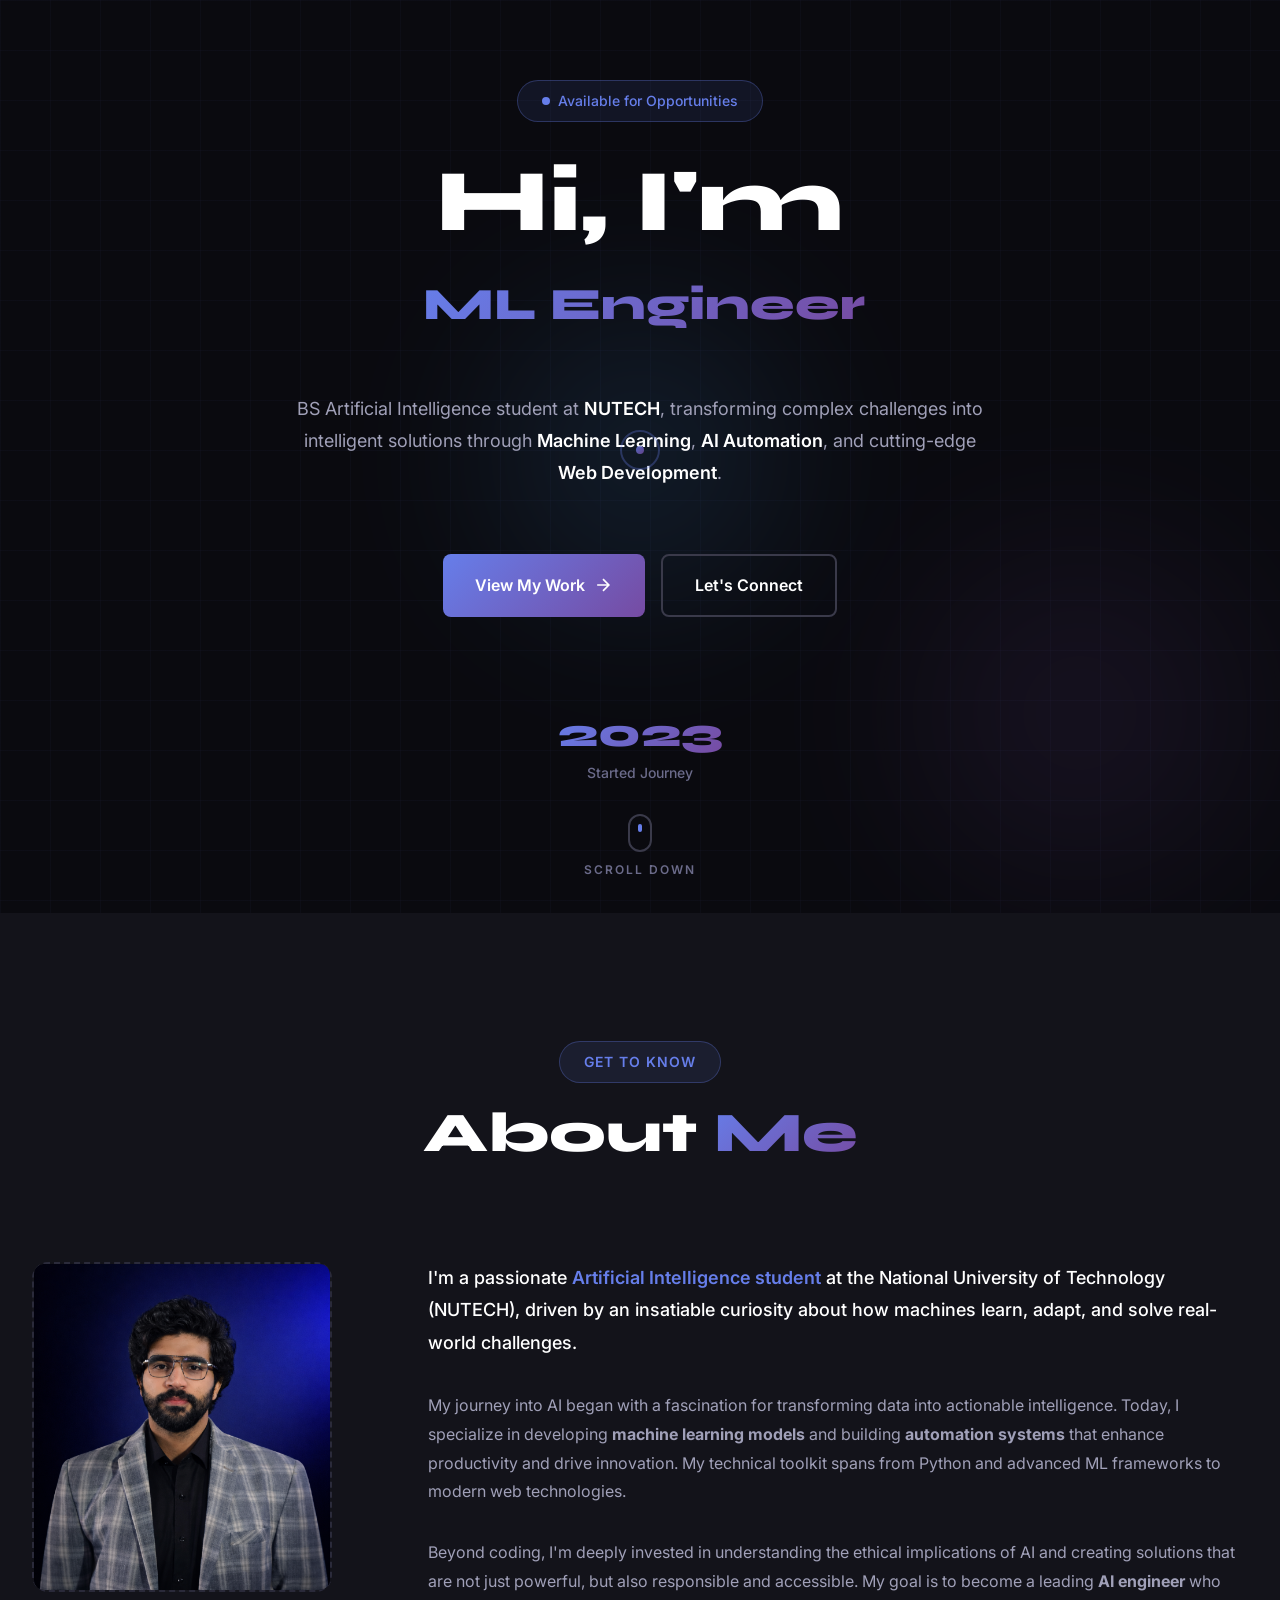
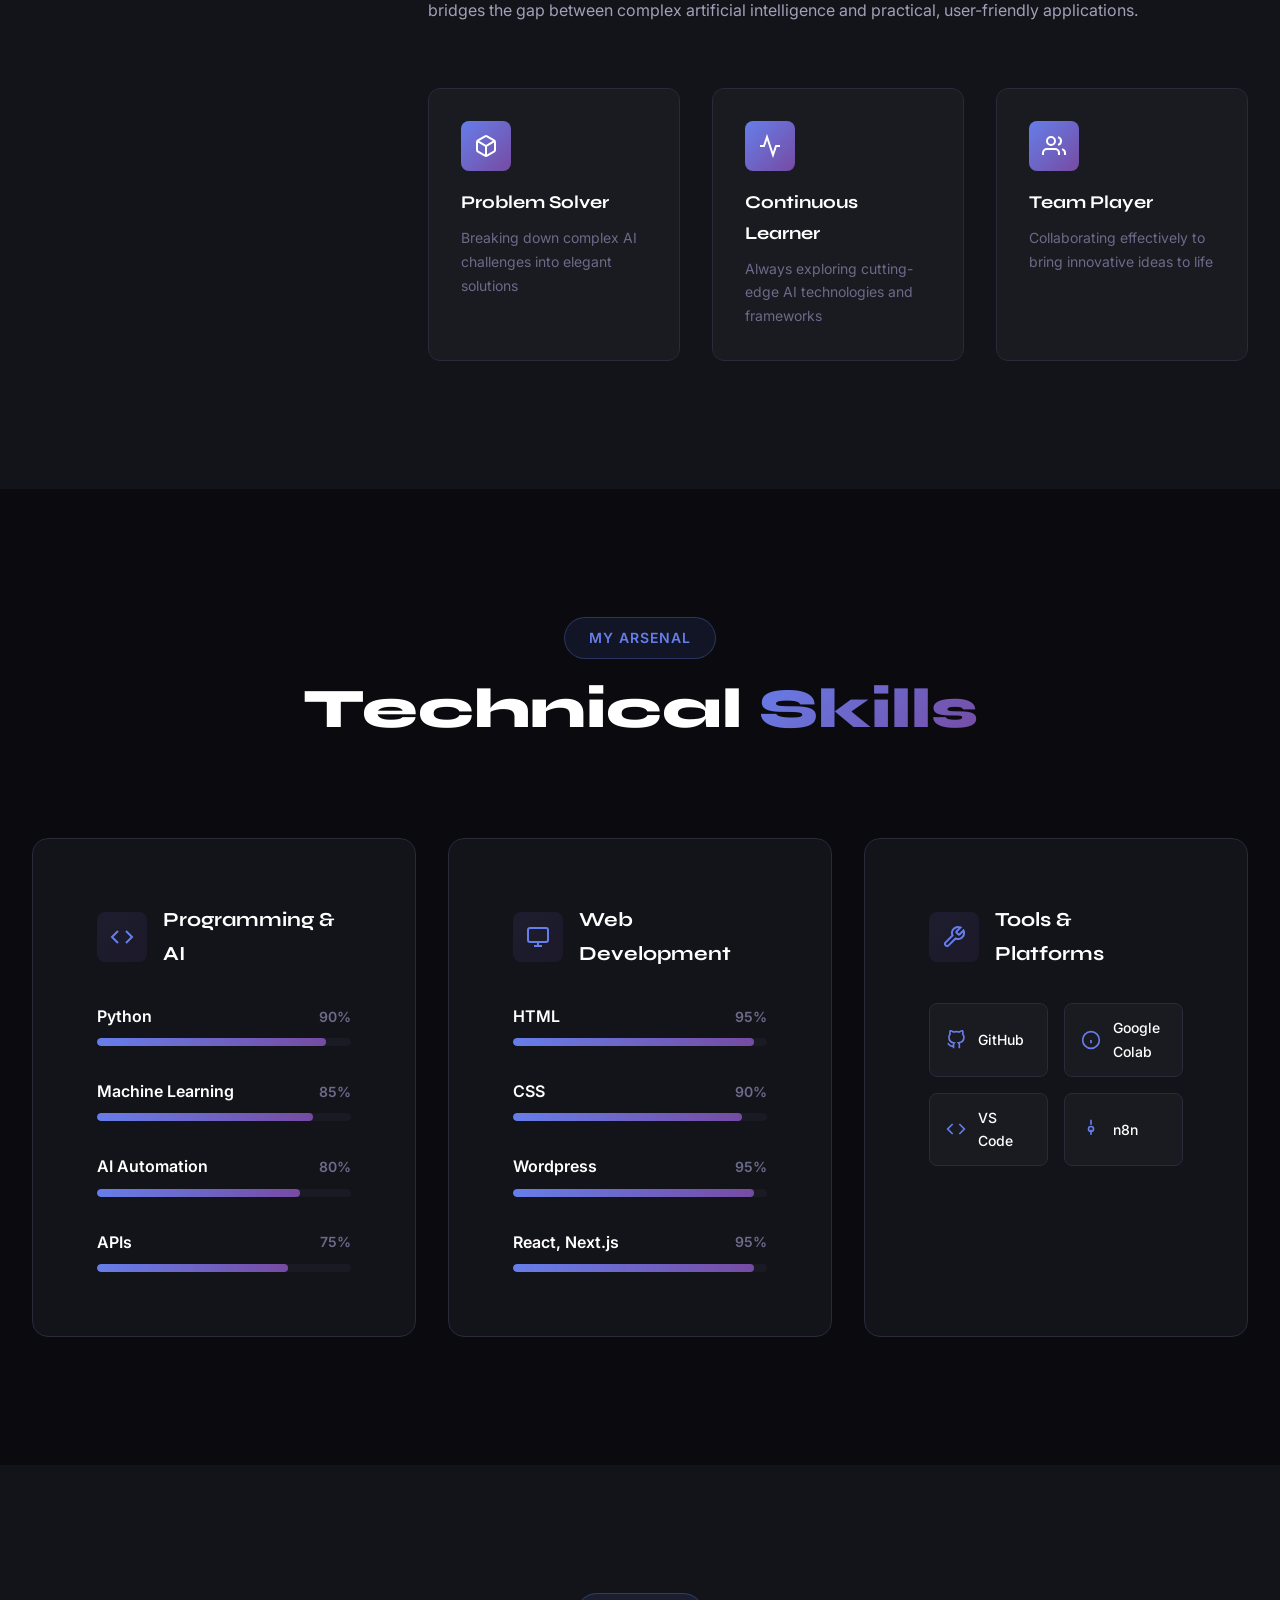
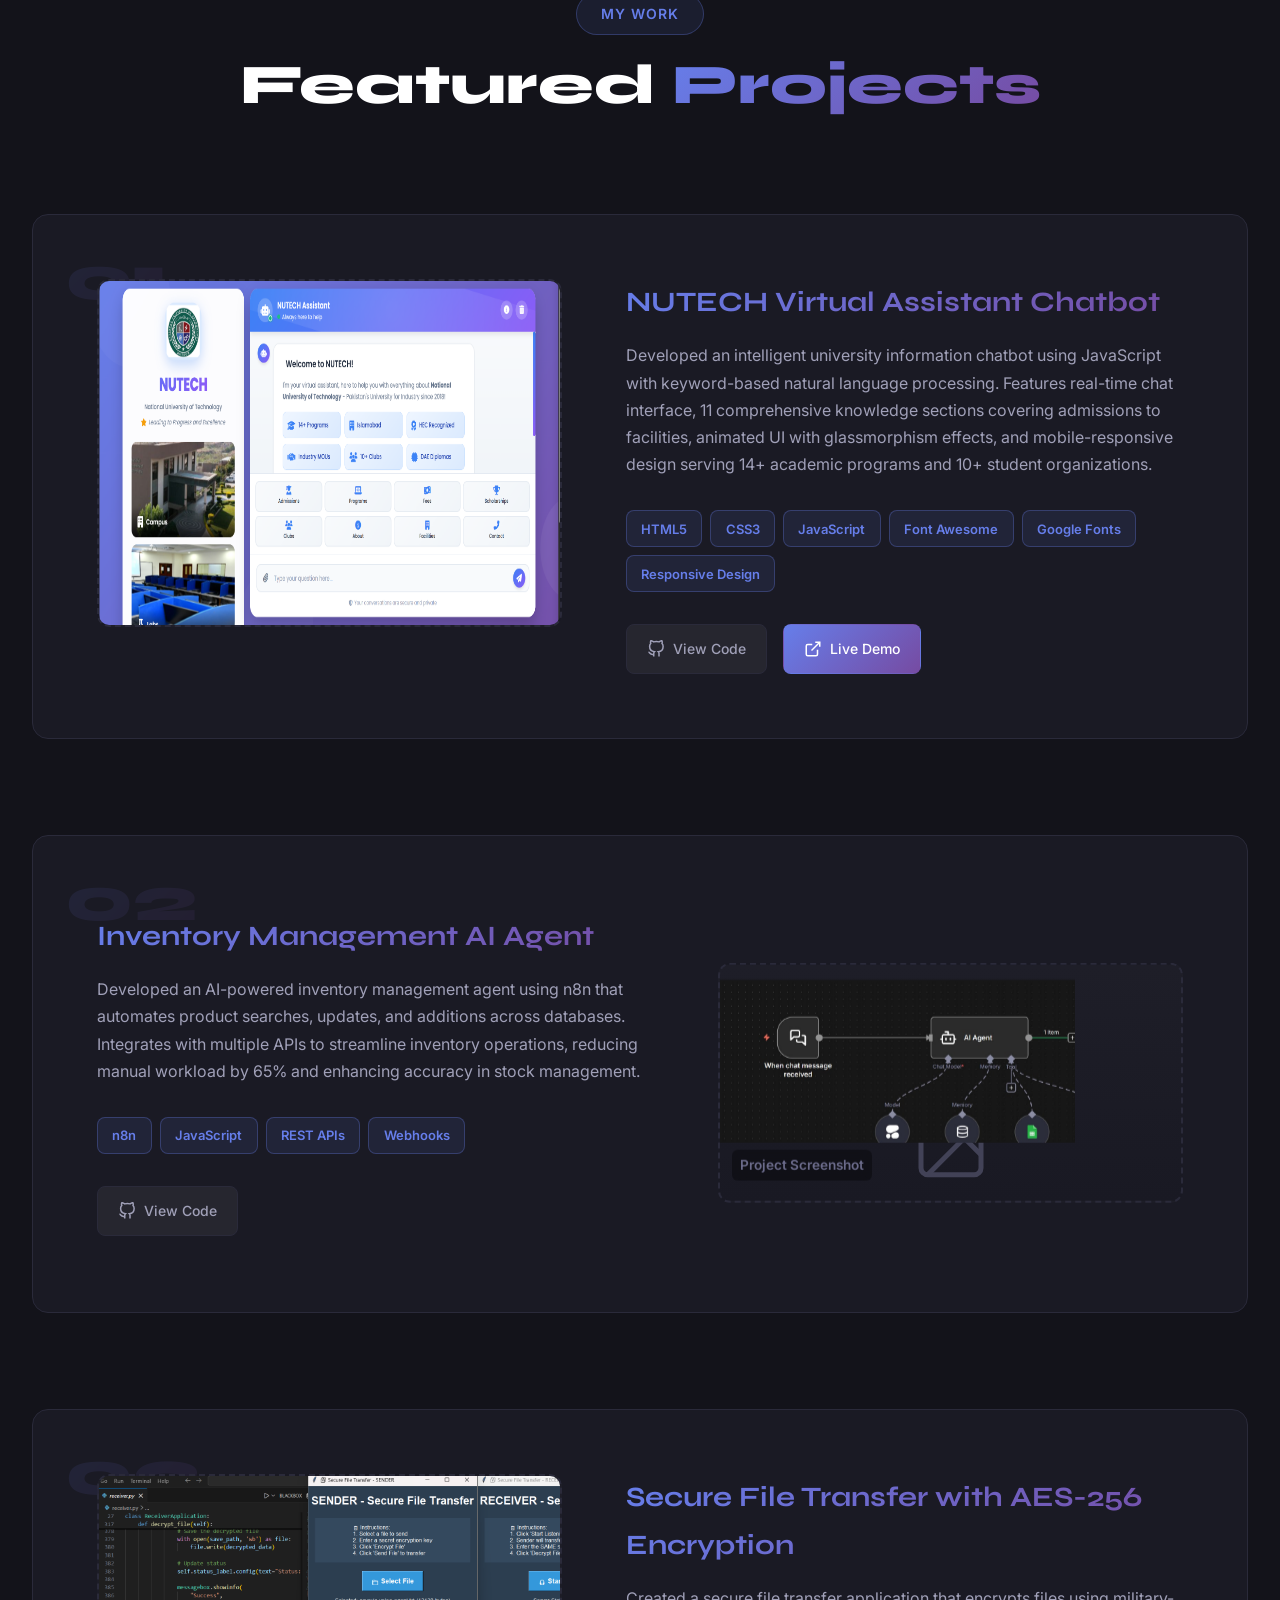
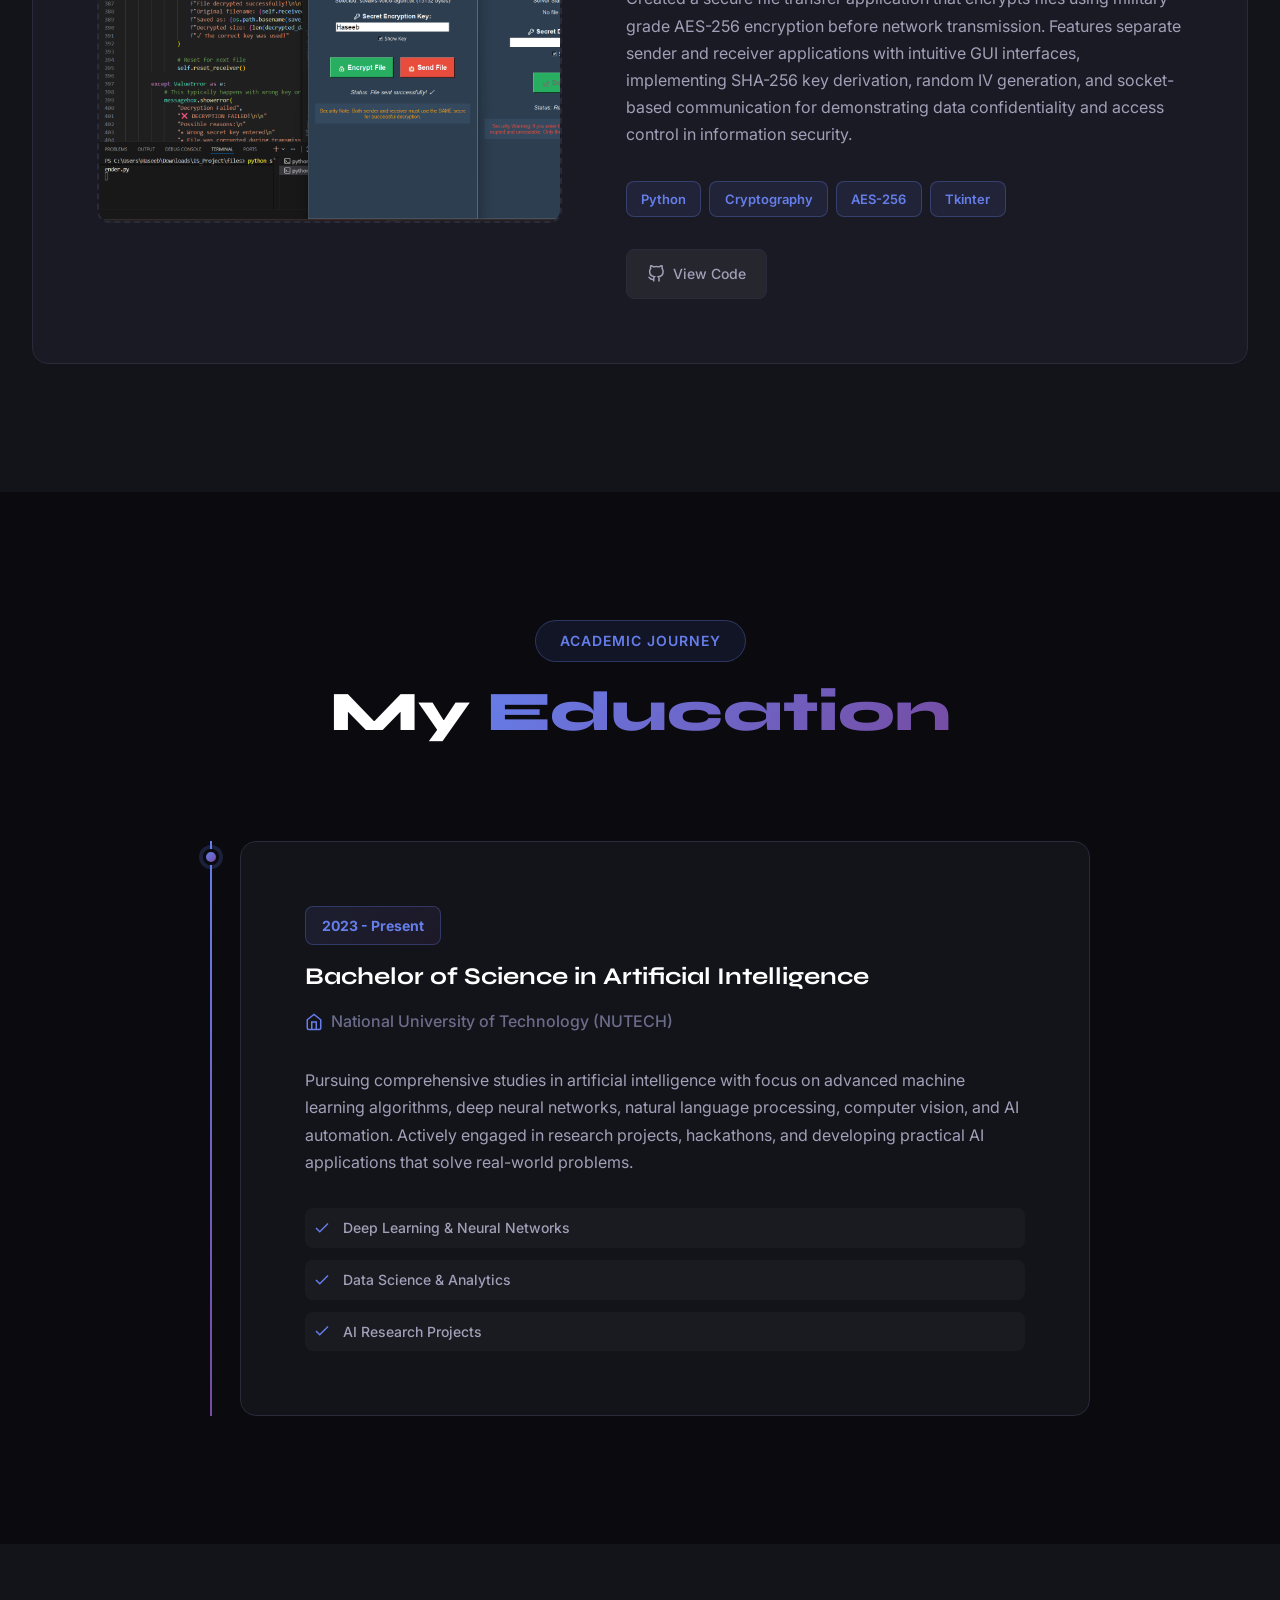
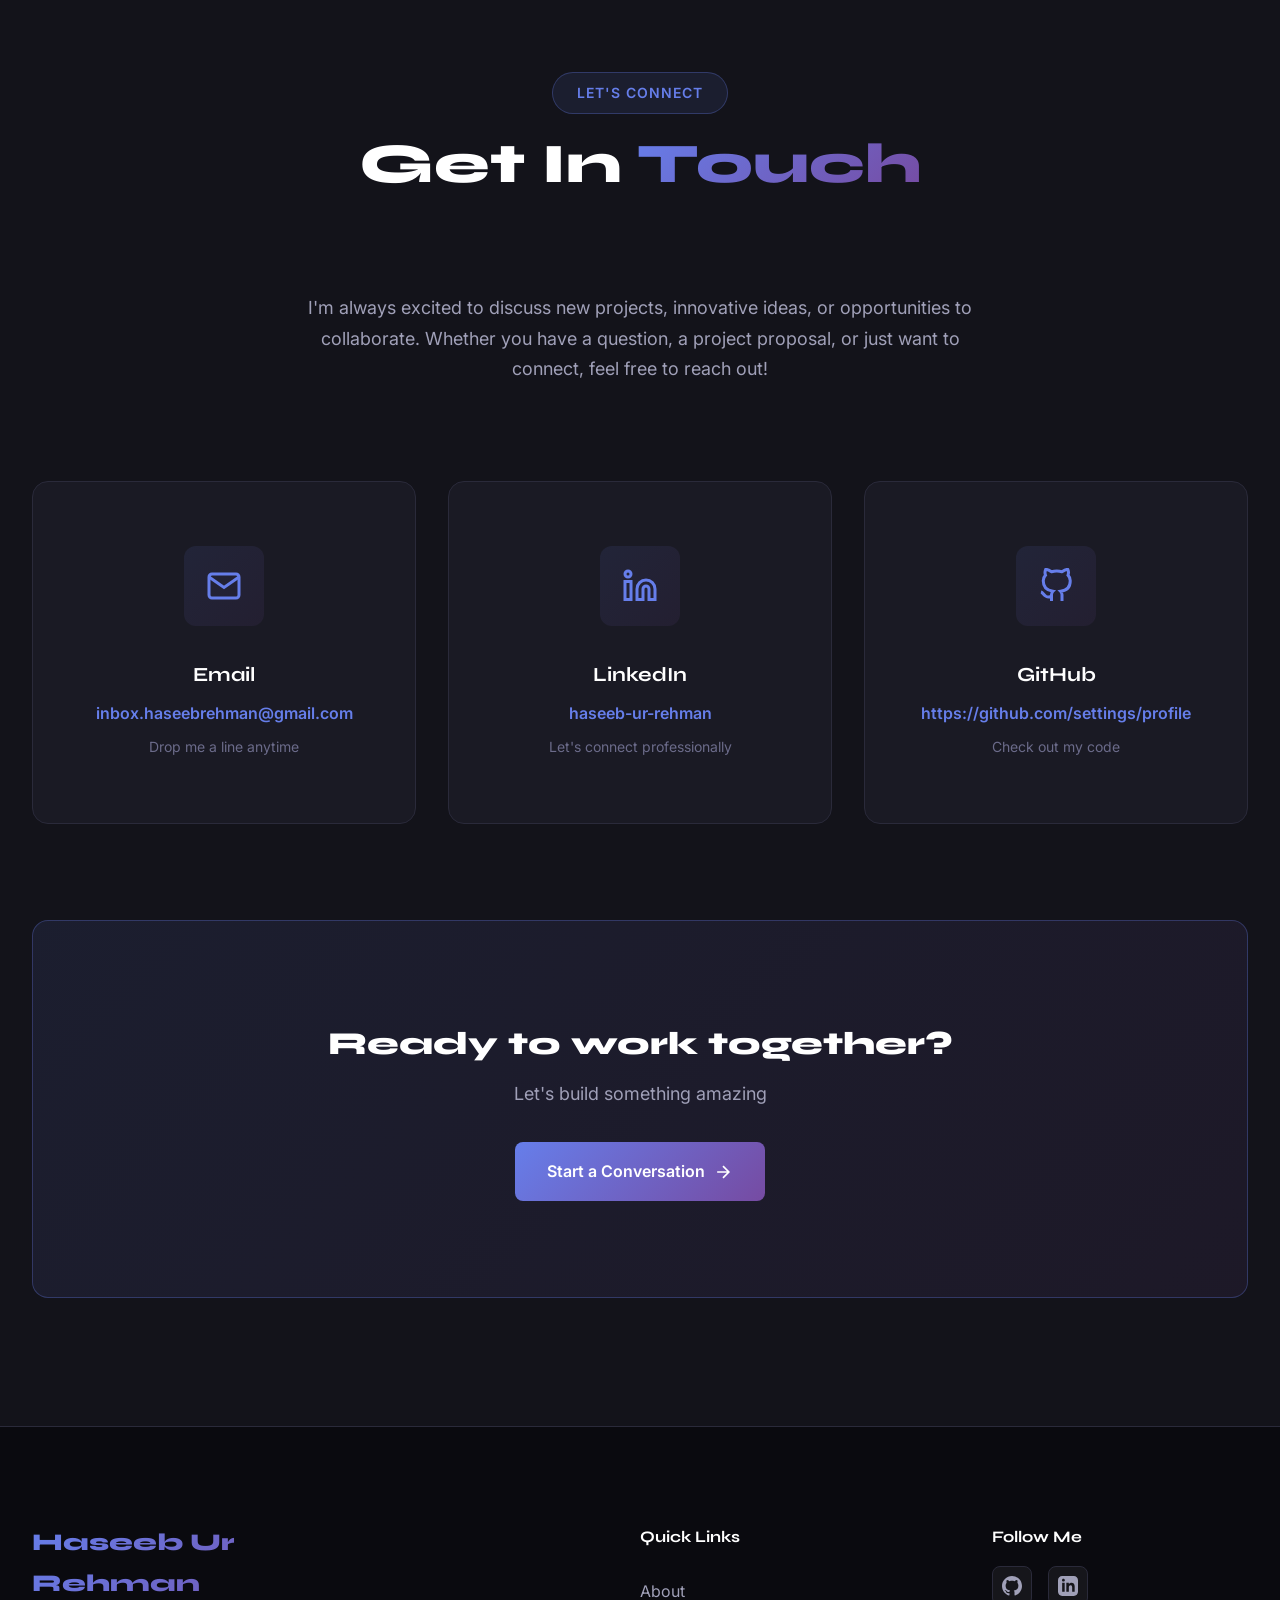
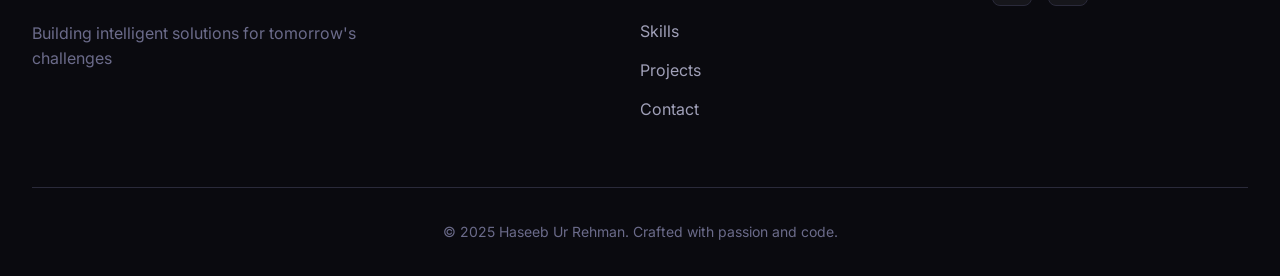
==== index.html @ 59361354 "Initial commit" ====
<!DOCTYPE html>
<html lang="en">
<head>
    <meta charset="UTF-8">
    <meta name="viewport" content="width=device-width, initial-scale=1.0">
    <meta name="description" content="Haseeb Ur Rehman - AI Engineer & Developer specializing in Machine Learning and Automation">
    <title>Haseeb Ur Rehman | AI Developer</title>
    <link rel="stylesheet" href="style.css">
    <link rel="preconnect" href="https://fonts.googleapis.com">
    <link rel="preconnect" href="https://fonts.gstatic.com" crossorigin>
    <link href="https://fonts.googleapis.com/css2?family=Syne:wght@400;600;700;800&family=Inter:wght@300;400;500;600;700&family=Dancing+Script:wght@400;700&display=swap" rel="stylesheet">
</head>
<body>
    <!-- Cursor Follower -->
    <div class="cursor-dot" data-cursor-dot></div>
    <div class="cursor-outline" data-cursor-outline></div>

    <!-- Navigation -->
    <nav class="navbar" id="navbar">
        <div class="nav-container">
            <a href="#home" class="nav-logo">
                <span class="logo-name">HASEEB UR REHMAN</span>
            </a>
            <button class="nav-toggle" id="navToggle" aria-label="Toggle navigation">
                <span></span>
                <span></span>
                <span></span>
            </button>
            <ul class="nav-menu" id="navMenu">
                <li><a href="#home" class="nav-link" data-text="Home">Home</a></li>
                <li><a href="#about" class="nav-link" data-text="About">About</a></li>
                <li><a href="#skills" class="nav-link" data-text="Skills">Skills</a></li>
                <li><a href="#projects" class="nav-link" data-text="Projects">Projects</a></li>
                <li><a href="#education" class="nav-link" data-text="Education">Education</a></li>
                <li><a href="#contact" class="nav-link nav-link-cta" data-text="Contact">Contact</a></li>
            </ul>
        </div>
    </nav>

    <!-- Hero Section -->
    <section id="home" class="hero">
        <div class="hero-bg">
            <div class="grid-overlay"></div>
            <div class="gradient-orb orb-1"></div>
            <div class="gradient-orb orb-2"></div>
            <div class="gradient-orb orb-3"></div>
        </div>
        
        <div class="container hero-content">
            <div class="hero-badge">
                <span class="badge-dot"></span>
                Available for Opportunities
            </div>
            
            <h1 class="hero-title">
                <span class="title-line">
                    <span class="word">Hi,</span>
                    <span class="word">I'm</span>
                </span>
                <div class="title-line title-line-name">
                            <span class="rotating-wrap" aria-hidden="false">
                                <span id="rotating-subtitle" class="word gradient-text rotating-subtitle">ML Engineer</span>
                            </span>
                </div>
            </h1>
            

            
            <p class="hero-description">
                BS Artificial Intelligence student at <strong>NUTECH</strong>, transforming complex 
                challenges into intelligent solutions through <strong>Machine Learning</strong>, 
                <strong>AI Automation</strong>, and cutting-edge <strong>Web Development</strong>.
            </p>
            
            <div class="hero-cta">
                <a href="#projects" class="btn btn-primary">
                    <span>View My Work</span>
                    <svg class="btn-arrow" viewBox="0 0 24 24" fill="none" stroke="currentColor" stroke-width="2">
                        <path d="M5 12h14M12 5l7 7-7 7"/>
                    </svg>
                </a>
                <a href="#contact" class="btn btn-secondary">
                    <span>Let's Connect</span>
                </a>
            </div>
            
            <div class="hero-stats">
                <div class="stat-item">
                    <div class="stat-number" data-target="2023">2023</div>
                    <div class="stat-label">Started Journey</div>
                </div>
            </div>
        </div>
        
        <div class="scroll-indicator">
            <div class="mouse">
                <div class="wheel"></div>
            </div>
            <span>Scroll Down</span>
        </div>
    </section>

    <!-- About Section -->
    <section id="about" class="about">
        <div class="container">
            <div class="section-header">
                <span class="section-tag">Get To Know</span>
                <h2 class="section-title">
                    About <span class="gradient-text">Me</span>
                </h2>
            </div>
            
            <div class="about-grid">
                <div class="about-image-container">
                    <div class="about-image">
                        <div class="image-placeholder">
                            <svg viewBox="0 0 24 24" fill="none" stroke="currentColor" stroke-width="1.5">
                                <path d="M20 21v-2a4 4 0 0 0-4-4H8a4 4 0 0 0-4 4v2"/>
                                <circle cx="12" cy="7" r="4"/>
                            </svg>
                            <p>Your Photo Here</p>
                            <img src="assets/images/profile.png" alt="Profile photo" class="profile-photo" loading="lazy">
                        </div>
                    </div>
                    
                </div>
                
                <div class="about-content">
                    <div class="about-text">
                        <p class="about-lead">
                            I'm a passionate <span class="highlight">Artificial Intelligence student</span> at the 
                            National University of Technology (NUTECH), driven by an insatiable curiosity about 
                            how machines learn, adapt, and solve real-world challenges.
                        </p>
                        <p>
                            My journey into AI began with a fascination for transforming data into actionable intelligence. 
                            Today, I specialize in developing <strong>machine learning models</strong> and building 
                            <strong>automation systems</strong> that enhance productivity and drive innovation. 
                            My technical toolkit spans from Python and advanced ML frameworks to modern web technologies.
                        </p>
                        <p>
                            Beyond coding, I'm deeply invested in understanding the ethical implications of AI 
                            and creating solutions that are not just powerful, but also responsible and accessible. 
                            My goal is to become a leading <strong>AI engineer</strong> who bridges the gap between 
                            complex artificial intelligence and practical, user-friendly applications.
                        </p>
                    </div>
                    
                    <div class="about-highlights">
                        <div class="highlight-box">
                            <div class="highlight-icon">
                                <svg viewBox="0 0 24 24" fill="none" stroke="currentColor" stroke-width="2">
                                    <path d="M21 16V8a2 2 0 0 0-1-1.73l-7-4a2 2 0 0 0-2 0l-7 4A2 2 0 0 0 3 8v8a2 2 0 0 0 1 1.73l7 4a2 2 0 0 0 2 0l7-4A2 2 0 0 0 21 16z"/>
                                    <polyline points="3.27 6.96 12 12.01 20.73 6.96"/>
                                    <line x1="12" y1="22.08" x2="12" y2="12"/>
                                </svg>
                            </div>
                            <h3>Problem Solver</h3>
                            <p>Breaking down complex AI challenges into elegant solutions</p>
                        </div>
                        
                        <div class="highlight-box">
                            <div class="highlight-icon">
                                <svg viewBox="0 0 24 24" fill="none" stroke="currentColor" stroke-width="2">
                                    <polyline points="22 12 18 12 15 21 9 3 6 12 2 12"/>
                                </svg>
                            </div>
                            <h3>Continuous Learner</h3>
                            <p>Always exploring cutting-edge AI technologies and frameworks</p>
                        </div>
                        
                        <div class="highlight-box">
                            <div class="highlight-icon">
                                <svg viewBox="0 0 24 24" fill="none" stroke="currentColor" stroke-width="2">
                                    <path d="M17 21v-2a4 4 0 0 0-4-4H5a4 4 0 0 0-4 4v2"/>
                                    <circle cx="9" cy="7" r="4"/>
                                    <path d="M23 21v-2a4 4 0 0 0-3-3.87"/>
                                    <path d="M16 3.13a4 4 0 0 1 0 7.75"/>
                                </svg>
                            </div>
                            <h3>Team Player</h3>
                            <p>Collaborating effectively to bring innovative ideas to life</p>
                        </div>
                    </div>
                </div>
            </div>
        </div>
    </section>

    <!-- Skills Section -->
    <section id="skills" class="skills">
        <div class="container">
            <div class="section-header">
                <span class="section-tag">My Arsenal</span>
                <h2 class="section-title">
                    Technical <span class="gradient-text">Skills</span>
                </h2>
            </div>
            
            <div class="skills-container">
                <!-- Programming & AI -->
                <div class="skill-card">
                    <div class="skill-card-header">
                        <div class="skill-icon">
                            <svg viewBox="0 0 24 24" fill="none" stroke="currentColor" stroke-width="2">
                                <polyline points="16 18 22 12 16 6"></polyline>
                                <polyline points="8 6 2 12 8 18"></polyline>
                            </svg>
                        </div>
                        <h3>Programming & AI</h3>
                    </div>
                    <div class="skill-items">
                        <div class="skill-item">
                            <div class="skill-info">
                                <span class="skill-name">Python</span>
                                <span class="skill-percent">90%</span>
                            </div>
                            <div class="skill-bar">
                                <div class="skill-progress" data-progress="90"></div>
                            </div>
                        </div>
                        <div class="skill-item">
                            <div class="skill-info">
                                <span class="skill-name">Machine Learning</span>
                                <span class="skill-percent">85%</span>
                            </div>
                            <div class="skill-bar">
                                <div class="skill-progress" data-progress="85"></div>
                            </div>
                        </div>
                        <div class="skill-item">
                            <div class="skill-info">
                                <span class="skill-name">AI Automation</span>
                                <span class="skill-percent">80%</span>
                            </div>
                            <div class="skill-bar">
                                <div class="skill-progress" data-progress="80"></div>
                            </div>
                        </div>
                        <div class="skill-item">
                            <div class="skill-info">
                                <span class="skill-name">APIs</span>
                                <span class="skill-percent">75%</span>
                            </div>
                            <div class="skill-bar">
                                <div class="skill-progress" data-progress="75"></div>
                            </div>
                        </div>
                    </div>
                </div>

                <!-- Web Development -->
                <div class="skill-card">
                    <div class="skill-card-header">
                        <div class="skill-icon">
                            <svg viewBox="0 0 24 24" fill="none" stroke="currentColor" stroke-width="2">
                                <rect x="2" y="3" width="20" height="14" rx="2" ry="2"/>
                                <line x1="8" y1="21" x2="16" y2="21"/>
                                <line x1="12" y1="17" x2="12" y2="21"/>
                            </svg>
                        </div>
                        <h3>Web Development</h3>
                    </div>
                    <div class="skill-items">
                        <div class="skill-item">
                            <div class="skill-info">
                                <span class="skill-name">HTML</span>
                                <span class="skill-percent">95%</span>
                            </div>
                            <div class="skill-bar">
                                <div class="skill-progress" data-progress="95"></div>
                            </div>
                        </div>

                        <div class="skill-item">
                            <div class="skill-info">
                                <span class="skill-name">CSS</span>
                                <span class="skill-percent">90%</span>
                            </div>
                            <div class="skill-bar">
                                <div class="skill-progress" data-progress="90"></div>
                            </div>
                        </div>

                        <div class="skill-item">
                            <div class="skill-info">
                                <span class="skill-name">Wordpress</span>
                                <span class="skill-percent">95%</span>
                            </div>
                            <div class="skill-bar">
                                <div class="skill-progress" data-progress="95"></div>
                            </div>
                        </div>

                        <div class="skill-item">
                            <div class="skill-info">
                                <span class="skill-name">React, Next.js</span>
                                <span class="skill-percent">95%</span>
                            </div>
                            <div class="skill-bar">
                                <div class="skill-progress" data-progress="95"></div>
                            </div>
                        </div>
                    </div>
                </div>

                <!-- Tools & Platforms -->
                <div class="skill-card">
                    <div class="skill-card-header">
                        <div class="skill-icon">
                            <svg viewBox="0 0 24 24" fill="none" stroke="currentColor" stroke-width="2">
                                <path d="M14.7 6.3a1 1 0 0 0 0 1.4l1.6 1.6a1 1 0 0 0 1.4 0l3.77-3.77a6 6 0 0 1-7.94 7.94l-6.91 6.91a2.12 2.12 0 0 1-3-3l6.91-6.91a6 6 0 0 1 7.94-7.94l-3.76 3.76z"/>
                            </svg>
                        </div>
                        <h3>Tools & Platforms</h3>
                    </div>
                    <div class="tools-grid">
                        <div class="tool-item">
                            <svg viewBox="0 0 24 24" fill="none" stroke="currentColor" stroke-width="2">
                                <path d="M9 19c-5 1.5-5-2.5-7-3m14 6v-3.87a3.37 3.37 0 0 0-.94-2.61c3.14-.35 6.44-1.54 6.44-7A5.44 5.44 0 0 0 20 4.77 5.07 5.07 0 0 0 19.91 1S18.73.65 16 2.48a13.38 13.38 0 0 0-7 0C6.27.65 5.09 1 5.09 1A5.07 5.07 0 0 0 5 4.77a5.44 5.44 0 0 0-1.5 3.78c0 5.42 3.3 6.61 6.44 7A3.37 3.37 0 0 0 9 18.13V22"/>
                            </svg>
                            <span>GitHub</span>
                        </div>
                        <div class="tool-item">
                            <svg viewBox="0 0 24 24" fill="none" stroke="currentColor" stroke-width="2">
                                <circle cx="12" cy="12" r="10"/>
                                <path d="M12 16v-4M12 8h.01"/>
                            </svg>
                            <span>Google Colab</span>
                        </div>
                        <div class="tool-item">
                            <svg viewBox="0 0 24 24" fill="none" stroke="currentColor" stroke-width="2">
                                <polyline points="16 18 22 12 16 6"/>
                                <polyline points="8 6 2 12 8 18"/>
                            </svg>
                            <span>VS Code</span>
                        </div>
                        <div class="tool-item">
                            <svg viewBox="0 0 24 24" fill="none" stroke="currentColor" stroke-width="2">
                                <circle cx="12" cy="12" r="3"/>
                                <path d="M12 1v6m0 6v6"/>
                            </svg>
                            <span>n8n</span>
                        </div>
                    </div>
                </div>
            </div>
        </div>
    </section>

    <!-- Projects Section -->
    <section id="projects" class="projects">
        <div class="container">
            <div class="section-header">
                <span class="section-tag">My Work</span>
                <h2 class="section-title">
                    Featured <span class="gradient-text">Projects</span>
                </h2>
            </div>
            
            <div class="projects-grid">
                <!-- Project 1 -->
                <div class="project-card">
                    <div class="project-number">01</div>
                        <div class="project-image">
                            <div class="image-placeholder">
                                <img src="frontened.png" alt="AI-Powered Chatbot screenshot" class="project-screenshot" loading="lazy" style="object-fit: fill;">
                            </div>
                        </div>
                    <div class="project-content">
                        <h3 class="project-title">NUTECH Virtual Assistant Chatbot</h3>
                        <p class="project-description">
                            Developed an intelligent university information chatbot using JavaScript with keyword-based natural language processing. Features real-time chat interface, 11 comprehensive knowledge sections covering admissions to facilities, animated UI with glassmorphism effects, and mobile-responsive design serving 14+ academic programs and 10+ student organizations.
                        </p>
                        <div class="project-tech-stack">
                            <span class="tech-badge">HTML5</span>
                            <span class="tech-badge">CSS3 </span>
                            <span class="tech-badge">JavaScript</span>
                            <span class="tech-badge">Font Awesome</span>
                            <span class="tech-badge">Google Fonts</span>
                            <span class="tech-badge">Responsive Design</span>
                        </div>
                        <div class="project-links">
                            <a href="https://github.com/haseebR77/Nutech-Chatbot/tree/main/university-chatbot" target="_blank" class="project-link">
                                <svg viewBox="0 0 24 24" fill="none" stroke="currentColor" stroke-width="2">
                                    <path d="M9 19c-5 1.5-5-2.5-7-3m14 6v-3.87a3.37 3.37 0 0 0-.94-2.61c3.14-.35 6.44-1.54 6.44-7A5.44 5.44 0 0 0 20 4.77 5.07 5.07 0 0 0 19.91 1S18.73.65 16 2.48a13.38 13.38 0 0 0-7 0C6.27.65 5.09 1 5.09 1A5.07 5.07 0 0 0 5 4.77a5.44 5.44 0 0 0-1.5 3.78c0 5.42 3.3 6.61 6.44 7A3.37 3.37 0 0 0 9 18.13V22"/>
                                </svg>
                                View Code
                            </a>
                            <a href="https://nutech-chatbot-rpxa-git-main-haseebs-projects-7f93105f.vercel.app/" target="_blank" class="project-link project-link-primary">
                                <svg viewBox="0 0 24 24" fill="none" stroke="currentColor" stroke-width="2">
                                    <path d="M18 13v6a2 2 0 0 1-2 2H5a2 2 0 0 1-2-2V8a2 2 0 0 1 2-2h6"/>
                                    <polyline points="15 3 21 3 21 9"/>
                                    <line x1="10" y1="14" x2="21" y2="3"/>
                                </svg>
                                Live Demo
                            </a>
                        </div>
                    </div>
                </div>

                <!-- Project 2 -->
                <div class="project-card">
                    <div class="project-number">02</div>
                    <div class="project-image">
                        <div class="image-placeholder">
                            <svg viewBox="0 0 24 24" fill="none" stroke="currentColor" stroke-width="1.5">
                                <rect x="3" y="3" width="18" height="18" rx="2" ry="2"/>
                                <circle cx="8.5" cy="8.5" r="1.5"/>
                                <polyline points="21 15 16 10 5 21"/>
                            </svg>
                            <p>Project Screenshot</p>
                            <img src="assets/images/workflow.jpg" alt="Inventory Management AI Agent" class="project-screenshot" loading="lazy">
                        </div>
                    </div>
                    <div class="project-content">
                        <h3 class="project-title">Inventory Management AI Agent</h3>
                        <p class="project-description">
                            Developed an AI-powered inventory management agent using n8n that automates product searches, updates, and additions across databases. Integrates with multiple APIs to streamline inventory operations, reducing manual workload by 65% and enhancing accuracy in stock management.
                        </p>
                        <div class="project-tech-stack">
                            <span class="tech-badge">n8n</span>
                            <span class="tech-badge">JavaScript</span>
                            <span class="tech-badge">REST APIs</span>
                            <span class="tech-badge">Webhooks</span>
                        </div>
                        <div class="project-links">
                            <a href="https://github.com/haseebR77/Automation-project" target="_blank" class="project-link">
                                <svg viewBox="0 0 24 24" fill="none" stroke="currentColor" stroke-width="2">
                                    <path d="M9 19c-5 1.5-5-2.5-7-3m14 6v-3.87a3.37 3.37 0 0 0-.94-2.61c3.14-.35 6.44-1.54 6.44-7A5.44 5.44 0 0 0 20 4.77 5.07 5.07 0 0 0 19.91 1S18.73.65 16 2.48a13.38 13.38 0 0 0-7 0C6.27.65 5.09 1 5.09 1A5.07 5.07 0 0 0 5 4.77a5.44 5.44 0 0 0-1.5 3.78c0 5.42 3.3 6.61 6.44 7A3.37 3.37 0 0 0 9 18.13V22"/>
                                </svg>
                                View Code
                            </a>
                            
                                
                            </a>
                        </div>
                    </div>
                </div>

                <!-- Project 3 -->
                <div class="project-card">
                    <div class="project-number">03</div>
                    <div class="project-image">
                        <div class="image-placeholder">
                            <img src="SS.png" alt="Secure File Transfer with AES-256 Encryption screenshot" class="project-screenshot" loading="lazy">
                        </div>
                    </div>
                    <div class="project-content">
                        <h3 class="project-title">Secure File Transfer with AES-256 Encryption</h3>
                        <p class="project-description">
                           Created a secure file transfer application that encrypts files using military-grade AES-256 encryption before network transmission. Features separate sender and receiver applications with intuitive GUI interfaces, implementing SHA-256 key derivation, random IV generation, and socket-based communication for demonstrating data confidentiality and access control in information security.
                        </p>
                        <div class="project-tech-stack">
                            <span class="tech-badge">Python</span>
                            <span class="tech-badge">Cryptography</span>
                            <span class="tech-badge">AES-256</span>
                            <span class="tech-badge">Tkinter</span>
                        </div>
                        <div class="project-links">
                            <a href="https://github.com/haseebR77/Secure-File-Transfer-Application-Using-Encryption" target="_blank" class="project-link">
                                <svg viewBox="0 0 24 24" fill="none" stroke="currentColor" stroke-width="2">
                                    <path d="M9 19c-5 1.5-5-2.5-7-3m14 6v-3.87a3.37 3.37 0 0 0-.94-2.61c3.14-.35 6.44-1.54 6.44-7A5.44 5.44 0 0 0 20 4.77 5.07 5.07 0 0 0 19.91 1S18.73.65 16 2.48a13.38 13.38 0 0 0-7 0C6.27.65 5.09 1 5.09 1A5.07 5.07 0 0 0 5 4.77a5.44 5.44 0 0 0-1.5 3.78c0 5.42 3.3 6.61 6.44 7A3.37 3.37 0 0 0 9 18.13V22"/>
                                </svg>
                                View Code
                            </a>
                        </div>
                    </div>
                </div>
            </div>
        </div>
    </section>

    <!-- Education Section -->
    <section id="education" class="education">
        <div class="container">
            <div class="section-header">
                <span class="section-tag">Academic Journey</span>
                <h2 class="section-title">
                    My <span class="gradient-text">Education</span>
                </h2>
            </div>
            
            <div class="education-timeline">
                <div class="timeline-line"></div>
                
                <div class="education-item">
                    <div class="education-dot"></div>
                    <div class="education-card">
                        <div class="education-year">2023 - Present</div>
                        <h3 class="education-degree">Bachelor of Science in Artificial Intelligence</h3>
                        <div class="education-institution">
                            <svg viewBox="0 0 24 24" fill="none" stroke="currentColor" stroke-width="2">
                                <path d="M3 9l9-7 9 7v11a2 2 0 0 1-2 2H5a2 2 0 0 1-2-2z"/>
                                <polyline points="9 22 9 12 15 12 15 22"/>
                            </svg>
                            <span>National University of Technology (NUTECH)</span>
                        </div>
                        <p class="education-description">
                            Pursuing comprehensive studies in artificial intelligence with focus on advanced machine 
                            learning algorithms, deep neural networks, natural language processing, computer vision, 
                            and AI automation. Actively engaged in research projects, hackathons, and developing 
                            practical AI applications that solve real-world problems.
                        </p>
                        <div class="education-highlights">
                            <div class="highlight-item">
                                <svg viewBox="0 0 24 24" fill="none" stroke="currentColor" stroke-width="2">
                                    <polyline points="20 6 9 17 4 12"/>
                                </svg>
                                <span>Deep Learning & Neural Networks</span>
                            </div>
                            <div class="highlight-item">
                                <svg viewBox="0 0 24 24" fill="none" stroke="currentColor" stroke-width="2">
                                    <polyline points="20 6 9 17 4 12"/>
                                </svg>
                                <span>Data Science & Analytics</span>
                            </div>
                            <div class="highlight-item">
                                <svg viewBox="0 0 24 24" fill="none" stroke="currentColor" stroke-width="2">
                                    <polyline points="20 6 9 17 4 12"/>
                                </svg>
                                <span>AI Research Projects</span>
                            </div>
                        </div>
                    </div>
                </div>

                
                            </div>
                        </div>
                    </div>
                </div>
            </div>
        </div>
    </section>

    <!-- Contact Section -->
    <section id="contact" class="contact">
        <div class="container">
            <div class="section-header">
                <span class="section-tag">Let's Connect</span>
                <h2 class="section-title">
                    Get In <span class="gradient-text">Touch</span>
                </h2>
            </div>
            
            <p class="contact-intro">
                I'm always excited to discuss new projects, innovative ideas, or opportunities to collaborate. 
                Whether you have a question, a project proposal, or just want to connect, feel free to reach out!
            </p>
            
            <div class="contact-grid">
                <div class="contact-card">
                    <div class="contact-icon">
                        <svg viewBox="0 0 24 24" fill="none" stroke="currentColor" stroke-width="2">
                            <path d="M4 4h16c1.1 0 2 .9 2 2v12c0 1.1-.9 2-2 2H4c-1.1 0-2-.9-2-2V6c0-1.1.9-2 2-2z"/>
                            <polyline points="22,6 12,13 2,6"/>
                        </svg>
                    </div>
                    <div class="contact-info">
                        <h3>Email</h3>
                            <a href="https://mail.google.com/mail/?view=cm&fs=1&to=inbox.haseebrehman@gmail.com" target="_blank">
                            inbox.haseebrehman@gmail.com
                            </a>                
                        <p>Drop me a line anytime</p>
                    </div>
                </div>

                <div class="contact-card">
                    <div class="contact-icon">
                        <svg viewBox="0 0 24 24" fill="none" stroke="currentColor" stroke-width="2">
                            <path d="M16 8a6 6 0 0 1 6 6v7h-4v-7a2 2 0 0 0-2-2 2 2 0 0 0-2 2v7h-4v-7a6 6 0 0 1 6-6z"/>
                            <rect x="2" y="9" width="4" height="12"/>
                            <circle cx="4" cy="4" r="2"/>
                        </svg>
                    </div>
                    <div class="contact-info">
                        <h3>LinkedIn</h3>
                        <a href="https://www.linkedin.com/in/haseeb-ur-rehman-b36898311" target="_blank">haseeb-ur-rehman</a>
                        <p>Let's connect professionally</p>
                    </div>
                </div>

                <div class="contact-card">
                    <div class="contact-icon">
                        <svg viewBox="0 0 24 24" fill="none" stroke="currentColor" stroke-width="2">
                            <path d="M9 19c-5 1.5-5-2.5-7-3m14 6v-3.87a3.37 3.37 0 0 0-.94-2.61c3.14-.35 6.44-1.54 6.44-7A5.44 5.44 0 0 0 20 4.77 5.07 5.07 0 0 0 19.91 1S18.73.65 16 2.48a13.38 13.38 0 0 0-7 0C6.27.65 5.09 1 5.09 1A5.07 5.07 0 0 0 5 4.77a5.44 5.44 0 0 0-1.5 3.78c0 5.42 3.3 6.61 6.44 7A3.37 3.37 0 0 0 9 18.13V22"/>
                        </svg>
                    </div>
                    <div class="contact-info">
                        <h3>GitHub</h3>
                        <a href="https://github.com/settings/profile" target="_blank">https://github.com/settings/profile</a>
                        <p>Check out my code</p>
                    </div>
                </div>
            </div>

            <div class="cta-banner">
                <h3>Ready to work together?</h3>
                <p>Let's build something amazing</p>
                <a href="mailto:your.email@example.com" class="btn btn-primary">
                    <span>Start a Conversation</span>
                    <svg class="btn-arrow" viewBox="0 0 24 24" fill="none" stroke="currentColor" stroke-width="2">
                        <path d="M5 12h14M12 5l7 7-7 7"/>
                    </svg>
                </a>
            </div>
        </div>
    </section>

    <!-- Footer -->
    <footer class="footer">
        <div class="container">
            <div class="footer-content">
                <div class="footer-brand">
                    <div class="footer-logo">
                        
                        <span class="logo-name">Haseeb Ur Rehman</span>
                        
                    </div>
                    <p>Building intelligent solutions for tomorrow's challenges</p>
                </div>
                <div class="footer-links">
                    <h4>Quick Links</h4>
                    <a href="#about">About</a>
                    <a href="#skills">Skills</a>
                    <a href="#projects">Projects</a>
                    <a href="#contact">Contact</a>
                </div>
                <div class="footer-social">
                    <h4>Follow Me</h4>
                    <div class="social-icons">
                        <a href="https://github.com/yourusername" target="_blank" aria-label="GitHub">
                            <svg viewBox="0 0 24 24" fill="currentColor">
                                <path d="M12 0c-6.626 0-12 5.373-12 12 0 5.302 3.438 9.8 8.207 11.387.599.111.793-.261.793-.577v-2.234c-3.338.726-4.033-1.416-4.033-1.416-.546-1.387-1.333-1.756-1.333-1.756-1.089-.745.083-.729.083-.729 1.205.084 1.839 1.237 1.839 1.237 1.07 1.834 2.807 1.304 3.492.997.107-.775.418-1.305.762-1.604-2.665-.305-5.467-1.334-5.467-5.931 0-1.311.469-2.381 1.236-3.221-.124-.303-.535-1.524.117-3.176 0 0 1.008-.322 3.301 1.23.957-.266 1.983-.399 3.003-.404 1.02.005 2.047.138 3.006.404 2.291-1.552 3.297-1.23 3.297-1.23.653 1.653.242 2.874.118 3.176.77.84 1.235 1.911 1.235 3.221 0 4.609-2.807 5.624-5.479 5.921.43.372.823 1.102.823 2.222v3.293c0 .319.192.694.801.576 4.765-1.589 8.199-6.086 8.199-11.386 0-6.627-5.373-12-12-12z"/>
                            </svg>
                        </a>
                        <a href="https://linkedin.com/in/yourprofile" target="_blank" aria-label="LinkedIn">
                            <svg viewBox="0 0 24 24" fill="currentColor">
                                <path d="M19 0h-14c-2.761 0-5 2.239-5 5v14c0 2.761 2.239 5 5 5h14c2.762 0 5-2.239 5-5v-14c0-2.761-2.238-5-5-5zm-11 19h-3v-11h3v11zm-1.5-12.268c-.966 0-1.75-.79-1.75-1.764s.784-1.764 1.75-1.764 1.75.79 1.75 1.764-.783 1.764-1.75 1.764zm13.5 12.268h-3v-5.604c0-3.368-4-3.113-4 0v5.604h-3v-11h3v1.765c1.396-2.586 7-2.777 7 2.476v6.759z"/>
                            </svg>
                        </a>
                    </div>
                </div>
            </div>
            <div class="footer-bottom">
                <p>&copy; 2025 Haseeb Ur Rehman. Crafted with passion and code.</p>
            </div>
        </div>
    </footer>

    <script src="script.js"></script>
</body>
</html>
---- style.css ----
/* ==========================================
   PREMIUM PORTFOLIO - ENHANCED STYLING
   ========================================== */

/* CSS Variables */
:root {
    /* Colors - Modern Gradient Theme */
    --color-bg-primary: #0a0a0f;
    --color-bg-secondary: #13131a;
    --color-bg-tertiary: #1a1a24;
    
    /* Gradient Colors */
    --gradient-primary-start: #667eea;
    --gradient-primary-end: #764ba2;
    --gradient-secondary-start: #f093fb;
    --gradient-secondary-end: #f5576c;
    --gradient-accent-start: #4facfe;
    --gradient-accent-end: #00f2fe;
    
    /* Text Colors */
    --color-text-primary: #ffffff;
    --color-text-secondary: #a0a0b8;
    --color-text-tertiary: #6b6b8a;
    
    /* UI Colors */
    --color-border: #2a2a3a;
    --color-border-light: #3a3a4a;
    
    /* Typography */
    --font-display: 'Syne', sans-serif;
    --font-body: 'Inter', sans-serif;
    --font-cursive: 'Dancing Script', cursive;
    
    /* Spacing */
    --spacing-xs: 0.5rem;
    --spacing-sm: 1rem;
    --spacing-md: 2rem;
    --spacing-lg: 4rem;
    --spacing-xl: 6rem;
    --spacing-xxl: 8rem;
    
    /* Layout */
    --max-width: 1400px;
    --nav-height: 80px;
    --border-radius-sm: 8px;
    --border-radius-md: 12px;
    --border-radius-lg: 16px;
    
    /* Transitions */
    --transition-fast: 0.2s cubic-bezier(0.4, 0, 0.2, 1);
    --transition-base: 0.3s cubic-bezier(0.4, 0, 0.2, 1);
    --transition-slow: 0.5s cubic-bezier(0.4, 0, 0.2, 1);
    --transition-bounce: 0.6s cubic-bezier(0.68, -0.55, 0.265, 1.55);
    
    /* Shadows */
    --shadow-sm: 0 2px 8px rgba(0, 0, 0, 0.4);
    --shadow-md: 0 4px 16px rgba(0, 0, 0, 0.5);
    --shadow-lg: 0 8px 32px rgba(0, 0, 0, 0.6);
    --shadow-glow: 0 0 30px rgba(102, 126, 234, 0.4);
}

/* Reset & Base Styles */
*,
*::before,
*::after {
    margin: 0;
    padding: 0;
    box-sizing: border-box;
}

html {
    scroll-behavior: smooth;
    font-size: 16px;
}

body {
    font-family: var(--font-body);
    background: var(--color-bg-primary);
    color: var(--color-text-primary);
    line-height: 1.7;
    overflow-x: hidden;
    -webkit-font-smoothing: antialiased;
    -moz-osx-font-smoothing: grayscale;
}

.container {
    max-width: var(--max-width);
    margin: 0 auto;
    padding: 0 var(--spacing-md);
}

section {
    padding: var(--spacing-xxl) 0;
    position: relative;
}

/* Gradient Text Utility */
.gradient-text {
    background: linear-gradient(135deg, var(--gradient-primary-start), var(--gradient-primary-end));
    -webkit-background-clip: text;
    -webkit-text-fill-color: transparent;
    background-clip: text;
}

/* Custom Cursor */
.cursor-dot,
.cursor-outline {
    pointer-events: none;
    position: fixed;
    top: 50%;
    left: 50%;
    transform: translate(-50%, -50%);
    border-radius: 50%;
    z-index: 10000;
    transition: transform 0.15s ease-out, opacity 0.15s ease-out;
}

.cursor-dot {
    width: 8px;
    height: 8px;
    background: linear-gradient(135deg, var(--gradient-primary-start), var(--gradient-primary-end));
    opacity: 0.8;
}

.cursor-outline {
    width: 40px;
    height: 40px;
    border: 2px solid var(--gradient-primary-start);
    opacity: 0.3;
}

@media (max-width: 768px) {
    .cursor-dot,
    .cursor-outline {
        display: none;
    }
}

/* ==========================================
   NAVIGATION
   ========================================== */
.navbar {
    position: fixed;
    top: 0;
    left: 0;
    right: 0;
    height: var(--nav-height);
    background: rgba(10, 10, 15, 0.8);
    backdrop-filter: blur(20px);
    -webkit-backdrop-filter: blur(20px);
    z-index: 1000;
    border-bottom: 1px solid var(--color-border);
    transition: transform var(--transition-base), background var(--transition-base);
}

.navbar.scrolled {
    background: rgba(10, 10, 15, 0.95);
    box-shadow: var(--shadow-md);
}

.nav-container {
    max-width: var(--max-width);
    margin: 0 auto;
    padding: 0 var(--spacing-md);
    height: 100%;
    display: flex;
    justify-content: space-between;
    align-items: center;
}

.nav-logo {
    font-family: var(--font-display);
    font-size: 1.5rem;
    font-weight: 800;
    text-decoration: none;
    display: flex;
    align-items: center;
    gap: 0.25rem;
    transition: transform var(--transition-base);
}

.nav-logo:hover {
    transform: scale(1.05);
}

.logo-bracket {
    color: var(--gradient-primary-start);
}

.logo-name {
    background: linear-gradient(135deg, var(--gradient-primary-start), var(--gradient-primary-end));
    -webkit-background-clip: text;
    -webkit-text-fill-color: transparent;
    background-clip: text;
}

.nav-menu {
    display: flex;
    list-style: none;
    gap: var(--spacing-md);
    align-items: center;
}

.nav-link {
    color: var(--color-text-secondary);
    text-decoration: none;
    font-weight: 500;
    font-size: 0.95rem;
    padding: 0.5rem 1rem;
    position: relative;
    overflow: hidden;
    transition: color var(--transition-fast);
}

.nav-link::before {
    content: attr(data-text);
    position: absolute;
    top: 50%;
    left: 50%;
    transform: translate(-50%, -50%);
    background: linear-gradient(135deg, var(--gradient-primary-start), var(--gradient-primary-end));
    -webkit-background-clip: text;
    -webkit-text-fill-color: transparent;
    background-clip: text;
    opacity: 0;
    transition: opacity var(--transition-fast);
}

.nav-link:hover,
.nav-link.active {
    color: transparent;
}

.nav-link:hover::before,
.nav-link.active::before {
    opacity: 1;
}

.nav-link-cta {
    background: linear-gradient(135deg, var(--gradient-primary-start), var(--gradient-primary-end));
    color: white !important;
    border-radius: var(--border-radius-sm);
    padding: 0.6rem 1.5rem;
}

.nav-link-cta::before {
    display: none;
}

.nav-link-cta:hover {
    transform: translateY(-2px);
    box-shadow: var(--shadow-glow);
}

.nav-toggle {
    display: none;
    flex-direction: column;
    gap: 6px;
    background: none;
    border: none;
    cursor: pointer;
    padding: 0.5rem;
    z-index: 1001;
}

.nav-toggle span {
    width: 28px;
    height: 3px;
    background: var(--color-text-primary);
    border-radius: 2px;
    transition: all var(--transition-base);
}

.nav-toggle.active span:nth-child(1) {
    transform: rotate(45deg) translate(9px, 9px);
}

.nav-toggle.active span:nth-child(2) {
    opacity: 0;
}

.nav-toggle.active span:nth-child(3) {
    transform: rotate(-45deg) translate(8px, -8px);
}

/* ==========================================
   HERO SECTION
   ========================================== */
.hero {
    min-height: 100vh;
    display: flex;
    align-items: center;
    justify-content: center;
    position: relative;
    padding-top: var(--nav-height);
    overflow: hidden;
}

.hero-bg {
    position: absolute;
    top: 0;
    left: 0;
    right: 0;
    bottom: 0;
    z-index: 0;
}

.grid-overlay {
    position: absolute;
    top: 0;
    left: 0;
    right: 0;
    bottom: 0;
    background-image: 
        linear-gradient(rgba(102, 126, 234, 0.03) 1px, transparent 1px),
        linear-gradient(90deg, rgba(102, 126, 234, 0.03) 1px, transparent 1px);
    background-size: 50px 50px;
    animation: gridMove 20s linear infinite;
}

@keyframes gridMove {
    0% {
        transform: translate(0, 0);
    }
    100% {
        transform: translate(50px, 50px);
    }
}

.gradient-orb {
    position: absolute;
    border-radius: 50%;
    filter: blur(80px);
    opacity: 0.15;
    animation: float 20s ease-in-out infinite;
}

.orb-1 {
    width: 500px;
    height: 500px;
    background: radial-gradient(circle, var(--gradient-primary-start), transparent);
    top: -250px;
    left: -250px;
    animation-delay: 0s;
}

.orb-2 {
    width: 400px;
    height: 400px;
    background: radial-gradient(circle, var(--gradient-primary-end), transparent);
    bottom: -200px;
    right: -200px;
    animation-delay: 7s;
}

.orb-3 {
    width: 350px;
    height: 350px;
    background: radial-gradient(circle, var(--gradient-accent-start), transparent);
    top: 50%;
    left: 50%;
    transform: translate(-50%, -50%);
    animation-delay: 14s;
}

@keyframes float {
    0%, 100% {
        transform: translate(0, 0) scale(1);
    }
    33% {
        transform: translate(100px, -100px) scale(1.1);
    }
    66% {
        transform: translate(-100px, 100px) scale(0.9);
    }
}

.hero-content {
    position: relative;
    z-index: 1;
    text-align: center;
    max-width: 900px;
    animation: fadeInUp 1s ease-out;
}

@keyframes fadeInUp {
    from {
        opacity: 0;
        transform: translateY(30px);
    }
    to {
        opacity: 1;
        transform: translateY(0);
    }
}

.hero-badge {
    display: inline-flex;
    align-items: center;
    gap: 0.5rem;
    padding: 0.5rem 1.5rem;
    background: rgba(102, 126, 234, 0.1);
    border: 1px solid rgba(102, 126, 234, 0.3);
    border-radius: 50px;
    font-size: 0.875rem;
    font-weight: 500;
    color: var(--gradient-primary-start);
    margin-bottom: var(--spacing-md);
    animation: fadeIn 1s ease-out 0.2s both;
}

@keyframes fadeIn {
    from {
        opacity: 0;
    }
    to {
        opacity: 1;
    }
}

.badge-dot {
    width: 8px;
    height: 8px;
    background: var(--gradient-primary-start);
    border-radius: 50%;
    animation: pulse 2s ease-in-out infinite;
}

@keyframes pulse {
    0%, 100% {
        opacity: 1;
        transform: scale(1);
    }
    50% {
        opacity: 0.5;
        transform: scale(1.2);
    }
}

.hero-title {
    font-family: var(--font-display);
    font-size: clamp(2.5rem, 8vw, 5.5rem);
    font-weight: 800;
    line-height: 1.1;
    margin-bottom: var(--spacing-md);
}

.title-line {
    display: block;
    overflow: hidden;
}

.word {
    display: inline-block;
    animation: slideUp 0.8s cubic-bezier(0.16, 1, 0.3, 1) both;
}

.title-line:first-child .word:nth-child(1) {
    animation-delay: 0.3s;
}

.title-line:first-child .word:nth-child(2) {
    animation-delay: 0.4s;
}

.title-line-name .word:nth-child(1) {
    animation-delay: 0.5s;
}

.title-line-name .word:nth-child(2) {
    animation-delay: 0.6s;
}

.title-line-name .word:nth-child(3) {
    animation-delay: 0.7s;
}

@keyframes slideUp {
    from {
        opacity: 0;
        transform: translateY(100%);
    }
    to {
        opacity: 1;
        transform: translateY(0);
    }
}

.hero-tags {
    display: flex;
    justify-content: center;
    gap: var(--spacing-sm);
    flex-wrap: wrap;
    margin-bottom: var(--spacing-md);
    animation: fadeIn 1s ease-out 0.8s both;
}

.tag {
    padding: 0.5rem 1rem;
    background: rgba(255, 255, 255, 0.05);
    border: 1px solid var(--color-border);
    border-radius: var(--border-radius-sm);
    font-size: 0.875rem;
    font-weight: 500;
    color: var(--color-text-secondary);
    transition: all var(--transition-base);
}

.tag:hover {
    background: rgba(102, 126, 234, 0.1);
    border-color: var(--gradient-primary-start);
    color: var(--gradient-primary-start);
    transform: translateY(-2px);
}

.hero-description {
    font-size: 1.125rem;
    color: var(--color-text-secondary);
    line-height: 1.8;
    margin-bottom: var(--spacing-lg);
    max-width: 700px;
    margin-left: auto;
    margin-right: auto;
    animation: fadeIn 1s ease-out 1s both;
}

.hero-description strong {
    color: var(--color-text-primary);
    font-weight: 600;
}

.hero-cta {
    display: flex;
    justify-content: center;
    gap: var(--spacing-sm);
    margin-bottom: var(--spacing-xl);
    animation: fadeIn 1s ease-out 1.2s both;
}

/* Button Styles */
.btn {
    display: inline-flex;
    align-items: center;
    gap: 0.5rem;
    padding: 1rem 2rem;
    border-radius: var(--border-radius-sm);
    font-weight: 600;
    font-size: 1rem;
    text-decoration: none;
    transition: all var(--transition-base);
    cursor: pointer;
    border: none;
    position: relative;
    overflow: hidden;
}

.btn::before {
    content: '';
    position: absolute;
    top: 50%;
    left: 50%;
    width: 0;
    height: 0;
    border-radius: 50%;
    background: rgba(255, 255, 255, 0.1);
    transform: translate(-50%, -50%);
    transition: width 0.6s ease, height 0.6s ease;
}

.btn:hover::before {
    width: 300px;
    height: 300px;
}

.btn-primary {
    background: linear-gradient(135deg, var(--gradient-primary-start), var(--gradient-primary-end));
    color: white;
}

.btn-primary:hover {
    transform: translateY(-3px);
    box-shadow: var(--shadow-glow);
}

.btn-secondary {
    background: transparent;
    color: var(--color-text-primary);
    border: 2px solid var(--color-border-light);
}

.btn-secondary:hover {
    border-color: var(--gradient-primary-start);
    color: var(--gradient-primary-start);
    transform: translateY(-3px);
}

.btn-arrow {
    width: 20px;
    height: 20px;
    transition: transform var(--transition-base);
}

.btn:hover .btn-arrow {
    transform: translateX(5px);
}

.hero-stats {
    display: flex;
    justify-content: center;
    align-items: center;
    gap: var(--spacing-lg);
    animation: fadeIn 1s ease-out 1.4s both;
}

.stat-item {
    text-align: center;
}

.stat-number {
    font-family: var(--font-display);
    font-size: 2.5rem;
    font-weight: 800;
    background: linear-gradient(135deg, var(--gradient-primary-start), var(--gradient-primary-end));
    -webkit-background-clip: text;
    -webkit-text-fill-color: transparent;
    background-clip: text;
    line-height: 1;
    margin-bottom: 0.5rem;
}

.stat-label {
    font-size: 0.875rem;
    color: var(--color-text-tertiary);
    font-weight: 500;
}

.stat-divider {
    width: 1px;
    height: 60px;
    background: var(--color-border);
}

.scroll-indicator {
    position: absolute;
    bottom: var(--spacing-md);
    left: 50%;
    transform: translateX(-50%);
    display: flex;
    flex-direction: column;
    align-items: center;
    gap: 0.5rem;
    animation: fadeIn 1s ease-out 1.6s both;
}

.mouse {
    width: 24px;
    height: 38px;
    border: 2px solid var(--color-border-light);
    border-radius: 12px;
    position: relative;
}

.wheel {
    width: 4px;
    height: 8px;
    background: var(--gradient-primary-start);
    border-radius: 2px;
    position: absolute;
    top: 8px;
    left: 50%;
    transform: translateX(-50%);
    animation: scroll 1.5s ease-in-out infinite;
}

@keyframes scroll {
    0%, 100% {
        transform: translateX(-50%) translateY(0);
        opacity: 1;
    }
    50% {
        transform: translateX(-50%) translateY(10px);
        opacity: 0;
    }
}

.scroll-indicator span {
    font-size: 0.75rem;
    color: var(--color-text-tertiary);
    text-transform: uppercase;
    letter-spacing: 2px;
    font-weight: 600;
}

/* ==========================================
   SECTION HEADER
   ========================================== */
.section-header {
    text-align: center;
    margin-bottom: var(--spacing-xl);
}

.section-tag {
    display: inline-block;
    padding: 0.5rem 1.5rem;
    background: rgba(102, 126, 234, 0.1);
    border: 1px solid rgba(102, 126, 234, 0.3);
    border-radius: 50px;
    font-size: 0.875rem;
    font-weight: 600;
    color: var(--gradient-primary-start);
    text-transform: uppercase;
    letter-spacing: 1px;
    margin-bottom: var(--spacing-sm);
}

.section-title {
    font-family: var(--font-display);
    font-size: clamp(2rem, 5vw, 3.5rem);
    font-weight: 800;
    line-height: 1.2;
}

/* ==========================================
   ABOUT SECTION
   ========================================== */
.about {
    background: var(--color-bg-secondary);
}

.about-grid {
    display: grid;
    grid-template-columns: 300px 1fr;
    gap: var(--spacing-xl);
    align-items: start;
}

.about-image-container {
    position: relative;
}

.about-image {
    position: relative;
    border-radius: var(--border-radius-lg);
    overflow: hidden;
    aspect-ratio: 2 /2.2;
    
}

.image-placeholder {
    width: 100%;
    height: 100%;
    background: linear-gradient(135deg, var(--color-bg-tertiary), var(--color-bg-secondary));
    display: flex;
    flex-direction: column;
    align-items: center;
    justify-content: center;
    color: var(--color-text-tertiary);
    border: 2px dashed var(--color-border);
    border-radius: var(--border-radius-lg);
}

.image-placeholder svg {
    width: 80px;
    height: 80px;
    margin-bottom: 1rem;
    opacity: 0.5;
}

.image-placeholder p {
    font-weight: 600;
    margin-bottom: 0.5rem;
}

.image-placeholder span {
    font-size: 0.875rem;
    opacity: 0.7;
}

.decorative-element {
    position: absolute;
    top: -20px;

/* About/profile picture: make it a circular crop that fills the box */
.about-image .image-placeholder {
    /* make profile placeholder square */
    padding-top: 100%;
    position: relative;
    overflow: hidden;
    border-radius: 50%;
}

.about-image .image-placeholder .profile-photo {
    position: absolute;
    top: 0;
    left: 0;
    width: 100%;
    height: 100%;
    object-fit: cover;
    object-position: center center;
    display: block;
    border-radius: 50%;
}

/* Strong override for project cards specifically to avoid conflicts
   with generic .image-placeholder rules further down the file. This
   keeps screenshots strictly inside their project boxes. */
.projects .project-card .project-image .image-placeholder {
    position: absolute !important;
    inset: 0 !important;
    padding: 0 !important;
    margin: 0 !important;
    width: 100% !important;
    height: 100% !important;
    overflow: hidden !important;
    border-radius: var(--border-radius-md) !important;
    background: none !important;
}

.projects .project-card .project-image .image-placeholder img,
.projects .project-card .project-image .image-placeholder .project-screenshot {
    position: absolute !important;
    top: 0 !important;
    left: 0 !important;
    width: 100% !important;
    height: 100% !important;
    object-fit: cover !important;
    object-position: center center !important;
    display: block !important;
}
    right: -20px;
    width: 150px;
    height: 150px;
    background: linear-gradient(135deg, var(--gradient-primary-start), var(--gradient-primary-end));
    border-radius: var(--border-radius-lg);
    opacity: 0.1;
    z-index: -1;
}

.about-text p {
    margin-bottom: var(--spacing-md);
    color: var(--color-text-secondary);
    line-height: 1.8;
}

.about-lead {
    font-size: 1.125rem;
    color: var(--color-text-primary) !important;
    font-weight: 500;
}

.highlight {
    color: var(--gradient-primary-start);
    font-weight: 600;
}

.about-highlights {
    display: grid;
    grid-template-columns: repeat(auto-fit, minmax(200px, 1fr));
    gap: var(--spacing-md);
    margin-top: var(--spacing-lg);
}

.highlight-box {
    padding: var(--spacing-md);
    background: rgba(255, 255, 255, 0.03);
    border: 1px solid var(--color-border);
    border-radius: var(--border-radius-md);
    transition: all var(--transition-base);
}

.highlight-box:hover {
    background: rgba(102, 126, 234, 0.05);
    border-color: rgba(102, 126, 234, 0.3);
    transform: translateY(-5px);
}

.highlight-icon {
    width: 50px;
    height: 50px;
    background: linear-gradient(135deg, var(--gradient-primary-start), var(--gradient-primary-end));
    border-radius: var(--border-radius-sm);
    display: flex;
    align-items: center;
    justify-content: center;
    margin-bottom: var(--spacing-sm);
}

.highlight-icon svg {
    width: 24px;
    height: 24px;
    color: white;
}

.highlight-box h3 {
    font-family: var(--font-display);
    font-size: 1.125rem;
    font-weight: 700;
    margin-bottom: 0.5rem;
}

.highlight-box p {
    font-size: 0.875rem;
    color: var(--color-text-tertiary);
    margin: 0;
}

/* ==========================================
   SKILLS SECTION
   ========================================== */
.skills-container {
    display: grid;
    grid-template-columns: repeat(auto-fit, minmax(350px, 1fr));
    gap: var(--spacing-md);
}

.skill-card {
    padding: var(--spacing-lg);
    background: var(--color-bg-secondary);
    border: 1px solid var(--color-border);
    border-radius: var(--border-radius-lg);
    transition: all var(--transition-base);
}

.skill-card:hover {
    border-color: rgba(102, 126, 234, 0.5);
    transform: translateY(-5px);
    box-shadow: var(--shadow-lg);
}

.skill-card-header {
    display: flex;
    align-items: center;
    gap: var(--spacing-sm);
    margin-bottom: var(--spacing-md);
}

.skill-icon {
    width: 50px;
    height: 50px;
    background: linear-gradient(135deg, rgba(102, 126, 234, 0.1), rgba(118, 75, 162, 0.1));
    border-radius: var(--border-radius-sm);
    display: flex;
    align-items: center;
    justify-content: center;
    flex-shrink: 0;
}

.skill-icon svg {
    width: 24px;
    height: 24px;
    color: var(--gradient-primary-start);
}

.skill-card h3 {
    font-family: var(--font-display);
    font-size: 1.25rem;
    font-weight: 700;
}

.skill-items {
    display: flex;
    flex-direction: column;
    gap: var(--spacing-md);
}

.skill-item {
    display: flex;
    flex-direction: column;
    gap: 0.5rem;
}

.skill-info {
    display: flex;
    justify-content: space-between;
    align-items: center;
}

.skill-name {
    font-weight: 600;
    color: var(--color-text-primary);
}

.skill-percent {
    font-size: 0.875rem;
    color: var(--color-text-tertiary);
    font-weight: 600;
}

.skill-bar {
    height: 8px;
    background: var(--color-bg-tertiary);
    border-radius: 4px;
    overflow: hidden;
    position: relative;
}

.skill-progress {
    height: 100%;
    background: linear-gradient(90deg, var(--gradient-primary-start), var(--gradient-primary-end));
    border-radius: 4px;
    width: 0%;
    transition: width 1.5s cubic-bezier(0.25, 0.46, 0.45, 0.94);
    position: relative;
    overflow: hidden;
}

.skill-progress::after {
    content: '';
    position: absolute;
    top: 0;
    left: 0;
    bottom: 0;
    right: 0;
    background: linear-gradient(90deg, transparent, rgba(255, 255, 255, 0.3), transparent);
    transform: translateX(-100%);
    animation: shimmer 2s infinite;
}

@keyframes shimmer {
    100% {
        transform: translateX(100%);
    }
}

.tools-grid {
    display: grid;
    grid-template-columns: repeat(2, 1fr);
    gap: var(--spacing-sm);
    margin-top: var(--spacing-sm);
}

.tool-item {
    display: flex;
    align-items: center;
    gap: 0.75rem;
    padding: 0.75rem 1rem;
    background: rgba(255, 255, 255, 0.03);
    border: 1px solid var(--color-border);
    border-radius: var(--border-radius-sm);
    transition: all var(--transition-base);
}

.tool-item:hover {
    background: rgba(102, 126, 234, 0.1);
    border-color: rgba(102, 126, 234, 0.3);
    transform: translateX(5px);
}

.tool-item svg {
    width: 20px;
    height: 20px;
    color: var(--gradient-primary-start);
    flex-shrink: 0;
}

.tool-item span {
    font-weight: 500;
    font-size: 0.875rem;
}

/* ==========================================
   PROJECTS SECTION
   ========================================== */
.projects {
    background: var(--color-bg-secondary);
}

.projects-grid {
    display: flex;
    flex-direction: column;
    gap: var(--spacing-xl);
}

.project-card {
    display: grid;
    grid-template-columns: 1fr 1.2fr;
    gap: var(--spacing-lg);
    padding: var(--spacing-lg);
    background: var(--color-bg-tertiary);
    border: 1px solid var(--color-border);
    border-radius: var(--border-radius-lg);
    position: relative;
    transition: all var(--transition-base);
}

.project-card:hover {
    border-color: rgba(102, 126, 234, 0.5);
    transform: translateY(-5px);
    box-shadow: var(--shadow-lg);
}

.project-card:nth-child(even) {
    grid-template-columns: 1.2fr 1fr;
}

.project-card:nth-child(even) .project-image {
    order: 2;
}

.project-number {
    position: absolute;
    top: var(--spacing-md);
    left: var(--spacing-md);
    font-family: var(--font-display);
    font-size: 4rem;
    font-weight: 800;
    background: linear-gradient(135deg, var(--gradient-primary-start), var(--gradient-primary-end));
    -webkit-background-clip: text;
    -webkit-text-fill-color: transparent;
    background-clip: text;
    opacity: 0.1;
    line-height: 1;
}

.project-image {
    position: relative;
    border-radius: var(--border-radius-md);
    overflow: hidden;
    aspect-ratio: 4/3;
}

/* Ensure project screenshots fully fill the project image box */
.projects .project-card .project-image {
    position: relative;
    overflow: hidden;
}

.projects .project-card .project-image .image-placeholder {
    position: absolute;
    inset: 0;
    padding: 0;
    margin: 0;
    width: 100%;
    height: 100%;
}

.projects .project-card .project-image .image-placeholder img {
    width: 100%;
    height: 100%;
    object-fit: cover;
    object-position: center center;
    display: block;
}

.project-image .image-placeholder { border-radius: var(--border-radius-md); }

.project-content {
    display: flex;
    flex-direction: column;
    justify-content: center;
}

.project-title {
    font-family: var(--font-display);
    font-size: 1.75rem;
    font-weight: 700;
    margin-bottom: var(--spacing-sm);
    background: linear-gradient(135deg, var(--gradient-primary-start), var(--gradient-primary-end));
    -webkit-background-clip: text;
    -webkit-text-fill-color: transparent;
    background-clip: text;
}

.project-description {
    color: var(--color-text-secondary);
    line-height: 1.7;
    margin-bottom: var(--spacing-md);
}

.project-tech-stack {
    display: flex;
    flex-wrap: wrap;
    gap: 0.5rem;
    margin-bottom: var(--spacing-md);
}

.tech-badge {
    padding: 0.4rem 0.9rem;
    background: rgba(102, 126, 234, 0.1);
    border: 1px solid rgba(102, 126, 234, 0.3);
    border-radius: var(--border-radius-sm);
    font-size: 0.8125rem;
    font-weight: 600;
    color: var(--gradient-primary-start);
    transition: all var(--transition-fast);
}

.tech-badge:hover {
    background: rgba(102, 126, 234, 0.2);
    transform: translateY(-2px);
}

.project-links {
    display: flex;
    gap: var(--spacing-sm);
}

.project-link {
    display: inline-flex;
    align-items: center;
    gap: 0.5rem;
    padding: 0.75rem 1.25rem;
    background: rgba(255, 255, 255, 0.05);
    border: 1px solid var(--color-border);
    border-radius: var(--border-radius-sm);
    color: var(--color-text-secondary);
    text-decoration: none;
    font-weight: 500;
    font-size: 0.875rem;
    transition: all var(--transition-base);
}

.project-link:hover {
    border-color: var(--gradient-primary-start);
    color: var(--gradient-primary-start);
    transform: translateY(-2px);
}

.project-link svg {
    width: 18px;
    height: 18px;
}

.project-link-primary {
    background: linear-gradient(135deg, var(--gradient-primary-start), var(--gradient-primary-end));
    border-color: transparent;
    color: white !important;
}

.project-link-primary:hover {
    box-shadow: var(--shadow-glow);
}

/* ==========================================
   EDUCATION SECTION
   ========================================== */
.education-timeline {
    max-width: 900px;
    margin: 0 auto;
    position: relative;
    padding-left: 50px;
}

.timeline-line {
    position: absolute;
    left: 20px;
    top: 0;
    bottom: 0;
    width: 2px;
    background: linear-gradient(180deg, var(--gradient-primary-start), var(--gradient-primary-end));
}

.education-item {
    position: relative;
    margin-bottom: var(--spacing-xl);
}

.education-item:last-child {
    margin-bottom: 0;
}

.education-dot {
    position: absolute;
    left: -37px;
    top: 8px;
    width: 16px;
    height: 16px;
    background: linear-gradient(135deg, var(--gradient-primary-start), var(--gradient-primary-end));
    border-radius: 50%;
    border: 3px solid var(--color-bg-primary);
    box-shadow: 0 0 0 4px rgba(102, 126, 234, 0.2);
}

.education-card {
    padding: var(--spacing-lg);
    background: var(--color-bg-secondary);
    border: 1px solid var(--color-border);
    border-radius: var(--border-radius-lg);
    transition: all var(--transition-base);
}

.education-card:hover {
    border-color: rgba(102, 126, 234, 0.5);
    transform: translateX(10px);
    box-shadow: var(--shadow-lg);
}

.education-year {
    display: inline-block;
    padding: 0.4rem 1rem;
    background: linear-gradient(135deg, rgba(102, 126, 234, 0.1), rgba(118, 75, 162, 0.1));
    border: 1px solid rgba(102, 126, 234, 0.3);
    border-radius: var(--border-radius-sm);
    font-weight: 700;
    font-size: 0.875rem;
    color: var(--gradient-primary-start);
    margin-bottom: var(--spacing-sm);
}

.education-degree {
    font-family: var(--font-display);
    font-size: 1.5rem;
    font-weight: 700;
    margin-bottom: var(--spacing-sm);
    line-height: 1.3;
}

.education-institution {
    display: flex;
    align-items: center;
    gap: 0.5rem;
    color: var(--color-text-tertiary);
    font-weight: 500;
    margin-bottom: var(--spacing-md);
}

.education-institution svg {
    width: 18px;
    height: 18px;
    color: var(--gradient-primary-start);
}

.education-description {
    color: var(--color-text-secondary);
    line-height: 1.7;
    margin-bottom: var(--spacing-md);
}

.education-highlights {
    display: flex;
    flex-direction: column;
    gap: 0.75rem;
}

.highlight-item {
    display: flex;
    align-items: center;
    gap: 0.75rem;
    padding: 0.5rem;
    background: rgba(255, 255, 255, 0.03);
    border-radius: var(--border-radius-sm);
    font-size: 0.875rem;
    font-weight: 500;
    color: var(--color-text-secondary);
}

.highlight-item svg {
    width: 18px;
    height: 18px;
    color: var(--gradient-primary-start);
    flex-shrink: 0;
}

/* ==========================================
   CONTACT SECTION
   ========================================== */
.contact {
    background: var(--color-bg-secondary);
}

.contact-intro {
    text-align: center;
    max-width: 700px;
    margin: 0 auto var(--spacing-xl);
    font-size: 1.125rem;
    color: var(--color-text-secondary);
    line-height: 1.7;
}

.contact-grid {
    display: grid;
    grid-template-columns: repeat(auto-fit, minmax(300px, 1fr));
    gap: var(--spacing-md);
    margin-bottom: var(--spacing-xl);
}

.contact-card {
    display: flex;
    flex-direction: column;
    align-items: center;
    text-align: center;
    padding: var(--spacing-lg);
    background: var(--color-bg-tertiary);
    border: 1px solid var(--color-border);
    border-radius: var(--border-radius-lg);
    transition: all var(--transition-base);
}

.contact-card:hover {
    border-color: rgba(102, 126, 234, 0.5);
    transform: translateY(-10px);
    box-shadow: var(--shadow-lg);
}

.contact-icon {
    width: 80px;
    height: 80px;
    background: linear-gradient(135deg, rgba(102, 126, 234, 0.1), rgba(118, 75, 162, 0.1));
    border-radius: var(--border-radius-md);
    display: flex;
    align-items: center;
    justify-content: center;
    margin-bottom: var(--spacing-md);
}

.contact-icon svg {
    width: 36px;
    height: 36px;
    color: var(--gradient-primary-start);
}

.contact-info h3 {
    font-family: var(--font-display);
    font-size: 1.25rem;
    font-weight: 700;
    margin-bottom: 0.5rem;
}

.contact-info a {
    color: var(--gradient-primary-start);
    text-decoration: none;
    font-weight: 600;
    transition: color var(--transition-fast);
}

.contact-info a:hover {
    color: var(--gradient-primary-end);
}

.contact-info p {
    margin-top: 0.5rem;
    font-size: 0.875rem;
    color: var(--color-text-tertiary);
}

.cta-banner {
    text-align: center;
    padding: var(--spacing-xl);
    background: linear-gradient(135deg, rgba(102, 126, 234, 0.1), rgba(118, 75, 162, 0.1));
    border: 1px solid rgba(102, 126, 234, 0.3);
    border-radius: var(--border-radius-lg);
}

.cta-banner h3 {
    font-family: var(--font-display);
    font-size: 2rem;
    font-weight: 800;
    margin-bottom: 0.5rem;
}

.cta-banner p {
    color: var(--color-text-secondary);
    font-size: 1.125rem;
    margin-bottom: var(--spacing-md);
}

/* ==========================================
   FOOTER
   ========================================== */
.footer {
    background: var(--color-bg-primary);
    padding: var(--spacing-xl) 0 var(--spacing-md);
    border-top: 1px solid var(--color-border);
}

.footer-content {
    display: grid;
    grid-template-columns: 2fr 1fr 1fr;
    gap: var(--spacing-xl);
    margin-bottom: var(--spacing-lg);
}

.footer-brand {
    max-width: 350px;
}

.footer-logo {
    display: inline-flex;
    align-items: center;
    gap: 0.25rem;
    font-family: var(--font-display);
    font-size: 1.5rem;
    font-weight: 800;
    margin-bottom: var(--spacing-sm);
}

.footer-brand p {
    color: var(--color-text-tertiary);
    line-height: 1.6;
}

.footer-links h4,
.footer-social h4 {
    font-family: var(--font-display);
    font-weight: 700;
    margin-bottom: var(--spacing-sm);
}

.footer-links {
    display: flex;
    flex-direction: column;
    gap: 0.75rem;
}

.footer-links a {
    color: var(--color-text-secondary);
    text-decoration: none;
    transition: color var(--transition-fast);
}

.footer-links a:hover {
    color: var(--gradient-primary-start);
}

.social-icons {
    display: flex;
    gap: var(--spacing-sm);
}

.social-icons a {
    width: 40px;
    height: 40px;
    display: flex;
    align-items: center;
    justify-content: center;
    background: rgba(255, 255, 255, 0.05);
    border: 1px solid var(--color-border);
    border-radius: var(--border-radius-sm);
    color: var(--color-text-secondary);
    transition: all var(--transition-base);
}

.social-icons a:hover {
    background: linear-gradient(135deg, var(--gradient-primary-start), var(--gradient-primary-end));
    border-color: transparent;
    color: white;
    transform: translateY(-3px);
}

.social-icons svg {
    width: 20px;
    height: 20px;
}

.footer-bottom {
    text-align: center;
    padding-top: var(--spacing-md);
    border-top: 1px solid var(--color-border);
}

.footer-bottom p {
    color: var(--color-text-tertiary);
    font-size: 0.875rem;
}

/* ==========================================
   RESPONSIVE DESIGN
   ========================================== */
@media (max-width: 1024px) {
    :root {
        --spacing-xl: 4rem;
        --spacing-xxl: 6rem;
    }

    .about-grid,
    .project-card {
        grid-template-columns: 1fr;
    }

    .project-card:nth-child(even) {
        grid-template-columns: 1fr;
    }

    .project-card:nth-child(even) .project-image {
        order: 0;
    }

    .footer-content {
        grid-template-columns: 1fr 1fr;
    }

    .footer-brand {
        grid-column: 1 / -1;
    }
}

@media (max-width: 768px) {
    :root {
        --spacing-lg: 3rem;
        --spacing-xl: 3rem;
        --spacing-xxl: 4rem;
    }

    .nav-menu {
        position: fixed;
        top: var(--nav-height);
        left: -100%;
        width: 100%;
        height: calc(100vh - var(--nav-height));
        background: var(--color-bg-primary);
        flex-direction: column;
        justify-content: flex-start;
        align-items: flex-start;
        padding: var(--spacing-md);
        gap: 0;
        transition: left var(--transition-base);
        border-top: 1px solid var(--color-border);
    }

    .nav-menu.active {
        left: 0;
    }

    .nav-link {
        width: 100%;
        padding: var(--spacing-sm) 0;
        font-size: 1.125rem;
        border-bottom: 1px solid var(--color-border);
    }

    .nav-toggle {
        display: flex;
    }

    .hero-cta {
        flex-direction: column;
        width: 100%;
    }

    .btn {
        width: 100%;
        justify-content: center;
    }

    .hero-stats {
        flex-direction: column;
        gap: var(--spacing-md);
    }

    .stat-divider {
        width: 60px;
        height: 1px;
    }

    .skills-container {
        grid-template-columns: 1fr;
    }

    .contact-grid {
        grid-template-columns: 1fr;
    }

    .footer-content {
        grid-template-columns: 1fr;
    }

    .education-timeline {
        padding-left: 40px;
    }

    .education-dot {
        left: -32px;
    }
}

@media (max-width: 480px) {
    .hero-stats {
        gap: var(--spacing-sm);
    }

    .stat-number {
        font-size: 2rem;
    }

    .tools-grid {
        grid-template-columns: 1fr;
    }

    .about-highlights {
        grid-template-columns: 1fr;
    }

    .project-number {
        font-size: 3rem;
    }

    .project-links {
        flex-direction: column;
    }
}

/* ==========================================
   UTILITY ANIMATIONS
   ========================================== */
@keyframes rotate {
    from {
        transform: rotate(0deg);
    }
    to {
        transform: rotate(360deg);
    }
}

.animate-in {
    animation: fadeInUp 0.8s ease-out both;
}

.animate-in-delay-1 {
    animation: fadeInUp 0.8s ease-out 0.2s both;
}

.animate-in-delay-2 {
    animation: fadeInUp 0.8s ease-out 0.4s both;
}

/* ==========================================
   PRINT STYLES
   ========================================== */
@media print {
    .navbar,
    .scroll-indicator,
    .footer {
        display: none;
    }

    body {
        background: white;
        color: black;
    }
}

/* ==========================================
   Project Image Helpers
   Ensures any screenshot fills and crops to the
   placeholder box while keeping its aspect ratio.
   ========================================== */
.image-placeholder {
    position: relative;
    width: 100%;
    /* maintain an area for images (adjust ratio if needed) */
    padding-top: 62.5%; /* ~16:10 ratio */
    overflow: hidden;
    border-radius: var(--border-radius-md);
    background: linear-gradient(180deg, rgba(255,255,255,0.02), rgba(0,0,0,0.02));
}

.image-placeholder img,
.image-placeholder .project-screenshot {
    position: absolute;
    top: 0;
    left: 0;
    width: 100%;
    height: 100%;
    object-fit: cover;
    object-position: center;
    display: block;
}

/* Specific: show full workflow image (1320x588) in Project 2 without cropping */
.projects .project-card:nth-child(2) .project-image .image-placeholder {
    /* reduced height for Project 2 placeholder */
    /* original aspect ratio 44.545% but constrained to a smaller frame */
    padding-top: 30% !important;
    position: relative !important;
    overflow: hidden !important;
    max-height: 240px !important;
}

.projects .project-card:nth-child(2) .project-image .image-placeholder img {
    position: absolute !important;
    top: 0 !important;
    left: 0 !important;
    width: 100% !important;
    height: 100% !important;
    object-fit: contain !important; /* ensure whole image is visible */
    object-position: center center !important;
}

/* Center Project 2 image vertically within its card */
.projects .project-card:nth-child(2) {
    align-items: center; /* centers grid children vertically */
}
.projects .project-card:nth-child(2) .project-image {
    align-self: center; /* ensure the image column centers itself */
    transform: translateY(18%); /* nudge slightly downward */
}

.image-placeholder span,
.image-placeholder p {
    position: absolute;
    left: 12px;
    bottom: 12px;
    color: var(--color-text-tertiary);
    font-size: 0.85rem;
    background: rgba(0,0,0,0.35);
    padding: 4px 8px;
    border-radius: 6px;
    backdrop-filter: blur(6px);
}

/* Rotating subtitle styles */
.rotating-subtitle {
    display: inline-block;
    transition: opacity 300ms ease, transform 300ms ease;
    opacity: 1;
    /* slightly smaller so two-word phrases fit */
    font-size: clamp(2.8rem, 1.5vw, 0.8125rem);
    line-height: 1;
    white-space: nowrap;
    /* cancel global .word entrance animation which can conflict */
    animation: none !important;
}
.rotating-subtitle.animate-out {
    animation: slideOut 360ms ease forwards;
}
.rotating-subtitle.animate-in {
    animation: slideIn 360ms ease forwards;
}

/* container that clips the sliding text to avoid layout jumps */
.rotating-wrap {
    display: inline-flex;
    align-items: center;
    vertical-align: middle;
    overflow: hidden;
    height: 1.25em;
    line-height: 1.25em;
    margin-left: 0.5rem;
    white-space: nowrap;
}

@keyframes slideOut {
    0% { transform: translateY(0); opacity: 1; }
    100% { transform: translateY(-100%); opacity: 0; }
}

@keyframes slideIn {
    0% { transform: translateY(100%); opacity: 0; }
    100% { transform: translateY(0); opacity: 1; }
}

/* About/profile adjustments (ensure avatar stays circular on small screens) */
.about-image .image-placeholder {
    max-width: 400px;
    margin: 0 auto;
}
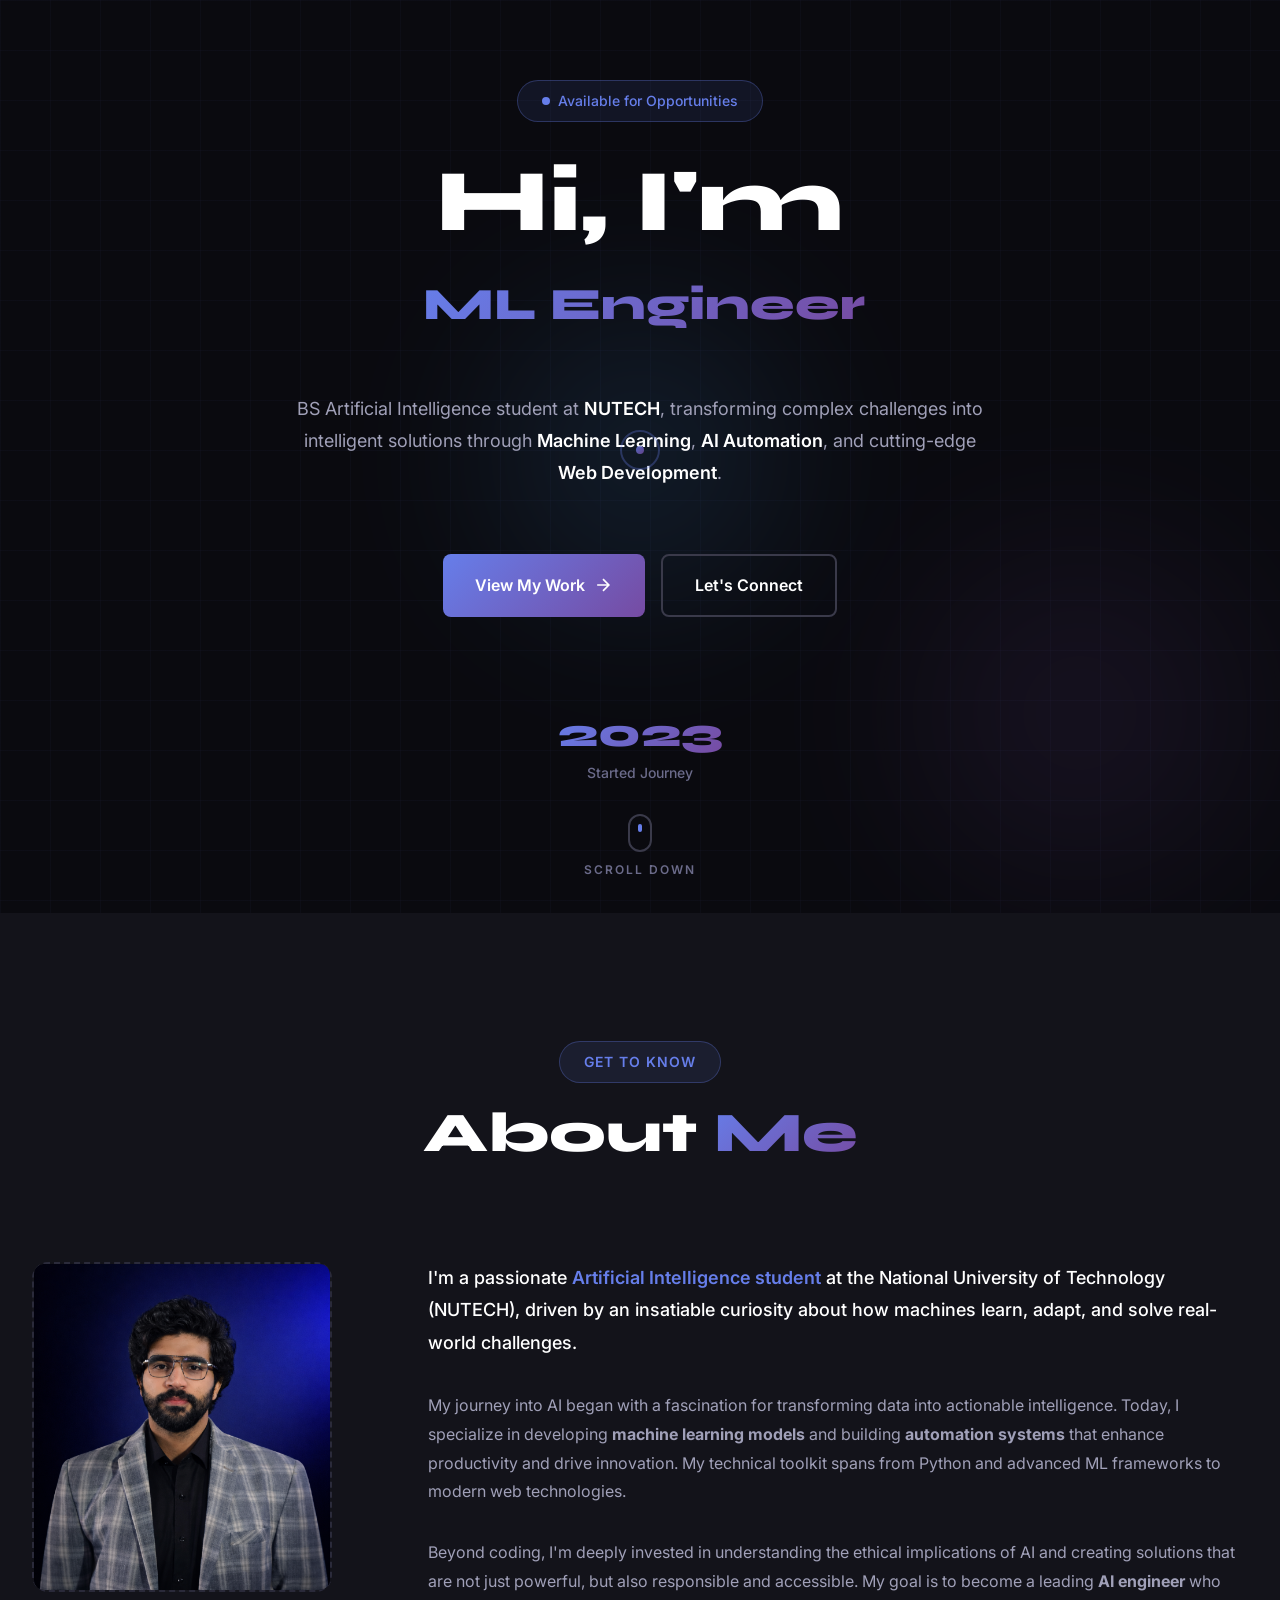
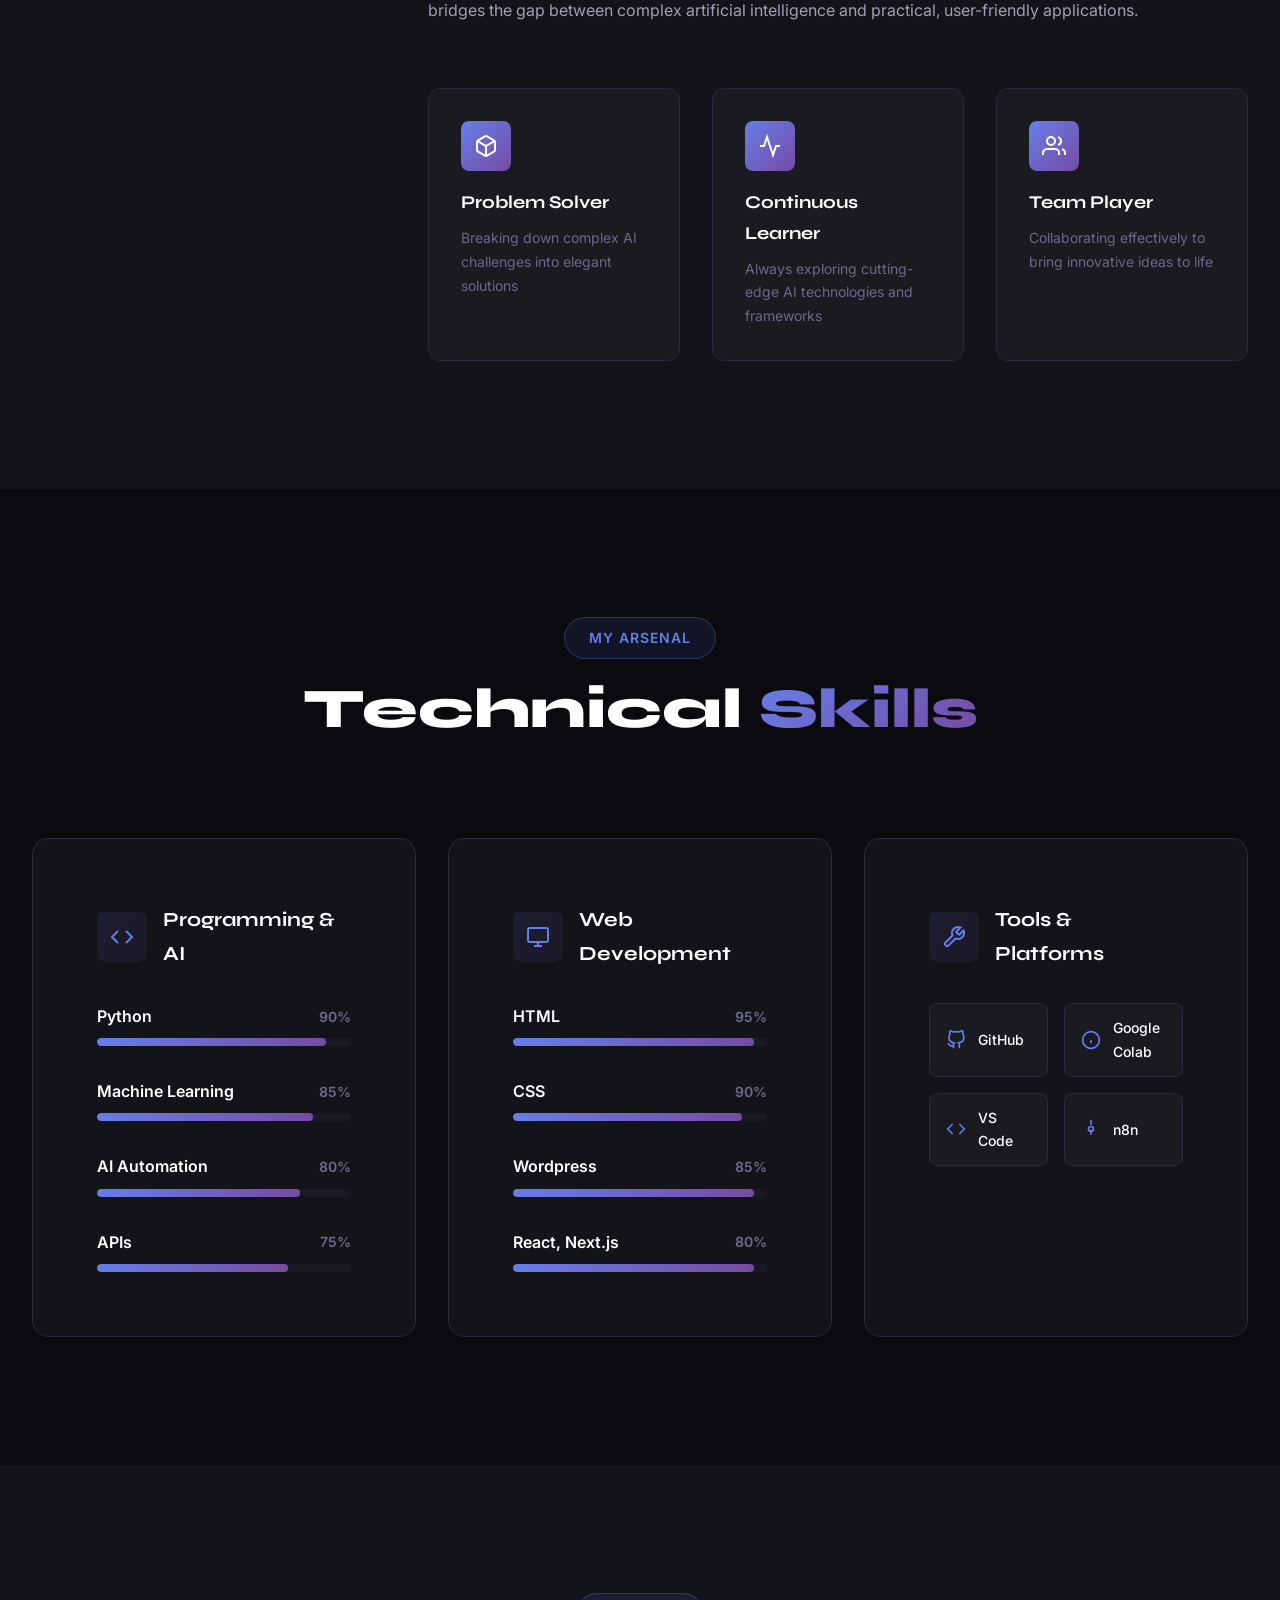
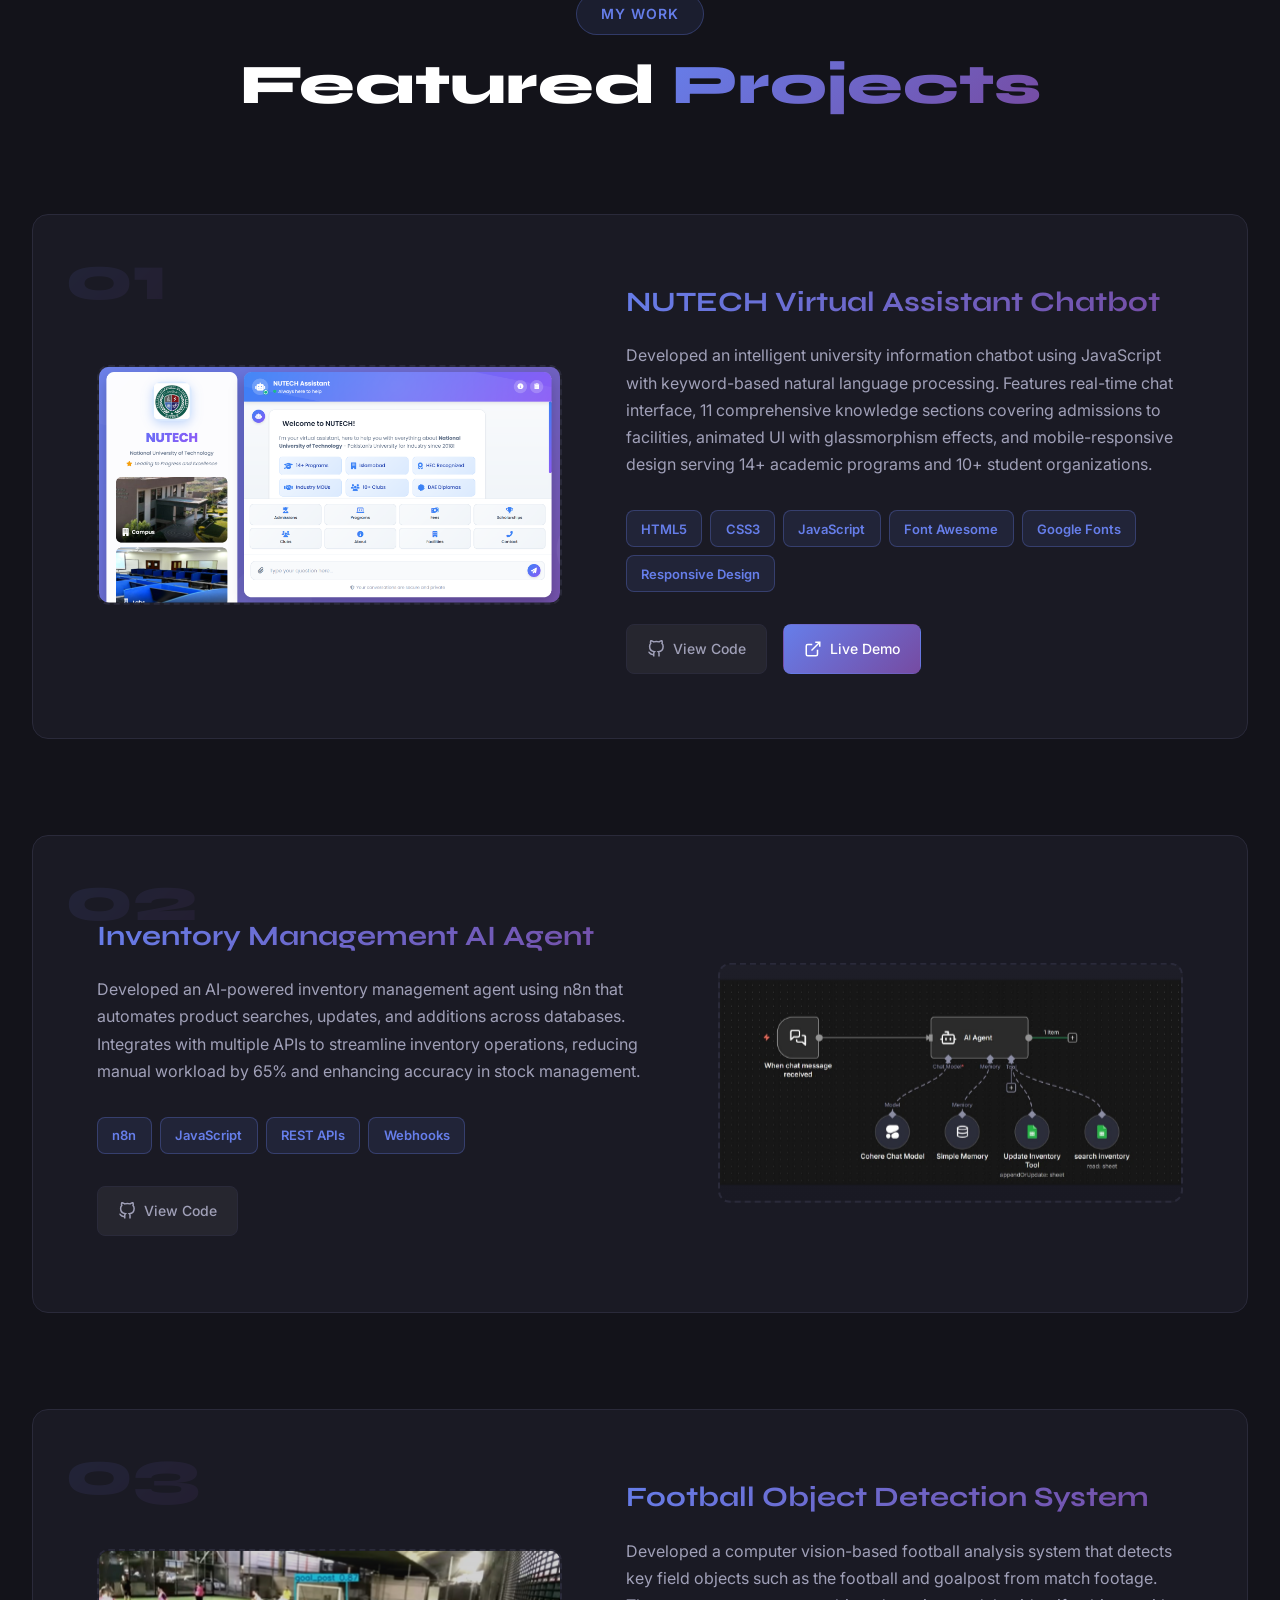
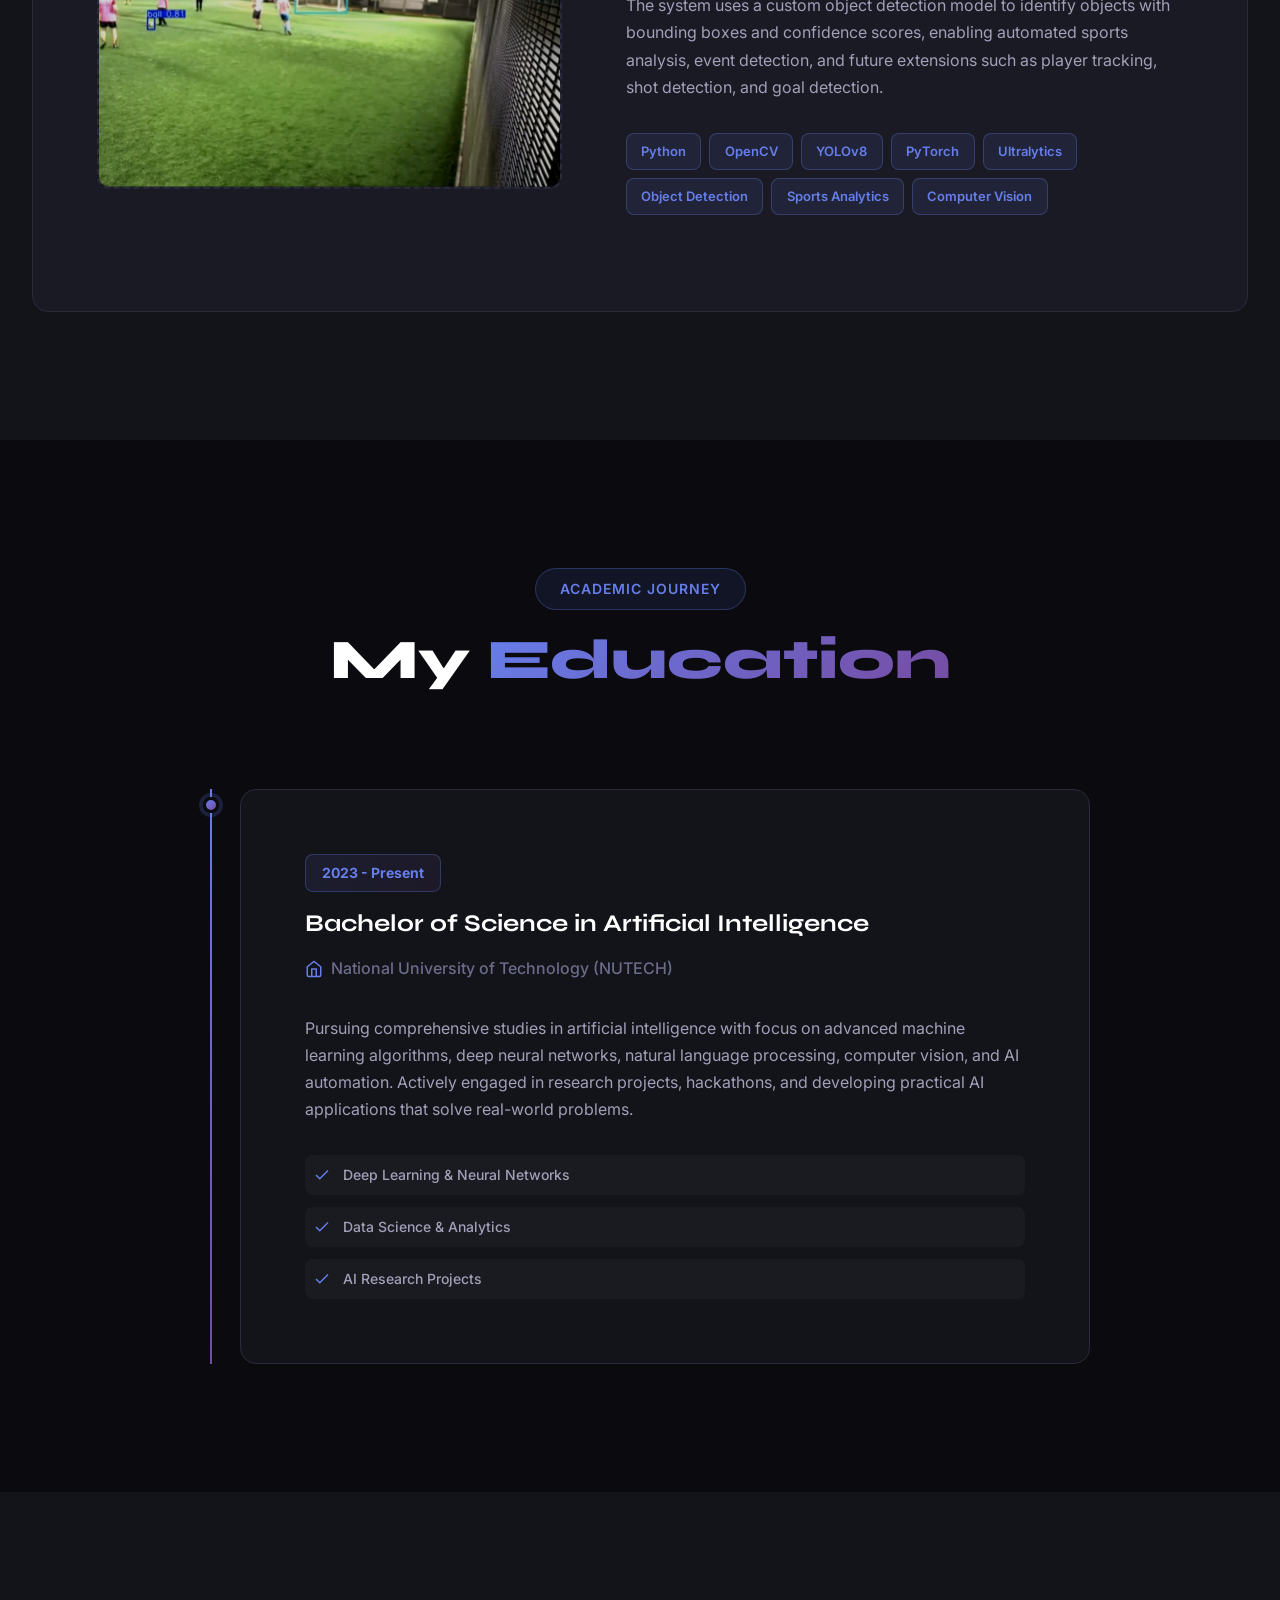
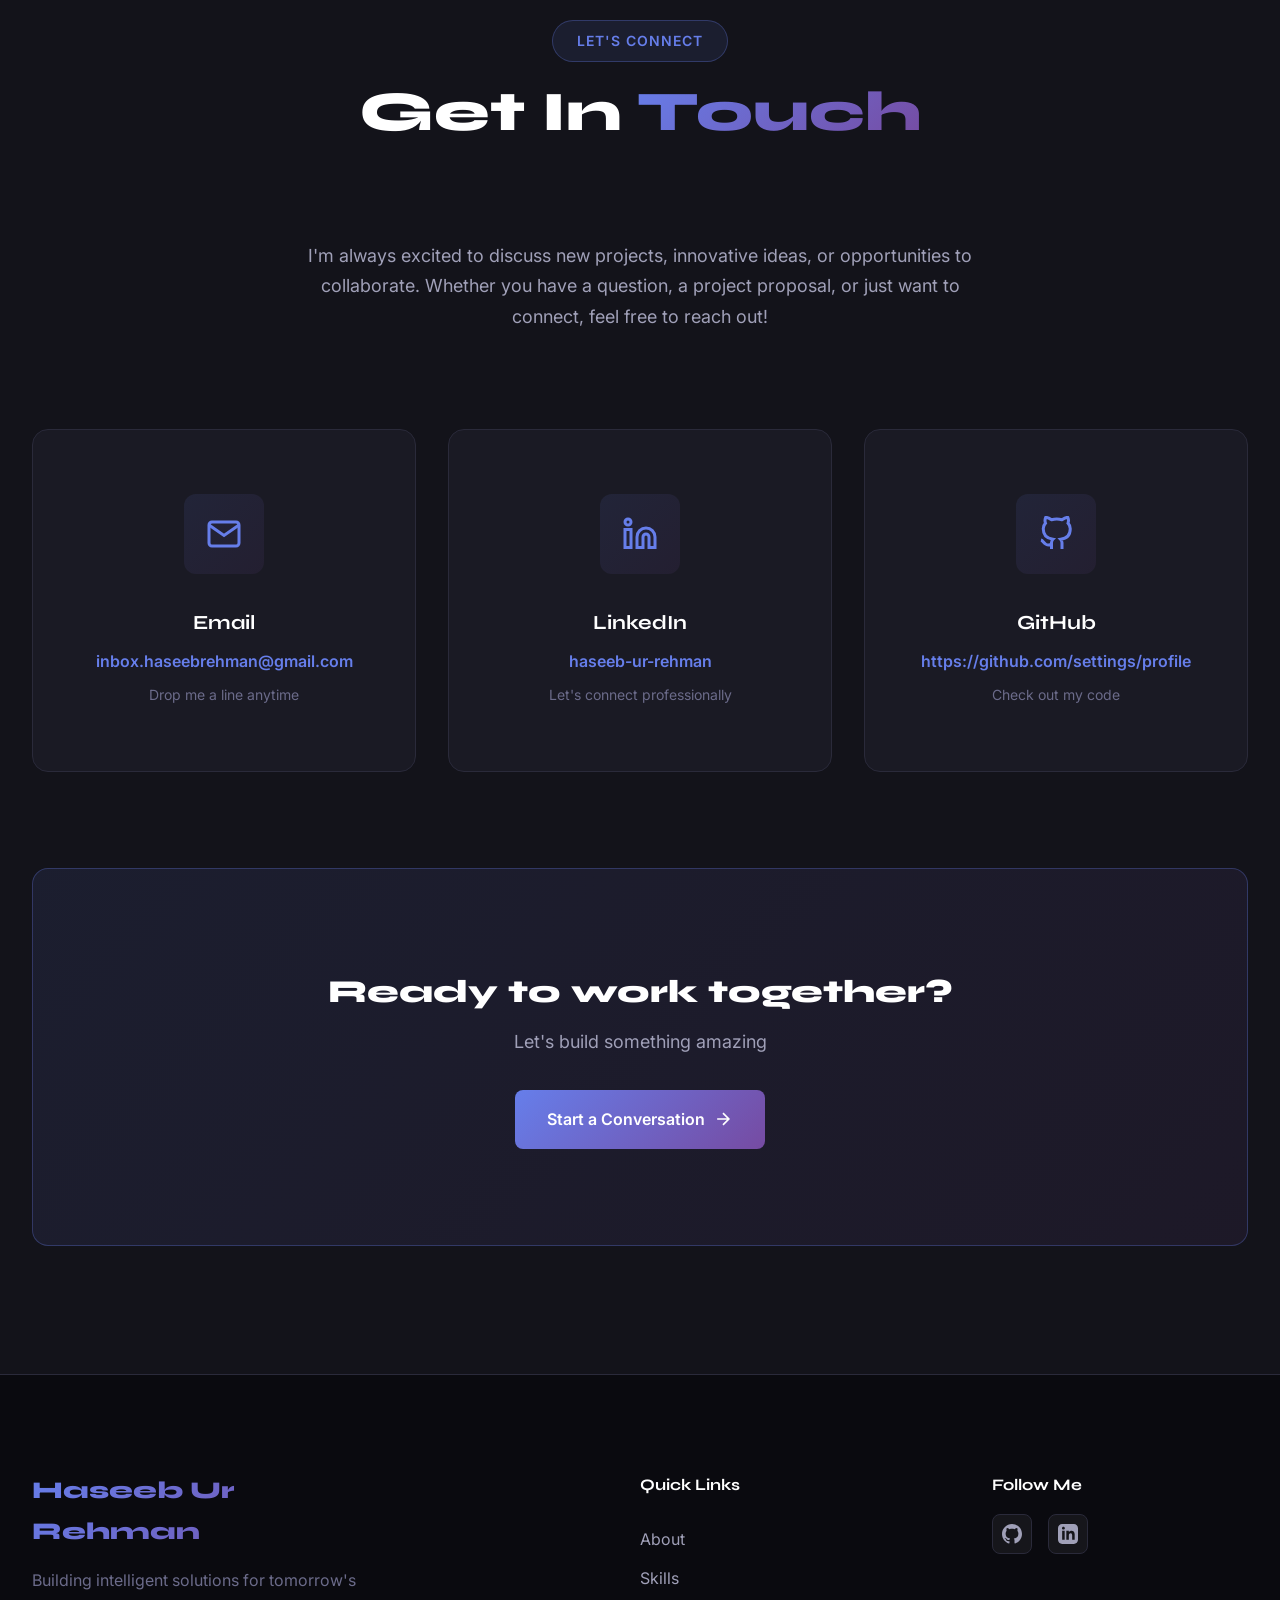
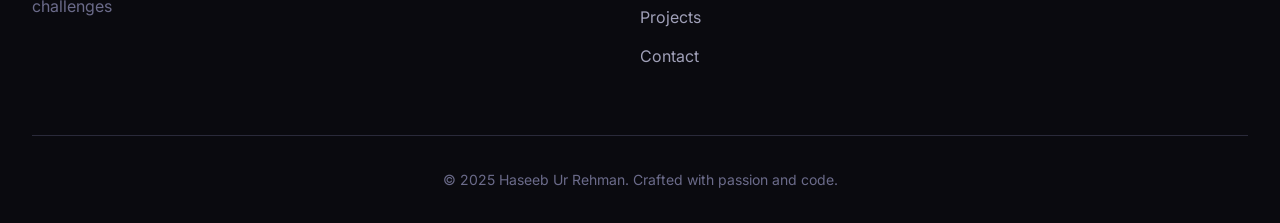
==== commit 9f9a064f: "updated commit" ====
--- a/index.html
+++ b/index.html
@@ -285,7 +285,7 @@
                         <div class="skill-item">
                             <div class="skill-info">
                                 <span class="skill-name">Wordpress</span>
-                                <span class="skill-percent">95%</span>
+                                <span class="skill-percent">85%</span>
                             </div>
                             <div class="skill-bar">
                                 <div class="skill-progress" data-progress="95"></div>
@@ -295,7 +295,7 @@
                         <div class="skill-item">
                             <div class="skill-info">
                                 <span class="skill-name">React, Next.js</span>
-                                <span class="skill-percent">95%</span>
+                                <span class="skill-percent">80%</span>
                             </div>
                             <div class="skill-bar">
                                 <div class="skill-progress" data-progress="95"></div>
@@ -447,23 +447,20 @@
                         </div>
                     </div>
                     <div class="project-content">
-                        <h3 class="project-title">Secure File Transfer with AES-256 Encryption</h3>
+                        <h3 class="project-title">Football Object Detection System</h3>
                         <p class="project-description">
-                           Created a secure file transfer application that encrypts files using military-grade AES-256 encryption before network transmission. Features separate sender and receiver applications with intuitive GUI interfaces, implementing SHA-256 key derivation, random IV generation, and socket-based communication for demonstrating data confidentiality and access control in information security.
+                            Developed a computer vision-based football analysis system that detects key field objects such as the football and goalpost from match footage. The system uses a custom object detection model to identify objects with bounding boxes and confidence scores, enabling automated sports analysis, event detection, and future extensions such as player tracking, shot detection, and goal detection.
                         </p>
                         <div class="project-tech-stack">
                             <span class="tech-badge">Python</span>
-                            <span class="tech-badge">Cryptography</span>
-                            <span class="tech-badge">AES-256</span>
-                            <span class="tech-badge">Tkinter</span>
-                        </div>
-                        <div class="project-links">
-                            <a href="https://github.com/haseebR77/Secure-File-Transfer-Application-Using-Encryption" target="_blank" class="project-link">
-                                <svg viewBox="0 0 24 24" fill="none" stroke="currentColor" stroke-width="2">
-                                    <path d="M9 19c-5 1.5-5-2.5-7-3m14 6v-3.87a3.37 3.37 0 0 0-.94-2.61c3.14-.35 6.44-1.54 6.44-7A5.44 5.44 0 0 0 20 4.77 5.07 5.07 0 0 0 19.91 1S18.73.65 16 2.48a13.38 13.38 0 0 0-7 0C6.27.65 5.09 1 5.09 1A5.07 5.07 0 0 0 5 4.77a5.44 5.44 0 0 0-1.5 3.78c0 5.42 3.3 6.61 6.44 7A3.37 3.37 0 0 0 9 18.13V22"/>
-                                </svg>
-                                View Code
-                            </a>
+                            <span class="tech-badge">OpenCV</span>
+                            <span class="tech-badge">YOLOv8</span>
+                            <span class="tech-badge">PyTorch</span>
+                            <span class="tech-badge">Ultralytics</span>
+                            <span class="tech-badge">Object Detection</span>
+                            <span class="tech-badge">Sports Analytics</span>
+                            <span class="tech-badge">Computer Vision</span>
+                            
                         </div>
                     </div>
                 </div>
--- a/style.css
+++ b/style.css
@@ -1586,11 +1586,36 @@
 
 @media (max-width: 768px) {
     :root {
-        --spacing-lg: 3rem;
-        --spacing-xl: 3rem;
-        --spacing-xxl: 4rem;
-    }
-
+        --spacing-lg: 2rem;
+        --spacing-xl: 2.5rem;
+        --spacing-xxl: 3rem;
+        --spacing-md: 1.5rem;
+    }
+
+    * {
+        max-width: 100vw;
+        overflow-x: hidden;
+    }
+
+    html {
+        font-size: 14px;
+    }
+
+    body {
+        overflow-x: hidden;
+    }
+
+    .container {
+        padding: 0 1rem;
+        max-width: 100%;
+    }
+
+    section {
+        padding: var(--spacing-xxl) 0;
+        overflow-x: hidden;
+    }
+
+    /* Navigation fixes for mobile */
     .nav-menu {
         position: fixed;
         top: var(--nav-height);
@@ -1605,6 +1630,7 @@
         gap: 0;
         transition: left var(--transition-base);
         border-top: 1px solid var(--color-border);
+        overflow-y: auto;
     }
 
     .nav-menu.active {
@@ -1613,79 +1639,595 @@
 
     .nav-link {
         width: 100%;
-        padding: var(--spacing-sm) 0;
+        padding: 1rem 0;
         font-size: 1.125rem;
         border-bottom: 1px solid var(--color-border);
+        display: block;
+        min-height: 44px;
+    }
+
+    .nav-link-cta {
+        margin-top: 1rem;
+        width: calc(100% - 2rem);
+        text-align: center;
     }
 
     .nav-toggle {
         display: flex;
+    }
+
+    /* Hero section mobile fixes */
+    .hero {
+        padding-top: calc(var(--nav-height) + 1rem);
+        min-height: auto;
+        padding-bottom: 4rem;
+    }
+
+    .hero-content {
+        padding: 0 0.5rem;
+    }
+
+    .hero-badge {
+        font-size: 0.75rem;
+        padding: 0.4rem 1rem;
+    }
+
+    .hero-title {
+        font-size: clamp(1.8rem, 8vw, 3rem) !important;
+        line-height: 1.2;
+        margin-bottom: 1rem;
+    }
+
+    .title-line {
+        display: block;
+    }
+
+    .rotating-wrap {
+        margin-left: 0.25rem;
+    }
+
+    .rotating-subtitle {
+        font-size: clamp(1.5rem, 6vw, 2rem) !important;
+    }
+
+    .hero-description {
+        font-size: 0.95rem;
+        line-height: 1.6;
+        margin-bottom: 1.5rem;
+        padding: 0 0.5rem;
     }
 
     .hero-cta {
         flex-direction: column;
         width: 100%;
+        gap: 0.75rem;
+        padding: 0 0.5rem;
     }
 
     .btn {
         width: 100%;
         justify-content: center;
+        padding: 0.875rem 1.5rem;
+        min-height: 48px;
+        font-size: 0.95rem;
     }
 
     .hero-stats {
         flex-direction: column;
-        gap: var(--spacing-md);
-    }
-
-    .stat-divider {
-        width: 60px;
-        height: 1px;
-    }
-
+        gap: 1rem;
+    }
+
+    .stat-item {
+        padding: 0.5rem;
+    }
+
+    .stat-number {
+        font-size: 1.75rem;
+    }
+
+    .stat-label {
+        font-size: 0.8rem;
+    }
+
+    .scroll-indicator {
+        display: none;
+    }
+
+    /* Section headers mobile */
+    .section-header {
+        margin-bottom: 2rem;
+    }
+
+    .section-tag {
+        font-size: 0.7rem;
+        padding: 0.35rem 1rem;
+    }
+
+    .section-title {
+        font-size: clamp(1.5rem, 5vw, 2rem);
+    }
+
+    /* About section mobile */
+    .about-grid {
+        grid-template-columns: 1fr;
+        gap: 2rem;
+    }
+
+    .about-image-container {
+        max-width: 250px;
+        margin: 0 auto;
+    }
+
+    .about-image {
+        aspect-ratio: 1;
+    }
+
+    .about-text p {
+        font-size: 0.95rem;
+        line-height: 1.6;
+    }
+
+    .about-lead {
+        font-size: 1rem;
+    }
+
+    .about-highlights {
+        grid-template-columns: 1fr;
+        gap: 1rem;
+    }
+
+    .highlight-box {
+        padding: 1rem;
+    }
+
+    .highlight-icon {
+        width: 40px;
+        height: 40px;
+    }
+
+    .highlight-icon svg {
+        width: 20px;
+        height: 20px;
+    }
+
+    /* Skills section mobile */
     .skills-container {
         grid-template-columns: 1fr;
+        gap: 1.5rem;
+    }
+
+    .skill-card {
+        padding: 1.25rem;
+    }
+
+    .skill-card-header {
+        margin-bottom: 1rem;
+    }
+
+    .skill-icon {
+        width: 40px;
+        height: 40px;
+    }
+
+    .skill-icon svg {
+        width: 20px;
+        height: 20px;
+    }
+
+    .skill-card h3 {
+        font-size: 1.1rem;
+    }
+
+    .skill-item {
+        gap: 0.35rem;
+    }
+
+    .skill-info {
+        font-size: 0.9rem;
+    }
+
+    .tools-grid {
+        grid-template-columns: 1fr;
+        gap: 0.75rem;
+    }
+
+    .tool-item {
+        padding: 0.6rem 0.8rem;
+        min-height: 44px;
+    }
+
+    /* Projects section mobile */
+    .projects-grid {
+        gap: 2rem;
+    }
+
+    .project-card {
+        grid-template-columns: 1fr !important;
+        padding: 1.25rem;
+        gap: 1rem;
+    }
+
+    .project-card:nth-child(even) .project-image {
+        order: 0 !important;
+    }
+
+    .project-number {
+        font-size: 2.5rem;
+        top: 0.75rem;
+        left: 0.75rem;
+    }
+
+    .project-image {
+        aspect-ratio: 16/10;
+        min-height: 180px;
+    }
+
+    .project-content {
+        padding-top: 0.5rem;
+    }
+
+    .project-title {
+        font-size: 1.25rem;
+        margin-bottom: 0.75rem;
+    }
+
+    .project-description {
+        font-size: 0.9rem;
+        line-height: 1.5;
+        margin-bottom: 1rem;
+    }
+
+    .project-tech-stack {
+        gap: 0.4rem;
+        margin-bottom: 1rem;
+    }
+
+    .tech-badge {
+        padding: 0.3rem 0.6rem;
+        font-size: 0.7rem;
+    }
+
+    .project-links {
+        flex-direction: column;
+        gap: 0.5rem;
+    }
+
+    .project-link {
+        width: 100%;
+        justify-content: center;
+        padding: 0.75rem 1rem;
+        min-height: 44px;
+        font-size: 0.85rem;
+    }
+
+    /* Education section mobile */
+    .education-timeline {
+        padding-left: 30px;
+    }
+
+    .timeline-line {
+        left: 12px;
+    }
+
+    .education-dot {
+        left: -25px;
+        width: 12px;
+        height: 12px;
+    }
+
+    .education-card {
+        padding: 1.25rem;
+    }
+
+    .education-year {
+        font-size: 0.75rem;
+        padding: 0.3rem 0.75rem;
+    }
+
+    .education-degree {
+        font-size: 1.15rem;
+    }
+
+    .education-institution {
+        font-size: 0.85rem;
+        flex-wrap: wrap;
+    }
+
+    .education-description {
+        font-size: 0.9rem;
+    }
+
+    .education-highlights {
+        gap: 0.5rem;
+    }
+
+    .highlight-item {
+        font-size: 0.8rem;
+        padding: 0.4rem;
+    }
+
+    /* Contact section mobile */
+    .contact-intro {
+        font-size: 0.95rem;
+        margin-bottom: 2rem;
+        padding: 0 0.5rem;
     }
 
     .contact-grid {
         grid-template-columns: 1fr;
+        gap: 1rem;
+        margin-bottom: 2rem;
+    }
+
+    .contact-card {
+        padding: 1.25rem;
+    }
+
+    .contact-icon {
+        width: 60px;
+        height: 60px;
+        margin-bottom: 0.75rem;
+    }
+
+    .contact-icon svg {
+        width: 28px;
+        height: 28px;
+    }
+
+    .contact-info h3 {
+        font-size: 1.1rem;
+    }
+
+    .contact-info a {
+        font-size: 0.9rem;
+    }
+
+    .cta-banner {
+        padding: 1.5rem 1rem;
+    }
+
+    .cta-banner h3 {
+        font-size: 1.5rem;
+    }
+
+    .cta-banner p {
+        font-size: 1rem;
+    }
+
+    .cta-banner .btn {
+        margin-top: 0.5rem;
+    }
+
+    /* Footer mobile */
+    .footer {
+        padding: 2rem 0 1rem;
     }
 
     .footer-content {
         grid-template-columns: 1fr;
-    }
-
-    .education-timeline {
-        padding-left: 40px;
-    }
-
-    .education-dot {
-        left: -32px;
+        gap: 1.5rem;
+        text-align: center;
+    }
+
+    .footer-brand {
+        max-width: 100%;
+    }
+
+    .footer-logo {
+        justify-content: center;
+        font-size: 1.25rem;
+    }
+
+    .footer-links {
+        align-items: center;
+    }
+
+    .footer-links h4,
+    .footer-social h4 {
+        margin-bottom: 0.75rem;
+    }
+
+    .social-icons {
+        justify-content: center;
+    }
+
+    .footer-bottom p {
+        font-size: 0.8rem;
     }
 }
 
 @media (max-width: 480px) {
+    :root {
+        --spacing-lg: 1.5rem;
+        --spacing-xl: 2rem;
+        --spacing-xxl: 2.5rem;
+        --spacing-md: 1rem;
+    }
+
+    html {
+        font-size: 13px;
+    }
+
+    .container {
+        padding: 0 0.75rem;
+    }
+
+    /* Navigation */
+    .nav-container {
+        padding: 0 0.75rem;
+    }
+
+    .nav-logo {
+        font-size: 1.1rem;
+    }
+
+    .nav-toggle span {
+        width: 22px;
+        height: 2px;
+    }
+
+    /* Hero */
+    .hero-badge {
+        font-size: 0.65rem;
+        padding: 0.3rem 0.75rem;
+    }
+
+    .hero-title {
+        font-size: clamp(1.5rem, 7vw, 2.5rem) !important;
+    }
+
+    .rotating-subtitle {
+        font-size: clamp(1.25rem, 5vw, 1.75rem) !important;
+    }
+
+    .hero-description {
+        font-size: 0.875rem;
+    }
+
+    .btn {
+        padding: 0.75rem 1.25rem;
+        font-size: 0.9rem;
+    }
+
     .hero-stats {
-        gap: var(--spacing-sm);
+        gap: 0.75rem;
     }
 
     .stat-number {
+        font-size: 1.5rem;
+    }
+
+    .stat-label {
+        font-size: 0.75rem;
+    }
+
+    /* Sections */
+    .section-tag {
+        font-size: 0.65rem;
+    }
+
+    .section-title {
+        font-size: clamp(1.25rem, 4vw, 1.75rem);
+    }
+
+    /* About */
+    .about-image-container {
+        max-width: 200px;
+    }
+
+    .about-text p {
+        font-size: 0.875rem;
+    }
+
+    .highlight-box h3 {
+        font-size: 0.95rem;
+    }
+
+    .highlight-box p {
+        font-size: 0.8rem;
+    }
+
+    /* Skills */
+    .skill-card {
+        padding: 1rem;
+    }
+
+    .skill-card h3 {
+        font-size: 1rem;
+    }
+
+    .skill-name {
+        font-size: 0.8rem;
+    }
+
+    .skill-percent {
+        font-size: 0.75rem;
+    }
+
+    .tool-item span {
+        font-size: 0.8rem;
+    }
+
+    /* Projects */
+    .project-card {
+        padding: 1rem;
+    }
+
+    .project-number {
         font-size: 2rem;
     }
 
-    .tools-grid {
-        grid-template-columns: 1fr;
-    }
-
-    .about-highlights {
-        grid-template-columns: 1fr;
-    }
-
-    .project-number {
-        font-size: 3rem;
-    }
-
-    .project-links {
-        flex-direction: column;
+    .project-title {
+        font-size: 1.1rem;
+    }
+
+    .project-description {
+        font-size: 0.8rem;
+    }
+
+    .tech-badge {
+        font-size: 0.65rem;
+        padding: 0.25rem 0.5rem;
+    }
+
+    /* Education */
+    .education-card {
+        padding: 1rem;
+    }
+
+    .education-degree {
+        font-size: 1rem;
+    }
+
+    .education-description {
+        font-size: 0.8rem;
+    }
+
+    /* Contact */
+    .contact-intro {
+        font-size: 0.875rem;
+    }
+
+    .contact-icon {
+        width: 50px;
+        height: 50px;
+    }
+
+    .contact-icon svg {
+        width: 24px;
+        height: 24px;
+    }
+
+    .cta-banner h3 {
+        font-size: 1.25rem;
+    }
+
+    /* Footer */
+    .footer-logo {
+        font-size: 1.1rem;
+    }
+}
+
+/* Extra small phones */
+@media (max-width: 360px) {
+    html {
+        font-size: 12px;
+    }
+
+    .hero-title {
+        font-size: clamp(1.35rem, 6vw, 2rem) !important;
+    }
+
+    .rotating-subtitle {
+        font-size: clamp(1.1rem, 4.5vw, 1.5rem) !important;
+    }
+
+    .project-image {
+        min-height: 150px;
+    }
+
+    .contact-card {
+        padding: 1rem 0.75rem;
     }
 }
 
@@ -1785,6 +2327,60 @@
     transform: translateY(18%); /* nudge slightly downward */
 }
 
+/* Center Project 1 image vertically within its card */
+.projects .project-card:nth-child(1) {
+    align-items: center;
+}
+.projects .project-card:nth-child(1) .project-image {
+    align-self: center;
+    transform: translateY(18%);
+}
+
+/* Center Project 3 image vertically within its card */
+.projects .project-card:nth-child(3) {
+    align-items: center;
+}
+.projects .project-card:nth-child(3) .project-image {
+    align-self: center;
+    transform: translateY(18%);
+}
+
+/* Project 1 - Reduced image size */
+.projects .project-card:nth-child(1) .project-image .image-placeholder {
+    padding-top: 30% !important;
+    position: relative !important;
+    overflow: hidden !important;
+    max-height: 240px !important;
+}
+
+.projects .project-card:nth-child(1) .project-image .image-placeholder img {
+    position: absolute !important;
+    top: 0 !important;
+    left: 0 !important;
+    width: 100% !important;
+    height: 100% !important;
+    object-fit: cover !important;
+    object-position: center center !important;
+}
+
+/* Project 3 - Reduced image size */
+.projects .project-card:nth-child(3) .project-image .image-placeholder {
+    padding-top: 30% !important;
+    position: relative !important;
+    overflow: hidden !important;
+    max-height: 240px !important;
+}
+
+.projects .project-card:nth-child(3) .project-image .image-placeholder img {
+    position: absolute !important;
+    top: 0 !important;
+    left: 0 !important;
+    width: 100% !important;
+    height: 100% !important;
+    object-fit: cover !important;
+    object-position: center center !important;
+}
+
 .image-placeholder span,
 .image-placeholder p {
     position: absolute;
@@ -1844,4 +2440,3 @@
     max-width: 400px;
     margin: 0 auto;
 }
-
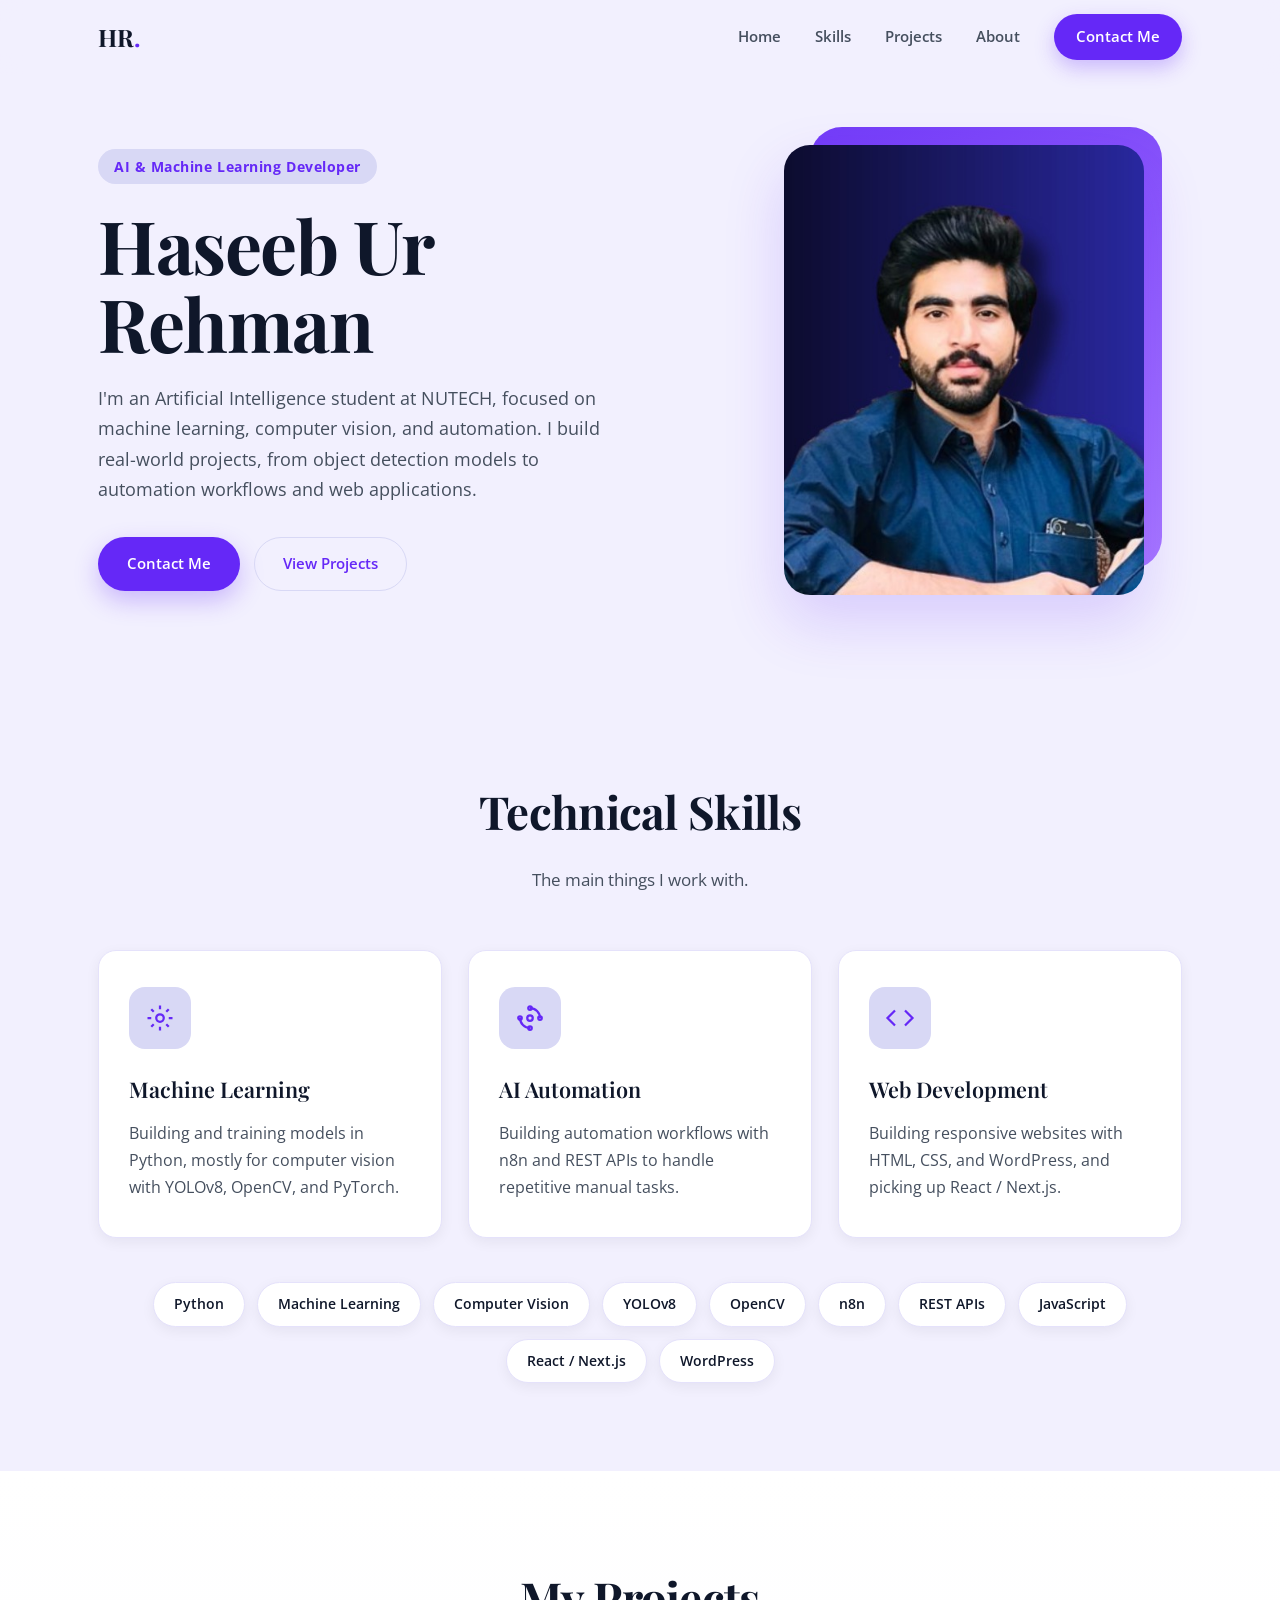
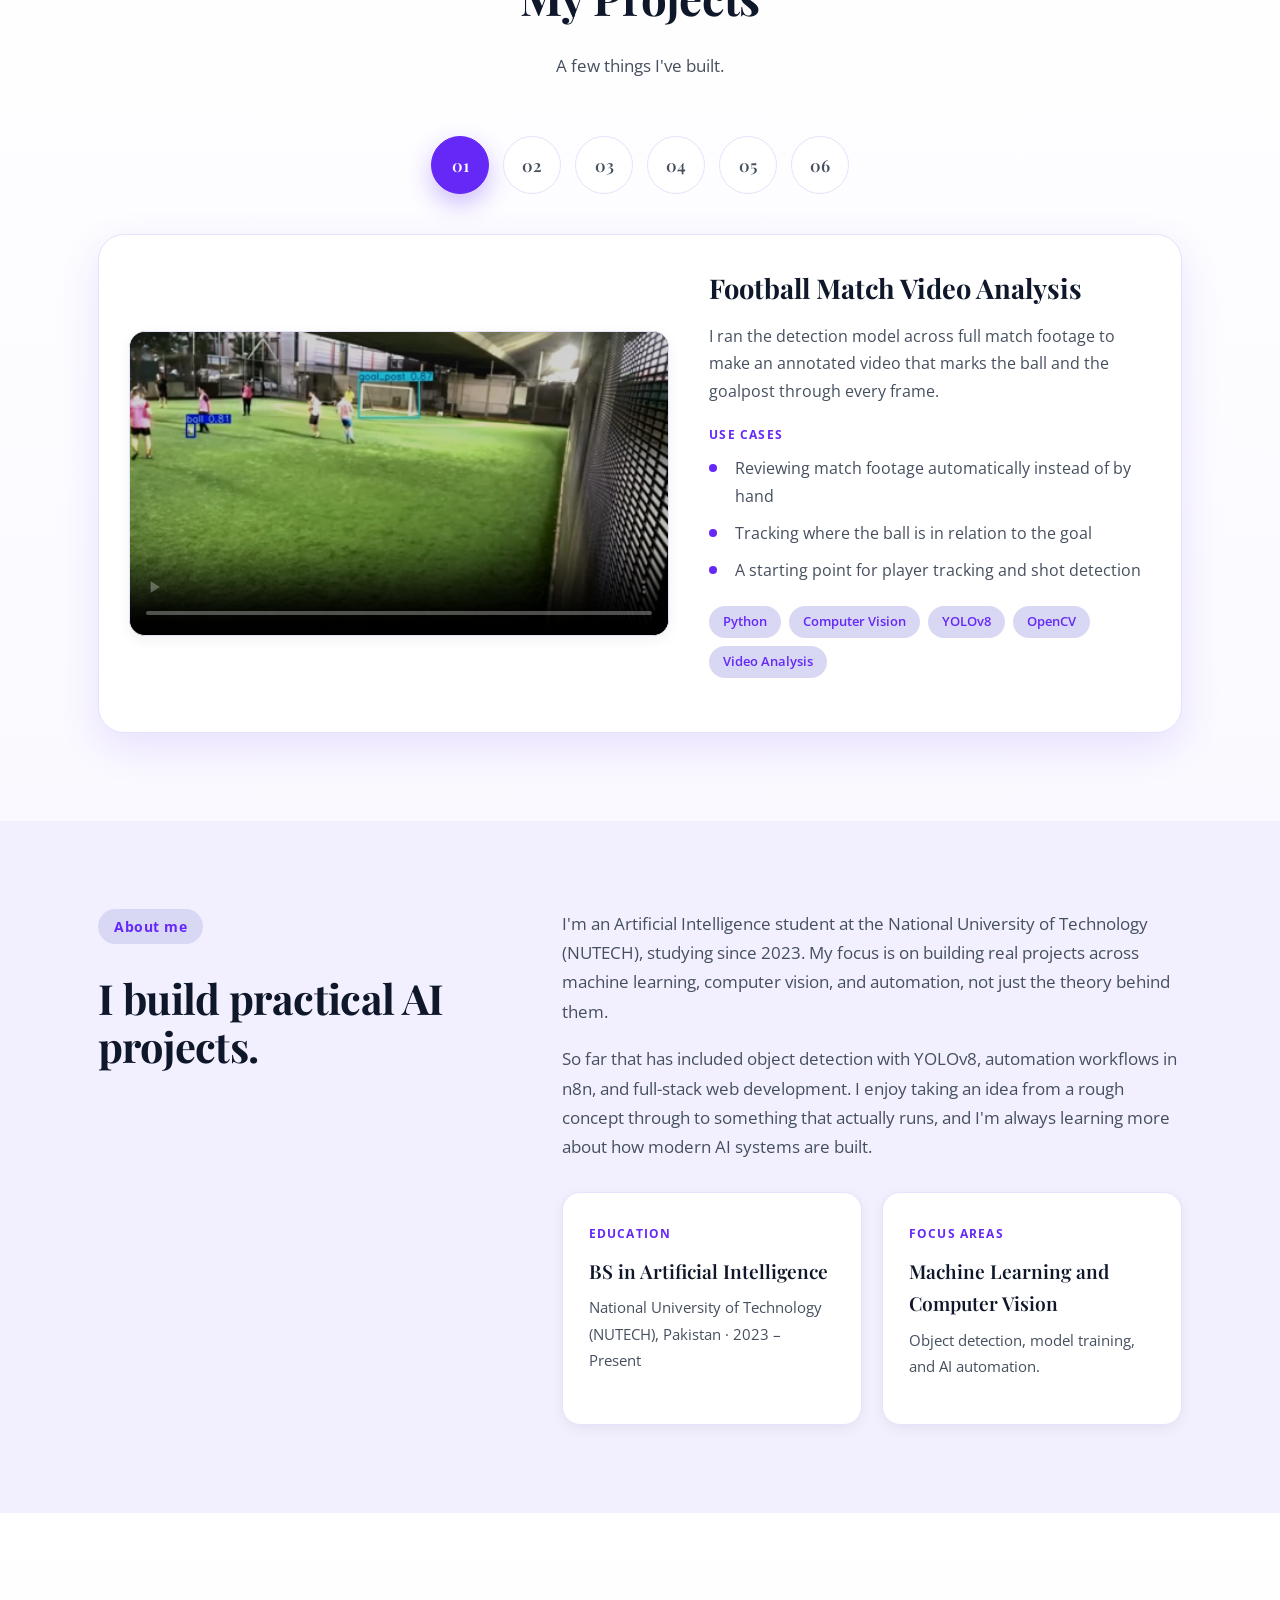
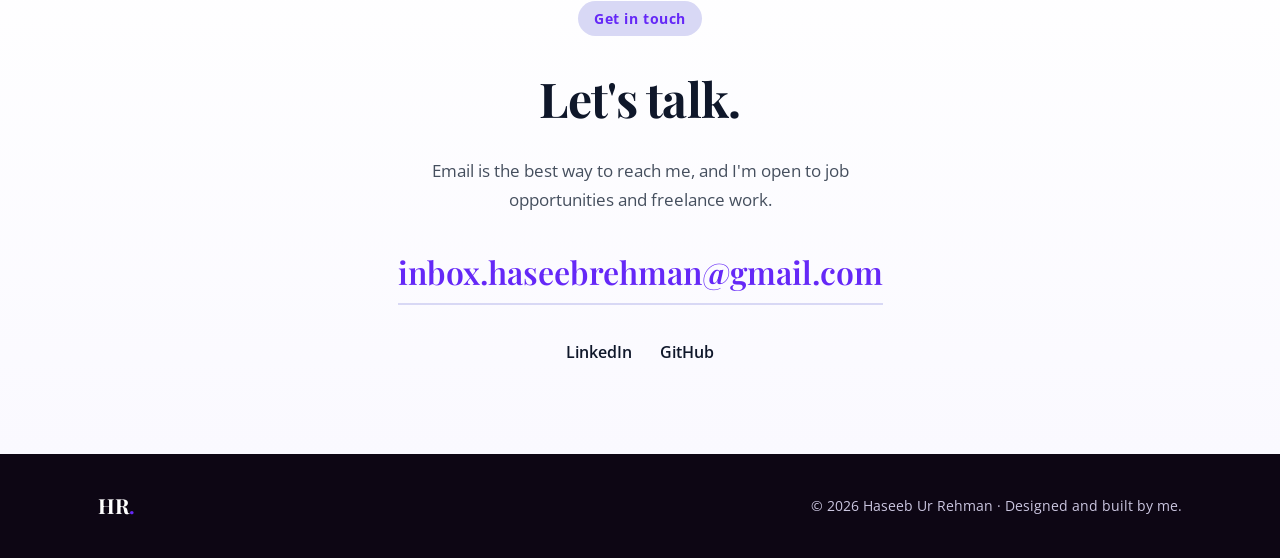
==== commit 2f3218ab: "Redesign portfolio: new theme, 6 projects, demo videos, responsive layout - Rebuilt the site with a " ====
--- a/index.html
+++ b/index.html
@@ -3,649 +3,341 @@
 <head>
     <meta charset="UTF-8">
     <meta name="viewport" content="width=device-width, initial-scale=1.0">
-    <meta name="description" content="Haseeb Ur Rehman - AI Engineer & Developer specializing in Machine Learning and Automation">
-    <title>Haseeb Ur Rehman | AI Developer</title>
-    <link rel="stylesheet" href="style.css">
+    <meta name="description" content="Haseeb Ur Rehman — Artificial Intelligence student at NUTECH. I build machine learning models, automation workflows, and web apps.">
+    <title>Haseeb Ur Rehman — AI Developer</title>
+
     <link rel="preconnect" href="https://fonts.googleapis.com">
     <link rel="preconnect" href="https://fonts.gstatic.com" crossorigin>
-    <link href="https://fonts.googleapis.com/css2?family=Syne:wght@400;600;700;800&family=Inter:wght@300;400;500;600;700&family=Dancing+Script:wght@400;700&display=swap" rel="stylesheet">
+    <link href="https://fonts.googleapis.com/css2?family=Playfair+Display:wght@500;600;700&family=Open+Sans:wght@400;500;600;700&display=swap" rel="stylesheet">
+
+    <link rel="stylesheet" href="style.css?v=5">
 </head>
 <body>
-    <!-- Cursor Follower -->
-    <div class="cursor-dot" data-cursor-dot></div>
-    <div class="cursor-outline" data-cursor-outline></div>
-
-    <!-- Navigation -->
-    <nav class="navbar" id="navbar">
-        <div class="nav-container">
-            <a href="#home" class="nav-logo">
-                <span class="logo-name">HASEEB UR REHMAN</span>
-            </a>
-            <button class="nav-toggle" id="navToggle" aria-label="Toggle navigation">
-                <span></span>
-                <span></span>
-                <span></span>
+
+    <!-- Nav -->
+    <header class="nav" id="nav">
+        <div class="wrap nav-inner">
+            <a href="#top" class="brand">HR<span>.</span></a>
+
+            <button class="nav-toggle" id="navToggle" aria-label="Menu" aria-expanded="false">
+                <span></span><span></span>
             </button>
-            <ul class="nav-menu" id="navMenu">
-                <li><a href="#home" class="nav-link" data-text="Home">Home</a></li>
-                <li><a href="#about" class="nav-link" data-text="About">About</a></li>
-                <li><a href="#skills" class="nav-link" data-text="Skills">Skills</a></li>
-                <li><a href="#projects" class="nav-link" data-text="Projects">Projects</a></li>
-                <li><a href="#education" class="nav-link" data-text="Education">Education</a></li>
-                <li><a href="#contact" class="nav-link nav-link-cta" data-text="Contact">Contact</a></li>
-            </ul>
+
+            <nav class="nav-links" id="navLinks">
+                <a href="#top">Home</a>
+                <a href="#skills">Skills</a>
+                <a href="#projects">Projects</a>
+                <a href="#about">About</a>
+                <a href="#contact" class="nav-cta">Contact Me</a>
+            </nav>
         </div>
-    </nav>
-
-    <!-- Hero Section -->
-    <section id="home" class="hero">
-        <div class="hero-bg">
-            <div class="grid-overlay"></div>
-            <div class="gradient-orb orb-1"></div>
-            <div class="gradient-orb orb-2"></div>
-            <div class="gradient-orb orb-3"></div>
-        </div>
-        
-        <div class="container hero-content">
-            <div class="hero-badge">
-                <span class="badge-dot"></span>
-                Available for Opportunities
-            </div>
-            
-            <h1 class="hero-title">
-                <span class="title-line">
-                    <span class="word">Hi,</span>
-                    <span class="word">I'm</span>
-                </span>
-                <div class="title-line title-line-name">
-                            <span class="rotating-wrap" aria-hidden="false">
-                                <span id="rotating-subtitle" class="word gradient-text rotating-subtitle">ML Engineer</span>
-                            </span>
-                </div>
-            </h1>
-            
-
-            
-            <p class="hero-description">
-                BS Artificial Intelligence student at <strong>NUTECH</strong>, transforming complex 
-                challenges into intelligent solutions through <strong>Machine Learning</strong>, 
-                <strong>AI Automation</strong>, and cutting-edge <strong>Web Development</strong>.
-            </p>
-            
-            <div class="hero-cta">
-                <a href="#projects" class="btn btn-primary">
-                    <span>View My Work</span>
-                    <svg class="btn-arrow" viewBox="0 0 24 24" fill="none" stroke="currentColor" stroke-width="2">
-                        <path d="M5 12h14M12 5l7 7-7 7"/>
-                    </svg>
-                </a>
-                <a href="#contact" class="btn btn-secondary">
-                    <span>Let's Connect</span>
-                </a>
-            </div>
-            
-            <div class="hero-stats">
-                <div class="stat-item">
-                    <div class="stat-number" data-target="2023">2023</div>
-                    <div class="stat-label">Started Journey</div>
-                </div>
-            </div>
-        </div>
-        
-        <div class="scroll-indicator">
-            <div class="mouse">
-                <div class="wheel"></div>
-            </div>
-            <span>Scroll Down</span>
-        </div>
-    </section>
-
-    <!-- About Section -->
-    <section id="about" class="about">
-        <div class="container">
-            <div class="section-header">
-                <span class="section-tag">Get To Know</span>
-                <h2 class="section-title">
-                    About <span class="gradient-text">Me</span>
-                </h2>
-            </div>
-            
-            <div class="about-grid">
-                <div class="about-image-container">
-                    <div class="about-image">
-                        <div class="image-placeholder">
-                            <svg viewBox="0 0 24 24" fill="none" stroke="currentColor" stroke-width="1.5">
-                                <path d="M20 21v-2a4 4 0 0 0-4-4H8a4 4 0 0 0-4 4v2"/>
-                                <circle cx="12" cy="7" r="4"/>
-                            </svg>
-                            <p>Your Photo Here</p>
-                            <img src="assets/images/profile.png" alt="Profile photo" class="profile-photo" loading="lazy">
-                        </div>
-                    </div>
-                    
-                </div>
-                
-                <div class="about-content">
-                    <div class="about-text">
-                        <p class="about-lead">
-                            I'm a passionate <span class="highlight">Artificial Intelligence student</span> at the 
-                            National University of Technology (NUTECH), driven by an insatiable curiosity about 
-                            how machines learn, adapt, and solve real-world challenges.
-                        </p>
-                        <p>
-                            My journey into AI began with a fascination for transforming data into actionable intelligence. 
-                            Today, I specialize in developing <strong>machine learning models</strong> and building 
-                            <strong>automation systems</strong> that enhance productivity and drive innovation. 
-                            My technical toolkit spans from Python and advanced ML frameworks to modern web technologies.
-                        </p>
-                        <p>
-                            Beyond coding, I'm deeply invested in understanding the ethical implications of AI 
-                            and creating solutions that are not just powerful, but also responsible and accessible. 
-                            My goal is to become a leading <strong>AI engineer</strong> who bridges the gap between 
-                            complex artificial intelligence and practical, user-friendly applications.
-                        </p>
-                    </div>
-                    
-                    <div class="about-highlights">
-                        <div class="highlight-box">
-                            <div class="highlight-icon">
-                                <svg viewBox="0 0 24 24" fill="none" stroke="currentColor" stroke-width="2">
-                                    <path d="M21 16V8a2 2 0 0 0-1-1.73l-7-4a2 2 0 0 0-2 0l-7 4A2 2 0 0 0 3 8v8a2 2 0 0 0 1 1.73l7 4a2 2 0 0 0 2 0l7-4A2 2 0 0 0 21 16z"/>
-                                    <polyline points="3.27 6.96 12 12.01 20.73 6.96"/>
-                                    <line x1="12" y1="22.08" x2="12" y2="12"/>
-                                </svg>
-                            </div>
-                            <h3>Problem Solver</h3>
-                            <p>Breaking down complex AI challenges into elegant solutions</p>
-                        </div>
-                        
-                        <div class="highlight-box">
-                            <div class="highlight-icon">
-                                <svg viewBox="0 0 24 24" fill="none" stroke="currentColor" stroke-width="2">
-                                    <polyline points="22 12 18 12 15 21 9 3 6 12 2 12"/>
-                                </svg>
-                            </div>
-                            <h3>Continuous Learner</h3>
-                            <p>Always exploring cutting-edge AI technologies and frameworks</p>
-                        </div>
-                        
-                        <div class="highlight-box">
-                            <div class="highlight-icon">
-                                <svg viewBox="0 0 24 24" fill="none" stroke="currentColor" stroke-width="2">
-                                    <path d="M17 21v-2a4 4 0 0 0-4-4H5a4 4 0 0 0-4 4v2"/>
-                                    <circle cx="9" cy="7" r="4"/>
-                                    <path d="M23 21v-2a4 4 0 0 0-3-3.87"/>
-                                    <path d="M16 3.13a4 4 0 0 1 0 7.75"/>
-                                </svg>
-                            </div>
-                            <h3>Team Player</h3>
-                            <p>Collaborating effectively to bring innovative ideas to life</p>
-                        </div>
-                    </div>
-                </div>
-            </div>
-        </div>
-    </section>
-
-    <!-- Skills Section -->
-    <section id="skills" class="skills">
-        <div class="container">
-            <div class="section-header">
-                <span class="section-tag">My Arsenal</span>
-                <h2 class="section-title">
-                    Technical <span class="gradient-text">Skills</span>
-                </h2>
-            </div>
-            
-            <div class="skills-container">
-                <!-- Programming & AI -->
-                <div class="skill-card">
-                    <div class="skill-card-header">
-                        <div class="skill-icon">
-                            <svg viewBox="0 0 24 24" fill="none" stroke="currentColor" stroke-width="2">
-                                <polyline points="16 18 22 12 16 6"></polyline>
-                                <polyline points="8 6 2 12 8 18"></polyline>
+    </header>
+
+    <main id="top">
+
+        <!-- Hero -->
+        <section class="hero">
+            <div class="wrap hero-inner">
+                <div class="hero-text">
+                    <p class="eyebrow">AI &amp; Machine Learning Developer</p>
+                    <h1 class="hero-name">Haseeb Ur Rehman</h1>
+                    <p class="hero-bio">
+                        I'm an Artificial Intelligence student at NUTECH, focused on machine learning,
+                        computer vision, and automation. I build real-world projects, from object detection
+                        models to automation workflows and web applications.
+                    </p>
+                    <div class="hero-actions">
+                        <a href="#contact" class="btn btn-primary">Contact Me</a>
+                        <a href="#projects" class="btn btn-ghost">View Projects</a>
+                    </div>
+                </div>
+
+                <div class="hero-photo">
+                    <div class="photo-blob"></div>
+                    <div class="photo-frame">
+                        <img src="assets/images/profile.jpg" alt="Haseeb Ur Rehman" loading="eager">
+                    </div>
+                </div>
+            </div>
+        </section>
+
+        <!-- Skills -->
+        <section id="skills" class="section">
+            <div class="wrap">
+                <div class="section-head">
+                    <h2 class="section-title">Technical Skills</h2>
+                    <p class="section-sub">The main things I work with.</p>
+                </div>
+
+                <div class="skill-cards">
+                    <article class="skill-card">
+                        <div class="skill-ic">
+                            <svg viewBox="0 0 24 24" fill="none" stroke="currentColor" stroke-width="1.8">
+                                <circle cx="12" cy="12" r="3"/>
+                                <path d="M12 2v3M12 19v3M2 12h3M19 12h3M5 5l2 2M17 17l2 2M19 5l-2 2M7 17l-2 2"/>
                             </svg>
                         </div>
-                        <h3>Programming & AI</h3>
-                    </div>
-                    <div class="skill-items">
-                        <div class="skill-item">
-                            <div class="skill-info">
-                                <span class="skill-name">Python</span>
-                                <span class="skill-percent">90%</span>
-                            </div>
-                            <div class="skill-bar">
-                                <div class="skill-progress" data-progress="90"></div>
-                            </div>
+                        <h3>Machine Learning</h3>
+                        <p>Building and training models in Python, mostly for computer vision with YOLOv8, OpenCV, and PyTorch.</p>
+                    </article>
+
+                    <article class="skill-card">
+                        <div class="skill-ic">
+                            <svg viewBox="0 0 24 24" fill="none" stroke="currentColor" stroke-width="1.8">
+                                <circle cx="12" cy="12" r="2.2"/>
+                                <path d="M12 4a8 8 0 0 1 8 8M12 20a8 8 0 0 1-8-8"/>
+                                <circle cx="12" cy="4" r="1.4"/><circle cx="20" cy="12" r="1.4"/>
+                                <circle cx="12" cy="20" r="1.4"/><circle cx="4" cy="12" r="1.4"/>
+                            </svg>
                         </div>
-                        <div class="skill-item">
-                            <div class="skill-info">
-                                <span class="skill-name">Machine Learning</span>
-                                <span class="skill-percent">85%</span>
-                            </div>
-                            <div class="skill-bar">
-                                <div class="skill-progress" data-progress="85"></div>
-                            </div>
-                        </div>
-                        <div class="skill-item">
-                            <div class="skill-info">
-                                <span class="skill-name">AI Automation</span>
-                                <span class="skill-percent">80%</span>
-                            </div>
-                            <div class="skill-bar">
-                                <div class="skill-progress" data-progress="80"></div>
-                            </div>
-                        </div>
-                        <div class="skill-item">
-                            <div class="skill-info">
-                                <span class="skill-name">APIs</span>
-                                <span class="skill-percent">75%</span>
-                            </div>
-                            <div class="skill-bar">
-                                <div class="skill-progress" data-progress="75"></div>
-                            </div>
-                        </div>
-                    </div>
-                </div>
-
-                <!-- Web Development -->
-                <div class="skill-card">
-                    <div class="skill-card-header">
-                        <div class="skill-icon">
-                            <svg viewBox="0 0 24 24" fill="none" stroke="currentColor" stroke-width="2">
-                                <rect x="2" y="3" width="20" height="14" rx="2" ry="2"/>
-                                <line x1="8" y1="21" x2="16" y2="21"/>
-                                <line x1="12" y1="17" x2="12" y2="21"/>
+                        <h3>AI Automation</h3>
+                        <p>Building automation workflows with n8n and REST APIs to handle repetitive manual tasks.</p>
+                    </article>
+
+                    <article class="skill-card">
+                        <div class="skill-ic">
+                            <svg viewBox="0 0 24 24" fill="none" stroke="currentColor" stroke-width="1.8">
+                                <polyline points="16 18 22 12 16 6"/>
+                                <polyline points="8 6 2 12 8 18"/>
                             </svg>
                         </div>
                         <h3>Web Development</h3>
-                    </div>
-                    <div class="skill-items">
-                        <div class="skill-item">
-                            <div class="skill-info">
-                                <span class="skill-name">HTML</span>
-                                <span class="skill-percent">95%</span>
-                            </div>
-                            <div class="skill-bar">
-                                <div class="skill-progress" data-progress="95"></div>
+                        <p>Building responsive websites with HTML, CSS, and WordPress, and picking up React / Next.js.</p>
+                    </article>
+                </div>
+
+                <ul class="tech-strip">
+                    <li>Python</li>
+                    <li>Machine Learning</li>
+                    <li>Computer Vision</li>
+                    <li>YOLOv8</li>
+                    <li>OpenCV</li>
+                    <li>n8n</li>
+                    <li>REST APIs</li>
+                    <li>JavaScript</li>
+                    <li>React / Next.js</li>
+                    <li>WordPress</li>
+                </ul>
+            </div>
+        </section>
+
+        <!-- Projects -->
+        <section id="projects" class="section section-tint">
+            <div class="wrap">
+                <div class="section-head">
+                    <h2 class="section-title">My Projects</h2>
+                    <p class="section-sub">A few things I've built.</p>
+                </div>
+
+                <div class="proj">
+                    <div class="proj-tabs" id="projTabs">
+                        <button class="proj-tab active" data-i="0" aria-label="Project 1">01</button>
+                        <button class="proj-tab" data-i="1" aria-label="Project 2">02</button>
+                        <button class="proj-tab" data-i="2" aria-label="Project 3">03</button>
+                        <button class="proj-tab" data-i="3" aria-label="Project 4">04</button>
+                        <button class="proj-tab" data-i="4" aria-label="Project 5">05</button>
+                        <button class="proj-tab" data-i="5" aria-label="Project 6">06</button>
+                    </div>
+
+                    <div class="proj-stage" id="projStage">
+
+                        <!-- Project 1 -->
+                        <article class="proj-panel active">
+                            <div class="proj-media">
+                                <video class="proj-video" src="annotated_web.mp4" poster="SS.png" controls loop muted playsinline preload="metadata"></video>
+                            </div>
+                            <div class="proj-info">
+                                <h3 class="proj-title">Football Match Video Analysis</h3>
+                                <p class="proj-lead">I ran the detection model across full match footage to make an annotated video that marks the ball and the goalpost through every frame.</p>
+                                <p class="proj-subhead">Use cases</p>
+                                <ul class="proj-features">
+                                    <li>Reviewing match footage automatically instead of by hand</li>
+                                    <li>Tracking where the ball is in relation to the goal</li>
+                                    <li>A starting point for player tracking and shot detection</li>
+                                </ul>
+                                <div class="proj-tags">
+                                    <span>Python</span><span>Computer Vision</span><span>YOLOv8</span><span>OpenCV</span><span>Video Analysis</span>
+                                </div>
+                            </div>
+                        </article>
+
+                        <!-- Project 2: Smart Fridge -->
+                        <article class="proj-panel">
+                            <div class="proj-media">
+                                <video class="proj-video" src="Smart_fridge.mp4" poster="smartfridge_poster.jpg" controls loop muted playsinline preload="metadata"></video>
+                            </div>
+                            <div class="proj-info">
+                                <h3 class="proj-title">Smart Fridge Checkout System</h3>
+                                <p class="proj-lead">A computer-vision system for an autonomous smart fridge. Cameras inside the unit detect every product a customer takes and build a live, itemized bill in real time, with no scanning or cashier needed.</p>
+                                <p class="proj-subhead">Key features</p>
+                                <ul class="proj-features">
+                                    <li>Real-time product detection from multiple in-fridge cameras</li>
+                                    <li>Recognises items and quantities as they are removed</li>
+                                    <li>Generates a live itemized bill with a running total</li>
+                                    <li>Enables grab-and-go checkout without barcodes or a cashier</li>
+                                </ul>
+                                <div class="proj-tags">
+                                    <span>Python</span><span>Computer Vision</span><span>Object Detection</span><span>OpenCV</span><span>Real-Time</span>
+                                </div>
+                            </div>
+                        </article>
+
+                        <!-- Project 3: TaskPilot -->
+                        <article class="proj-panel">
+                            <div class="proj-media">
+                                <video class="proj-video" src="taskpilot_web.mp4" poster="taskpilot_poster.jpg" controls loop muted playsinline preload="metadata"></video>
+                            </div>
+                            <div class="proj-info">
+                                <h3 class="proj-title">TaskPilot AI Agent</h3>
+                                <p class="proj-lead">An AI agent that turns a plain-language request or an uploaded document into a finished result. It understands the task, plans the steps, picks the right tools, and runs them to reach an answer.</p>
+                                <p class="proj-subhead">Key features</p>
+                                <ul class="proj-features">
+                                    <li>Understands a task from plain language or a document</li>
+                                    <li>Plans and breaks the work into steps automatically</li>
+                                    <li>Runs tools such as a calculator, web search, file reader, and reminders</li>
+                                    <li>Streams each step to a live console and returns a final answer</li>
+                                </ul>
+                                <div class="proj-tags">
+                                    <span>Python</span><span>LLM</span><span>AI Agent</span><span>Tool Use</span><span>Web App</span>
+                                </div>
+                            </div>
+                        </article>
+
+                        <!-- Project 3 -->
+                        <article class="proj-panel">
+                            <div class="proj-media">
+                                <img src="frontened.png" alt="Screenshot of the NUTECH chatbot interface" loading="lazy">
+                            </div>
+                            <div class="proj-info">
+                                <h3 class="proj-title">NUTECH Virtual Assistant Chatbot</h3>
+                                <p class="proj-lead">A chatbot that answers common questions about NUTECH, like admissions, programs, facilities, and student life.</p>
+                                <ul class="proj-features">
+                                    <li>Keyword-based question matching written in plain JavaScript</li>
+                                    <li>Simple, real-time chat interface</li>
+                                    <li>Covers the sections students actually ask about</li>
+                                </ul>
+                                <div class="proj-tags">
+                                    <span>HTML</span><span>CSS</span><span>JavaScript</span>
+                                </div>
+                                <div class="proj-links">
+                                    <a href="https://github.com/haseebR77/Nutech-Chatbot/tree/main/university-chatbot" target="_blank" rel="noopener" class="btn btn-primary btn-sm">View Code</a>
+                                    <a href="https://nutech-chatbot-rpxa-git-main-haseebs-projects-7f93105f.vercel.app/" target="_blank" rel="noopener" class="btn btn-ghost btn-sm">Live Demo</a>
+                                </div>
+                            </div>
+                        </article>
+
+                        <!-- Project 4 -->
+                        <article class="proj-panel">
+                            <div class="proj-media">
+                                <img src="assets/images/workflow.jpg" alt="The n8n automation workflow for the inventory agent" loading="lazy">
+                            </div>
+                            <div class="proj-info">
+                                <h3 class="proj-title">Inventory Management AI Agent</h3>
+                                <p class="proj-lead">An automation built in n8n that handles inventory tasks by wiring a few APIs together, with no full backend needed.</p>
+                                <ul class="proj-features">
+                                    <li>Searches for products, updates stock, and adds new items</li>
+                                    <li>Connects multiple APIs into one workflow</li>
+                                    <li>Built to learn automation without writing a full backend</li>
+                                </ul>
+                                <div class="proj-tags">
+                                    <span>n8n</span><span>JavaScript</span><span>REST APIs</span><span>Webhooks</span>
+                                </div>
+                                <div class="proj-links">
+                                    <a href="https://github.com/haseebR77/Automation-project" target="_blank" rel="noopener" class="btn btn-primary btn-sm">View Code</a>
+                                </div>
+                            </div>
+                        </article>
+
+                        <!-- Project 5 -->
+                        <article class="proj-panel">
+                            <div class="proj-media">
+                                <img src="SS.png" alt="A football frame with the ball and goalpost detected and boxed" loading="lazy">
+                            </div>
+                            <div class="proj-info">
+                                <h3 class="proj-title">Football Object Detection System</h3>
+                                <p class="proj-lead">A custom YOLOv8 model that detects the ball and the goalpost in football frames, drawing bounding boxes with confidence scores.</p>
+                                <p class="proj-subhead">Key features</p>
+                                <ul class="proj-features">
+                                    <li>Custom-trained YOLOv8 detection model</li>
+                                    <li>Bounding boxes with per-object confidence scores</li>
+                                    <li>Built with OpenCV and PyTorch in Python</li>
+                                </ul>
+                                <div class="proj-tags">
+                                    <span>Python</span><span>OpenCV</span><span>YOLOv8</span><span>PyTorch</span><span>Ultralytics</span>
+                                </div>
+                            </div>
+                        </article>
+
+                    </div>
+                </div>
+            </div>
+        </section>
+
+        <!-- About -->
+        <section id="about" class="section">
+            <div class="wrap">
+                <div class="about">
+                    <div class="about-left">
+                        <p class="eyebrow">About me</p>
+                        <h2 class="about-heading">I build practical AI projects.</h2>
+                    </div>
+                    <div class="about-right">
+                        <p>
+                            I'm an Artificial Intelligence student at the National University of Technology
+                            (NUTECH), studying since 2023. My focus is on building real projects across machine
+                            learning, computer vision, and automation, not just the theory behind them.
+                        </p>
+                        <p>
+                            So far that has included object detection with YOLOv8, automation workflows in n8n,
+                            and full-stack web development. I enjoy taking an idea from a rough concept through to
+                            something that actually runs, and I'm always learning more about how modern AI systems
+                            are built.
+                        </p>
+
+                        <div class="about-cards">
+                            <div class="about-card">
+                                <span class="about-card-tag">Education</span>
+                                <h4>BS in Artificial Intelligence</h4>
+                                <p>National University of Technology (NUTECH), Pakistan · 2023 – Present</p>
+                            </div>
+                            <div class="about-card">
+                                <span class="about-card-tag">Focus areas</span>
+                                <h4>Machine Learning and Computer Vision</h4>
+                                <p>Object detection, model training, and AI automation.</p>
                             </div>
                         </div>
-
-                        <div class="skill-item">
-                            <div class="skill-info">
-                                <span class="skill-name">CSS</span>
-                                <span class="skill-percent">90%</span>
-                            </div>
-                            <div class="skill-bar">
-                                <div class="skill-progress" data-progress="90"></div>
-                            </div>
-                        </div>
-
-                        <div class="skill-item">
-                            <div class="skill-info">
-                                <span class="skill-name">Wordpress</span>
-                                <span class="skill-percent">85%</span>
-                            </div>
-                            <div class="skill-bar">
-                                <div class="skill-progress" data-progress="95"></div>
-                            </div>
-                        </div>
-
-                        <div class="skill-item">
-                            <div class="skill-info">
-                                <span class="skill-name">React, Next.js</span>
-                                <span class="skill-percent">80%</span>
-                            </div>
-                            <div class="skill-bar">
-                                <div class="skill-progress" data-progress="95"></div>
-                            </div>
-                        </div>
-                    </div>
-                </div>
-
-                <!-- Tools & Platforms -->
-                <div class="skill-card">
-                    <div class="skill-card-header">
-                        <div class="skill-icon">
-                            <svg viewBox="0 0 24 24" fill="none" stroke="currentColor" stroke-width="2">
-                                <path d="M14.7 6.3a1 1 0 0 0 0 1.4l1.6 1.6a1 1 0 0 0 1.4 0l3.77-3.77a6 6 0 0 1-7.94 7.94l-6.91 6.91a2.12 2.12 0 0 1-3-3l6.91-6.91a6 6 0 0 1 7.94-7.94l-3.76 3.76z"/>
-                            </svg>
-                        </div>
-                        <h3>Tools & Platforms</h3>
-                    </div>
-                    <div class="tools-grid">
-                        <div class="tool-item">
-                            <svg viewBox="0 0 24 24" fill="none" stroke="currentColor" stroke-width="2">
-                                <path d="M9 19c-5 1.5-5-2.5-7-3m14 6v-3.87a3.37 3.37 0 0 0-.94-2.61c3.14-.35 6.44-1.54 6.44-7A5.44 5.44 0 0 0 20 4.77 5.07 5.07 0 0 0 19.91 1S18.73.65 16 2.48a13.38 13.38 0 0 0-7 0C6.27.65 5.09 1 5.09 1A5.07 5.07 0 0 0 5 4.77a5.44 5.44 0 0 0-1.5 3.78c0 5.42 3.3 6.61 6.44 7A3.37 3.37 0 0 0 9 18.13V22"/>
-                            </svg>
-                            <span>GitHub</span>
-                        </div>
-                        <div class="tool-item">
-                            <svg viewBox="0 0 24 24" fill="none" stroke="currentColor" stroke-width="2">
-                                <circle cx="12" cy="12" r="10"/>
-                                <path d="M12 16v-4M12 8h.01"/>
-                            </svg>
-                            <span>Google Colab</span>
-                        </div>
-                        <div class="tool-item">
-                            <svg viewBox="0 0 24 24" fill="none" stroke="currentColor" stroke-width="2">
-                                <polyline points="16 18 22 12 16 6"/>
-                                <polyline points="8 6 2 12 8 18"/>
-                            </svg>
-                            <span>VS Code</span>
-                        </div>
-                        <div class="tool-item">
-                            <svg viewBox="0 0 24 24" fill="none" stroke="currentColor" stroke-width="2">
-                                <circle cx="12" cy="12" r="3"/>
-                                <path d="M12 1v6m0 6v6"/>
-                            </svg>
-                            <span>n8n</span>
-                        </div>
-                    </div>
-                </div>
-            </div>
-        </div>
-    </section>
-
-    <!-- Projects Section -->
-    <section id="projects" class="projects">
-        <div class="container">
-            <div class="section-header">
-                <span class="section-tag">My Work</span>
-                <h2 class="section-title">
-                    Featured <span class="gradient-text">Projects</span>
-                </h2>
-            </div>
-            
-            <div class="projects-grid">
-                <!-- Project 1 -->
-                <div class="project-card">
-                    <div class="project-number">01</div>
-                        <div class="project-image">
-                            <div class="image-placeholder">
-                                <img src="frontened.png" alt="AI-Powered Chatbot screenshot" class="project-screenshot" loading="lazy" style="object-fit: fill;">
-                            </div>
-                        </div>
-                    <div class="project-content">
-                        <h3 class="project-title">NUTECH Virtual Assistant Chatbot</h3>
-                        <p class="project-description">
-                            Developed an intelligent university information chatbot using JavaScript with keyword-based natural language processing. Features real-time chat interface, 11 comprehensive knowledge sections covering admissions to facilities, animated UI with glassmorphism effects, and mobile-responsive design serving 14+ academic programs and 10+ student organizations.
-                        </p>
-                        <div class="project-tech-stack">
-                            <span class="tech-badge">HTML5</span>
-                            <span class="tech-badge">CSS3 </span>
-                            <span class="tech-badge">JavaScript</span>
-                            <span class="tech-badge">Font Awesome</span>
-                            <span class="tech-badge">Google Fonts</span>
-                            <span class="tech-badge">Responsive Design</span>
-                        </div>
-                        <div class="project-links">
-                            <a href="https://github.com/haseebR77/Nutech-Chatbot/tree/main/university-chatbot" target="_blank" class="project-link">
-                                <svg viewBox="0 0 24 24" fill="none" stroke="currentColor" stroke-width="2">
-                                    <path d="M9 19c-5 1.5-5-2.5-7-3m14 6v-3.87a3.37 3.37 0 0 0-.94-2.61c3.14-.35 6.44-1.54 6.44-7A5.44 5.44 0 0 0 20 4.77 5.07 5.07 0 0 0 19.91 1S18.73.65 16 2.48a13.38 13.38 0 0 0-7 0C6.27.65 5.09 1 5.09 1A5.07 5.07 0 0 0 5 4.77a5.44 5.44 0 0 0-1.5 3.78c0 5.42 3.3 6.61 6.44 7A3.37 3.37 0 0 0 9 18.13V22"/>
-                                </svg>
-                                View Code
-                            </a>
-                            <a href="https://nutech-chatbot-rpxa-git-main-haseebs-projects-7f93105f.vercel.app/" target="_blank" class="project-link project-link-primary">
-                                <svg viewBox="0 0 24 24" fill="none" stroke="currentColor" stroke-width="2">
-                                    <path d="M18 13v6a2 2 0 0 1-2 2H5a2 2 0 0 1-2-2V8a2 2 0 0 1 2-2h6"/>
-                                    <polyline points="15 3 21 3 21 9"/>
-                                    <line x1="10" y1="14" x2="21" y2="3"/>
-                                </svg>
-                                Live Demo
-                            </a>
-                        </div>
-                    </div>
-                </div>
-
-                <!-- Project 2 -->
-                <div class="project-card">
-                    <div class="project-number">02</div>
-                    <div class="project-image">
-                        <div class="image-placeholder">
-                            <svg viewBox="0 0 24 24" fill="none" stroke="currentColor" stroke-width="1.5">
-                                <rect x="3" y="3" width="18" height="18" rx="2" ry="2"/>
-                                <circle cx="8.5" cy="8.5" r="1.5"/>
-                                <polyline points="21 15 16 10 5 21"/>
-                            </svg>
-                            <p>Project Screenshot</p>
-                            <img src="assets/images/workflow.jpg" alt="Inventory Management AI Agent" class="project-screenshot" loading="lazy">
-                        </div>
-                    </div>
-                    <div class="project-content">
-                        <h3 class="project-title">Inventory Management AI Agent</h3>
-                        <p class="project-description">
-                            Developed an AI-powered inventory management agent using n8n that automates product searches, updates, and additions across databases. Integrates with multiple APIs to streamline inventory operations, reducing manual workload by 65% and enhancing accuracy in stock management.
-                        </p>
-                        <div class="project-tech-stack">
-                            <span class="tech-badge">n8n</span>
-                            <span class="tech-badge">JavaScript</span>
-                            <span class="tech-badge">REST APIs</span>
-                            <span class="tech-badge">Webhooks</span>
-                        </div>
-                        <div class="project-links">
-                            <a href="https://github.com/haseebR77/Automation-project" target="_blank" class="project-link">
-                                <svg viewBox="0 0 24 24" fill="none" stroke="currentColor" stroke-width="2">
-                                    <path d="M9 19c-5 1.5-5-2.5-7-3m14 6v-3.87a3.37 3.37 0 0 0-.94-2.61c3.14-.35 6.44-1.54 6.44-7A5.44 5.44 0 0 0 20 4.77 5.07 5.07 0 0 0 19.91 1S18.73.65 16 2.48a13.38 13.38 0 0 0-7 0C6.27.65 5.09 1 5.09 1A5.07 5.07 0 0 0 5 4.77a5.44 5.44 0 0 0-1.5 3.78c0 5.42 3.3 6.61 6.44 7A3.37 3.37 0 0 0 9 18.13V22"/>
-                                </svg>
-                                View Code
-                            </a>
-                            
-                                
-                            </a>
-                        </div>
-                    </div>
-                </div>
-
-                <!-- Project 3 -->
-                <div class="project-card">
-                    <div class="project-number">03</div>
-                    <div class="project-image">
-                        <div class="image-placeholder">
-                            <img src="SS.png" alt="Secure File Transfer with AES-256 Encryption screenshot" class="project-screenshot" loading="lazy">
-                        </div>
-                    </div>
-                    <div class="project-content">
-                        <h3 class="project-title">Football Object Detection System</h3>
-                        <p class="project-description">
-                            Developed a computer vision-based football analysis system that detects key field objects such as the football and goalpost from match footage. The system uses a custom object detection model to identify objects with bounding boxes and confidence scores, enabling automated sports analysis, event detection, and future extensions such as player tracking, shot detection, and goal detection.
-                        </p>
-                        <div class="project-tech-stack">
-                            <span class="tech-badge">Python</span>
-                            <span class="tech-badge">OpenCV</span>
-                            <span class="tech-badge">YOLOv8</span>
-                            <span class="tech-badge">PyTorch</span>
-                            <span class="tech-badge">Ultralytics</span>
-                            <span class="tech-badge">Object Detection</span>
-                            <span class="tech-badge">Sports Analytics</span>
-                            <span class="tech-badge">Computer Vision</span>
-                            
-                        </div>
-                    </div>
-                </div>
-            </div>
-        </div>
-    </section>
-
-    <!-- Education Section -->
-    <section id="education" class="education">
-        <div class="container">
-            <div class="section-header">
-                <span class="section-tag">Academic Journey</span>
-                <h2 class="section-title">
-                    My <span class="gradient-text">Education</span>
-                </h2>
-            </div>
-            
-            <div class="education-timeline">
-                <div class="timeline-line"></div>
-                
-                <div class="education-item">
-                    <div class="education-dot"></div>
-                    <div class="education-card">
-                        <div class="education-year">2023 - Present</div>
-                        <h3 class="education-degree">Bachelor of Science in Artificial Intelligence</h3>
-                        <div class="education-institution">
-                            <svg viewBox="0 0 24 24" fill="none" stroke="currentColor" stroke-width="2">
-                                <path d="M3 9l9-7 9 7v11a2 2 0 0 1-2 2H5a2 2 0 0 1-2-2z"/>
-                                <polyline points="9 22 9 12 15 12 15 22"/>
-                            </svg>
-                            <span>National University of Technology (NUTECH)</span>
-                        </div>
-                        <p class="education-description">
-                            Pursuing comprehensive studies in artificial intelligence with focus on advanced machine 
-                            learning algorithms, deep neural networks, natural language processing, computer vision, 
-                            and AI automation. Actively engaged in research projects, hackathons, and developing 
-                            practical AI applications that solve real-world problems.
-                        </p>
-                        <div class="education-highlights">
-                            <div class="highlight-item">
-                                <svg viewBox="0 0 24 24" fill="none" stroke="currentColor" stroke-width="2">
-                                    <polyline points="20 6 9 17 4 12"/>
-                                </svg>
-                                <span>Deep Learning & Neural Networks</span>
-                            </div>
-                            <div class="highlight-item">
-                                <svg viewBox="0 0 24 24" fill="none" stroke="currentColor" stroke-width="2">
-                                    <polyline points="20 6 9 17 4 12"/>
-                                </svg>
-                                <span>Data Science & Analytics</span>
-                            </div>
-                            <div class="highlight-item">
-                                <svg viewBox="0 0 24 24" fill="none" stroke="currentColor" stroke-width="2">
-                                    <polyline points="20 6 9 17 4 12"/>
-                                </svg>
-                                <span>AI Research Projects</span>
-                            </div>
-                        </div>
-                    </div>
-                </div>
-
-                
-                            </div>
-                        </div>
-                    </div>
-                </div>
-            </div>
-        </div>
-    </section>
-
-    <!-- Contact Section -->
-    <section id="contact" class="contact">
-        <div class="container">
-            <div class="section-header">
-                <span class="section-tag">Let's Connect</span>
-                <h2 class="section-title">
-                    Get In <span class="gradient-text">Touch</span>
-                </h2>
-            </div>
-            
-            <p class="contact-intro">
-                I'm always excited to discuss new projects, innovative ideas, or opportunities to collaborate. 
-                Whether you have a question, a project proposal, or just want to connect, feel free to reach out!
-            </p>
-            
-            <div class="contact-grid">
-                <div class="contact-card">
-                    <div class="contact-icon">
-                        <svg viewBox="0 0 24 24" fill="none" stroke="currentColor" stroke-width="2">
-                            <path d="M4 4h16c1.1 0 2 .9 2 2v12c0 1.1-.9 2-2 2H4c-1.1 0-2-.9-2-2V6c0-1.1.9-2 2-2z"/>
-                            <polyline points="22,6 12,13 2,6"/>
-                        </svg>
-                    </div>
-                    <div class="contact-info">
-                        <h3>Email</h3>
-                            <a href="https://mail.google.com/mail/?view=cm&fs=1&to=inbox.haseebrehman@gmail.com" target="_blank">
-                            inbox.haseebrehman@gmail.com
-                            </a>                
-                        <p>Drop me a line anytime</p>
-                    </div>
-                </div>
-
-                <div class="contact-card">
-                    <div class="contact-icon">
-                        <svg viewBox="0 0 24 24" fill="none" stroke="currentColor" stroke-width="2">
-                            <path d="M16 8a6 6 0 0 1 6 6v7h-4v-7a2 2 0 0 0-2-2 2 2 0 0 0-2 2v7h-4v-7a6 6 0 0 1 6-6z"/>
-                            <rect x="2" y="9" width="4" height="12"/>
-                            <circle cx="4" cy="4" r="2"/>
-                        </svg>
-                    </div>
-                    <div class="contact-info">
-                        <h3>LinkedIn</h3>
-                        <a href="https://www.linkedin.com/in/haseeb-ur-rehman-b36898311" target="_blank">haseeb-ur-rehman</a>
-                        <p>Let's connect professionally</p>
-                    </div>
-                </div>
-
-                <div class="contact-card">
-                    <div class="contact-icon">
-                        <svg viewBox="0 0 24 24" fill="none" stroke="currentColor" stroke-width="2">
-                            <path d="M9 19c-5 1.5-5-2.5-7-3m14 6v-3.87a3.37 3.37 0 0 0-.94-2.61c3.14-.35 6.44-1.54 6.44-7A5.44 5.44 0 0 0 20 4.77 5.07 5.07 0 0 0 19.91 1S18.73.65 16 2.48a13.38 13.38 0 0 0-7 0C6.27.65 5.09 1 5.09 1A5.07 5.07 0 0 0 5 4.77a5.44 5.44 0 0 0-1.5 3.78c0 5.42 3.3 6.61 6.44 7A3.37 3.37 0 0 0 9 18.13V22"/>
-                        </svg>
-                    </div>
-                    <div class="contact-info">
-                        <h3>GitHub</h3>
-                        <a href="https://github.com/settings/profile" target="_blank">https://github.com/settings/profile</a>
-                        <p>Check out my code</p>
-                    </div>
-                </div>
-            </div>
-
-            <div class="cta-banner">
-                <h3>Ready to work together?</h3>
-                <p>Let's build something amazing</p>
-                <a href="mailto:your.email@example.com" class="btn btn-primary">
-                    <span>Start a Conversation</span>
-                    <svg class="btn-arrow" viewBox="0 0 24 24" fill="none" stroke="currentColor" stroke-width="2">
-                        <path d="M5 12h14M12 5l7 7-7 7"/>
-                    </svg>
-                </a>
-            </div>
-        </div>
-    </section>
+                    </div>
+                </div>
+            </div>
+        </section>
+
+        <!-- Contact -->
+        <section id="contact" class="section section-tint contact">
+            <div class="wrap">
+                <p class="eyebrow eyebrow-center">Get in touch</p>
+                <h2 class="contact-title">Let's talk.</h2>
+                <p class="contact-sub">
+                    Email is the best way to reach me, and I'm open to job opportunities and freelance work.
+                </p>
+                <a href="mailto:inbox.haseebrehman@gmail.com" class="contact-email">inbox.haseebrehman@gmail.com</a>
+
+                <div class="contact-socials">
+                    <a href="https://www.linkedin.com/in/haseeb-ur-rehman-b36898311" target="_blank" rel="noopener">LinkedIn</a>
+                    <a href="https://github.com/haseebR77" target="_blank" rel="noopener">GitHub</a>
+                </div>
+            </div>
+        </section>
+
+    </main>
 
     <!-- Footer -->
     <footer class="footer">
-        <div class="container">
-            <div class="footer-content">
-                <div class="footer-brand">
-                    <div class="footer-logo">
-                        
-                        <span class="logo-name">Haseeb Ur Rehman</span>
-                        
-                    </div>
-                    <p>Building intelligent solutions for tomorrow's challenges</p>
-                </div>
-                <div class="footer-links">
-                    <h4>Quick Links</h4>
-                    <a href="#about">About</a>
-                    <a href="#skills">Skills</a>
-                    <a href="#projects">Projects</a>
-                    <a href="#contact">Contact</a>
-                </div>
-                <div class="footer-social">
-                    <h4>Follow Me</h4>
-                    <div class="social-icons">
-                        <a href="https://github.com/yourusername" target="_blank" aria-label="GitHub">
-                            <svg viewBox="0 0 24 24" fill="currentColor">
-                                <path d="M12 0c-6.626 0-12 5.373-12 12 0 5.302 3.438 9.8 8.207 11.387.599.111.793-.261.793-.577v-2.234c-3.338.726-4.033-1.416-4.033-1.416-.546-1.387-1.333-1.756-1.333-1.756-1.089-.745.083-.729.083-.729 1.205.084 1.839 1.237 1.839 1.237 1.07 1.834 2.807 1.304 3.492.997.107-.775.418-1.305.762-1.604-2.665-.305-5.467-1.334-5.467-5.931 0-1.311.469-2.381 1.236-3.221-.124-.303-.535-1.524.117-3.176 0 0 1.008-.322 3.301 1.23.957-.266 1.983-.399 3.003-.404 1.02.005 2.047.138 3.006.404 2.291-1.552 3.297-1.23 3.297-1.23.653 1.653.242 2.874.118 3.176.77.84 1.235 1.911 1.235 3.221 0 4.609-2.807 5.624-5.479 5.921.43.372.823 1.102.823 2.222v3.293c0 .319.192.694.801.576 4.765-1.589 8.199-6.086 8.199-11.386 0-6.627-5.373-12-12-12z"/>
-                            </svg>
-                        </a>
-                        <a href="https://linkedin.com/in/yourprofile" target="_blank" aria-label="LinkedIn">
-                            <svg viewBox="0 0 24 24" fill="currentColor">
-                                <path d="M19 0h-14c-2.761 0-5 2.239-5 5v14c0 2.761 2.239 5 5 5h14c2.762 0 5-2.239 5-5v-14c0-2.761-2.238-5-5-5zm-11 19h-3v-11h3v11zm-1.5-12.268c-.966 0-1.75-.79-1.75-1.764s.784-1.764 1.75-1.764 1.75.79 1.75 1.764-.783 1.764-1.75 1.764zm13.5 12.268h-3v-5.604c0-3.368-4-3.113-4 0v5.604h-3v-11h3v1.765c1.396-2.586 7-2.777 7 2.476v6.759z"/>
-                            </svg>
-                        </a>
-                    </div>
-                </div>
-            </div>
-            <div class="footer-bottom">
-                <p>&copy; 2025 Haseeb Ur Rehman. Crafted with passion and code.</p>
-            </div>
+        <div class="wrap footer-inner">
+            <span class="brand">HR<span>.</span></span>
+            <p>© 2026 Haseeb Ur Rehman · Designed and built by me.</p>
         </div>
     </footer>
 
-    <script src="script.js"></script>
+    <script src="script.js?v=5"></script>
 </body>
 </html>
--- a/style.css
+++ b/style.css
@@ -1,2442 +1,545 @@
-/* ==========================================
-   PREMIUM PORTFOLIO - ENHANCED STYLING
-   ========================================== */
-
-/* CSS Variables */
+/* ============================================
+   Haseeb Ur Rehman — personal site
+   Soft lavender + purple, Playfair Display headings.
+   ============================================ */
+
 :root {
-    /* Colors - Modern Gradient Theme */
-    --color-bg-primary: #0a0a0f;
-    --color-bg-secondary: #13131a;
-    --color-bg-tertiary: #1a1a24;
-    
-    /* Gradient Colors */
-    --gradient-primary-start: #667eea;
-    --gradient-primary-end: #764ba2;
-    --gradient-secondary-start: #f093fb;
-    --gradient-secondary-end: #f5576c;
-    --gradient-accent-start: #4facfe;
-    --gradient-accent-end: #00f2fe;
-    
-    /* Text Colors */
-    --color-text-primary: #ffffff;
-    --color-text-secondary: #a0a0b8;
-    --color-text-tertiary: #6b6b8a;
-    
-    /* UI Colors */
-    --color-border: #2a2a3a;
-    --color-border-light: #3a3a4a;
-    
-    /* Typography */
-    --font-display: 'Syne', sans-serif;
-    --font-body: 'Inter', sans-serif;
-    --font-cursive: 'Dancing Script', cursive;
-    
-    /* Spacing */
-    --spacing-xs: 0.5rem;
-    --spacing-sm: 1rem;
-    --spacing-md: 2rem;
-    --spacing-lg: 4rem;
-    --spacing-xl: 6rem;
-    --spacing-xxl: 8rem;
-    
-    /* Layout */
-    --max-width: 1400px;
-    --nav-height: 80px;
-    --border-radius-sm: 8px;
-    --border-radius-md: 12px;
-    --border-radius-lg: 16px;
-    
-    /* Transitions */
-    --transition-fast: 0.2s cubic-bezier(0.4, 0, 0.2, 1);
-    --transition-base: 0.3s cubic-bezier(0.4, 0, 0.2, 1);
-    --transition-slow: 0.5s cubic-bezier(0.4, 0, 0.2, 1);
-    --transition-bounce: 0.6s cubic-bezier(0.68, -0.55, 0.265, 1.55);
-    
-    /* Shadows */
-    --shadow-sm: 0 2px 8px rgba(0, 0, 0, 0.4);
-    --shadow-md: 0 4px 16px rgba(0, 0, 0, 0.5);
-    --shadow-lg: 0 8px 32px rgba(0, 0, 0, 0.6);
-    --shadow-glow: 0 0 30px rgba(102, 126, 234, 0.4);
-}
-
-/* Reset & Base Styles */
-*,
-*::before,
-*::after {
-    margin: 0;
-    padding: 0;
-    box-sizing: border-box;
-}
-
-html {
-    scroll-behavior: smooth;
-    font-size: 16px;
-}
+    --bg:        #f2f0fe;   /* soft lavender */
+    --card:      #ffffff;
+    --lav:       #d8d8f5;   /* light lavender accent */
+    --ink:       #0f172a;   /* headings */
+    --body:      #454f5e;   /* body text */
+    --accent:    #6528f7;   /* vivid purple */
+    --accent-2:  #5511f8;
+    --dark:      #0d0614;
+    --line:      #e5e2fb;
+
+    --font-display: 'Playfair Display', Georgia, serif;
+    --font-body: 'Open Sans', -apple-system, BlinkMacSystemFont, 'Segoe UI', sans-serif;
+
+    --shadow-sm: 0 4px 14px rgba(15, 23, 42, .06);
+    --shadow-md: 0 14px 40px rgba(101, 40, 247, .12);
+    --shadow-lg: 0 26px 60px rgba(101, 40, 247, .18);
+
+    --wrap: 1140px;
+    --radius: 18px;
+}
+
+*, *::before, *::after { box-sizing: border-box; margin: 0; padding: 0; }
+
+html { scroll-behavior: smooth; }
 
 body {
     font-family: var(--font-body);
-    background: var(--color-bg-primary);
-    color: var(--color-text-primary);
+    background: var(--bg);
+    color: var(--body);
     line-height: 1.7;
-    overflow-x: hidden;
+    font-size: 16px;
     -webkit-font-smoothing: antialiased;
     -moz-osx-font-smoothing: grayscale;
 }
 
-.container {
-    max-width: var(--max-width);
-    margin: 0 auto;
-    padding: 0 var(--spacing-md);
-}
-
-section {
-    padding: var(--spacing-xxl) 0;
-    position: relative;
-}
-
-/* Gradient Text Utility */
-.gradient-text {
-    background: linear-gradient(135deg, var(--gradient-primary-start), var(--gradient-primary-end));
-    -webkit-background-clip: text;
-    -webkit-text-fill-color: transparent;
-    background-clip: text;
-}
-
-/* Custom Cursor */
-.cursor-dot,
-.cursor-outline {
-    pointer-events: none;
-    position: fixed;
-    top: 50%;
-    left: 50%;
-    transform: translate(-50%, -50%);
-    border-radius: 50%;
-    z-index: 10000;
-    transition: transform 0.15s ease-out, opacity 0.15s ease-out;
-}
-
-.cursor-dot {
-    width: 8px;
-    height: 8px;
-    background: linear-gradient(135deg, var(--gradient-primary-start), var(--gradient-primary-end));
-    opacity: 0.8;
-}
-
-.cursor-outline {
-    width: 40px;
-    height: 40px;
-    border: 2px solid var(--gradient-primary-start);
-    opacity: 0.3;
-}
-
-@media (max-width: 768px) {
-    .cursor-dot,
-    .cursor-outline {
-        display: none;
-    }
-}
-
-/* ==========================================
-   NAVIGATION
-   ========================================== */
-.navbar {
-    position: fixed;
+a { color: inherit; text-decoration: none; }
+img { max-width: 100%; display: block; }
+
+.wrap { max-width: var(--wrap); margin: 0 auto; padding: 0 28px; }
+
+/* ---------- Buttons ---------- */
+
+.btn {
+    display: inline-flex;
+    align-items: center;
+    justify-content: center;
+    font-family: var(--font-body);
+    font-weight: 600;
+    font-size: 0.95rem;
+    padding: 13px 28px;
+    border-radius: 40px;
+    border: 1.5px solid transparent;
+    cursor: pointer;
+    transition: transform .18s ease, box-shadow .18s ease, background .18s ease, color .18s ease;
+}
+.btn-sm { padding: 10px 22px; font-size: 0.9rem; }
+.btn-primary {
+    background: var(--accent);
+    color: #fff;
+    box-shadow: 0 10px 24px rgba(101, 40, 247, .28);
+}
+.btn-primary:hover { background: var(--accent-2); transform: translateY(-2px); box-shadow: 0 14px 30px rgba(101, 40, 247, .38); }
+.btn-ghost {
+    background: transparent;
+    color: var(--accent);
+    border-color: var(--lav);
+}
+.btn-ghost:hover { border-color: var(--accent); transform: translateY(-2px); }
+
+/* ---------- Nav ---------- */
+
+.nav {
+    position: sticky;
     top: 0;
-    left: 0;
-    right: 0;
-    height: var(--nav-height);
-    background: rgba(10, 10, 15, 0.8);
-    backdrop-filter: blur(20px);
-    -webkit-backdrop-filter: blur(20px);
-    z-index: 1000;
-    border-bottom: 1px solid var(--color-border);
-    transition: transform var(--transition-base), background var(--transition-base);
-}
-
-.navbar.scrolled {
-    background: rgba(10, 10, 15, 0.95);
-    box-shadow: var(--shadow-md);
-}
-
-.nav-container {
-    max-width: var(--max-width);
-    margin: 0 auto;
-    padding: 0 var(--spacing-md);
-    height: 100%;
-    display: flex;
-    justify-content: space-between;
-    align-items: center;
-}
-
-.nav-logo {
-    font-family: var(--font-display);
-    font-size: 1.5rem;
-    font-weight: 800;
-    text-decoration: none;
+    z-index: 50;
+    background: rgba(242, 240, 254, .82);
+    backdrop-filter: blur(12px);
+    border-bottom: 1px solid transparent;
+    transition: border-color .25s ease, box-shadow .25s ease;
+}
+.nav.scrolled { border-bottom-color: var(--line); box-shadow: var(--shadow-sm); }
+
+.nav-inner {
     display: flex;
     align-items: center;
-    gap: 0.25rem;
-    transition: transform var(--transition-base);
-}
-
-.nav-logo:hover {
-    transform: scale(1.05);
-}
-
-.logo-bracket {
-    color: var(--gradient-primary-start);
-}
-
-.logo-name {
-    background: linear-gradient(135deg, var(--gradient-primary-start), var(--gradient-primary-end));
-    -webkit-background-clip: text;
-    -webkit-text-fill-color: transparent;
-    background-clip: text;
-}
-
-.nav-menu {
-    display: flex;
-    list-style: none;
-    gap: var(--spacing-md);
-    align-items: center;
-}
-
-.nav-link {
-    color: var(--color-text-secondary);
-    text-decoration: none;
-    font-weight: 500;
+    justify-content: space-between;
+    height: 74px;
+}
+.brand {
+    font-family: var(--font-display);
+    font-weight: 700;
+    font-size: 1.5rem;
+    color: var(--ink);
+    letter-spacing: -0.01em;
+}
+.brand span { color: var(--accent); }
+
+.nav-links { display: flex; align-items: center; gap: 34px; }
+.nav-links a {
+    font-weight: 600;
     font-size: 0.95rem;
-    padding: 0.5rem 1rem;
-    position: relative;
-    overflow: hidden;
-    transition: color var(--transition-fast);
-}
-
-.nav-link::before {
-    content: attr(data-text);
-    position: absolute;
-    top: 50%;
-    left: 50%;
-    transform: translate(-50%, -50%);
-    background: linear-gradient(135deg, var(--gradient-primary-start), var(--gradient-primary-end));
-    -webkit-background-clip: text;
-    -webkit-text-fill-color: transparent;
-    background-clip: text;
-    opacity: 0;
-    transition: opacity var(--transition-fast);
-}
-
-.nav-link:hover,
-.nav-link.active {
-    color: transparent;
-}
-
-.nav-link:hover::before,
-.nav-link.active::before {
-    opacity: 1;
-}
-
-.nav-link-cta {
-    background: linear-gradient(135deg, var(--gradient-primary-start), var(--gradient-primary-end));
-    color: white !important;
-    border-radius: var(--border-radius-sm);
-    padding: 0.6rem 1.5rem;
-}
-
-.nav-link-cta::before {
-    display: none;
-}
-
-.nav-link-cta:hover {
-    transform: translateY(-2px);
-    box-shadow: var(--shadow-glow);
-}
+    color: var(--body);
+    transition: color .2s ease;
+}
+.nav-links a:hover, .nav-links a.active { color: var(--accent); }
+.nav-links a.nav-cta {
+    color: #fff;
+    background: var(--accent);
+    padding: 10px 22px;
+    border-radius: 40px;
+    box-shadow: 0 8px 20px rgba(101, 40, 247, .28);
+}
+.nav-links a.nav-cta:hover { background: var(--accent-2); color: #fff; }
 
 .nav-toggle {
     display: none;
     flex-direction: column;
-    gap: 6px;
+    gap: 5px;
     background: none;
-    border: none;
+    border: 0;
     cursor: pointer;
-    padding: 0.5rem;
-    z-index: 1001;
-}
-
-.nav-toggle span {
-    width: 28px;
-    height: 3px;
-    background: var(--color-text-primary);
-    border-radius: 2px;
-    transition: all var(--transition-base);
-}
-
-.nav-toggle.active span:nth-child(1) {
-    transform: rotate(45deg) translate(9px, 9px);
-}
-
-.nav-toggle.active span:nth-child(2) {
-    opacity: 0;
-}
-
-.nav-toggle.active span:nth-child(3) {
-    transform: rotate(-45deg) translate(8px, -8px);
-}
-
-/* ==========================================
-   HERO SECTION
-   ========================================== */
-.hero {
-    min-height: 100vh;
-    display: flex;
+    padding: 8px 4px;
+}
+.nav-toggle span { width: 25px; height: 2.5px; border-radius: 2px; background: var(--ink); transition: transform .25s, opacity .25s; }
+.nav-toggle.open span:nth-child(1) { transform: translateY(3.75px) rotate(45deg); }
+.nav-toggle.open span:nth-child(2) { transform: translateY(-3.75px) rotate(-45deg); }
+
+/* ---------- Hero ---------- */
+
+.hero { padding: 70px 0 90px; overflow: hidden; }
+.hero-inner {
+    display: grid;
+    grid-template-columns: 1.15fr 0.85fr;
+    gap: 56px;
     align-items: center;
-    justify-content: center;
-    position: relative;
-    padding-top: var(--nav-height);
-    overflow: hidden;
-}
-
-.hero-bg {
-    position: absolute;
-    top: 0;
-    left: 0;
-    right: 0;
-    bottom: 0;
-    z-index: 0;
-}
-
-.grid-overlay {
-    position: absolute;
-    top: 0;
-    left: 0;
-    right: 0;
-    bottom: 0;
-    background-image: 
-        linear-gradient(rgba(102, 126, 234, 0.03) 1px, transparent 1px),
-        linear-gradient(90deg, rgba(102, 126, 234, 0.03) 1px, transparent 1px);
-    background-size: 50px 50px;
-    animation: gridMove 20s linear infinite;
-}
-
-@keyframes gridMove {
-    0% {
-        transform: translate(0, 0);
-    }
-    100% {
-        transform: translate(50px, 50px);
-    }
-}
-
-.gradient-orb {
-    position: absolute;
-    border-radius: 50%;
-    filter: blur(80px);
-    opacity: 0.15;
-    animation: float 20s ease-in-out infinite;
-}
-
-.orb-1 {
-    width: 500px;
-    height: 500px;
-    background: radial-gradient(circle, var(--gradient-primary-start), transparent);
-    top: -250px;
-    left: -250px;
-    animation-delay: 0s;
-}
-
-.orb-2 {
-    width: 400px;
-    height: 400px;
-    background: radial-gradient(circle, var(--gradient-primary-end), transparent);
-    bottom: -200px;
-    right: -200px;
-    animation-delay: 7s;
-}
-
-.orb-3 {
-    width: 350px;
-    height: 350px;
-    background: radial-gradient(circle, var(--gradient-accent-start), transparent);
-    top: 50%;
-    left: 50%;
-    transform: translate(-50%, -50%);
-    animation-delay: 14s;
-}
-
-@keyframes float {
-    0%, 100% {
-        transform: translate(0, 0) scale(1);
-    }
-    33% {
-        transform: translate(100px, -100px) scale(1.1);
-    }
-    66% {
-        transform: translate(-100px, 100px) scale(0.9);
-    }
-}
-
-.hero-content {
+}
+.eyebrow {
+    display: inline-block;
+    font-weight: 700;
+    font-size: 0.85rem;
+    letter-spacing: 0.04em;
+    color: var(--accent);
+    background: var(--lav);
+    padding: 6px 16px;
+    border-radius: 40px;
+    margin-bottom: 22px;
+}
+.hero-name {
+    font-family: var(--font-display);
+    font-weight: 700;
+    font-size: clamp(2.8rem, 6vw, 4.6rem);
+    line-height: 1.05;
+    color: var(--ink);
+    letter-spacing: -0.02em;
+    margin-bottom: 22px;
+}
+.hero-bio { font-size: 1.12rem; max-width: 520px; margin-bottom: 32px; }
+.hero-actions { display: flex; gap: 14px; flex-wrap: wrap; }
+
+.hero-photo { position: relative; justify-self: center; width: 100%; max-width: 360px; }
+.photo-frame {
     position: relative;
     z-index: 1;
-    text-align: center;
-    max-width: 900px;
-    animation: fadeInUp 1s ease-out;
-}
-
-@keyframes fadeInUp {
-    from {
-        opacity: 0;
-        transform: translateY(30px);
-    }
-    to {
-        opacity: 1;
-        transform: translateY(0);
-    }
-}
-
-.hero-badge {
-    display: inline-flex;
-    align-items: center;
-    gap: 0.5rem;
-    padding: 0.5rem 1.5rem;
-    background: rgba(102, 126, 234, 0.1);
-    border: 1px solid rgba(102, 126, 234, 0.3);
-    border-radius: 50px;
-    font-size: 0.875rem;
-    font-weight: 500;
-    color: var(--gradient-primary-start);
-    margin-bottom: var(--spacing-md);
-    animation: fadeIn 1s ease-out 0.2s both;
-}
-
-@keyframes fadeIn {
-    from {
-        opacity: 0;
-    }
-    to {
-        opacity: 1;
-    }
-}
-
-.badge-dot {
-    width: 8px;
-    height: 8px;
-    background: var(--gradient-primary-start);
-    border-radius: 50%;
-    animation: pulse 2s ease-in-out infinite;
-}
-
-@keyframes pulse {
-    0%, 100% {
-        opacity: 1;
-        transform: scale(1);
-    }
-    50% {
-        opacity: 0.5;
-        transform: scale(1.2);
-    }
-}
-
-.hero-title {
-    font-family: var(--font-display);
-    font-size: clamp(2.5rem, 8vw, 5.5rem);
-    font-weight: 800;
-    line-height: 1.1;
-    margin-bottom: var(--spacing-md);
-}
-
-.title-line {
-    display: block;
+    width: 100%;
+    aspect-ratio: 4 / 5;
+    border-radius: 26px;
     overflow: hidden;
-}
-
-.word {
-    display: inline-block;
-    animation: slideUp 0.8s cubic-bezier(0.16, 1, 0.3, 1) both;
-}
-
-.title-line:first-child .word:nth-child(1) {
-    animation-delay: 0.3s;
-}
-
-.title-line:first-child .word:nth-child(2) {
-    animation-delay: 0.4s;
-}
-
-.title-line-name .word:nth-child(1) {
-    animation-delay: 0.5s;
-}
-
-.title-line-name .word:nth-child(2) {
-    animation-delay: 0.6s;
-}
-
-.title-line-name .word:nth-child(3) {
-    animation-delay: 0.7s;
-}
-
-@keyframes slideUp {
-    from {
-        opacity: 0;
-        transform: translateY(100%);
-    }
-    to {
-        opacity: 1;
-        transform: translateY(0);
-    }
-}
-
-.hero-tags {
-    display: flex;
-    justify-content: center;
-    gap: var(--spacing-sm);
-    flex-wrap: wrap;
-    margin-bottom: var(--spacing-md);
-    animation: fadeIn 1s ease-out 0.8s both;
-}
-
-.tag {
-    padding: 0.5rem 1rem;
-    background: rgba(255, 255, 255, 0.05);
-    border: 1px solid var(--color-border);
-    border-radius: var(--border-radius-sm);
-    font-size: 0.875rem;
-    font-weight: 500;
-    color: var(--color-text-secondary);
-    transition: all var(--transition-base);
-}
-
-.tag:hover {
-    background: rgba(102, 126, 234, 0.1);
-    border-color: var(--gradient-primary-start);
-    color: var(--gradient-primary-start);
-    transform: translateY(-2px);
-}
-
-.hero-description {
-    font-size: 1.125rem;
-    color: var(--color-text-secondary);
-    line-height: 1.8;
-    margin-bottom: var(--spacing-lg);
-    max-width: 700px;
-    margin-left: auto;
-    margin-right: auto;
-    animation: fadeIn 1s ease-out 1s both;
-}
-
-.hero-description strong {
-    color: var(--color-text-primary);
-    font-weight: 600;
-}
-
-.hero-cta {
-    display: flex;
-    justify-content: center;
-    gap: var(--spacing-sm);
-    margin-bottom: var(--spacing-xl);
-    animation: fadeIn 1s ease-out 1.2s both;
-}
-
-/* Button Styles */
-.btn {
-    display: inline-flex;
-    align-items: center;
-    gap: 0.5rem;
-    padding: 1rem 2rem;
-    border-radius: var(--border-radius-sm);
-    font-weight: 600;
-    font-size: 1rem;
-    text-decoration: none;
-    transition: all var(--transition-base);
-    cursor: pointer;
-    border: none;
-    position: relative;
-    overflow: hidden;
-}
-
-.btn::before {
-    content: '';
-    position: absolute;
-    top: 50%;
-    left: 50%;
-    width: 0;
-    height: 0;
-    border-radius: 50%;
-    background: rgba(255, 255, 255, 0.1);
-    transform: translate(-50%, -50%);
-    transition: width 0.6s ease, height 0.6s ease;
-}
-
-.btn:hover::before {
-    width: 300px;
-    height: 300px;
-}
-
-.btn-primary {
-    background: linear-gradient(135deg, var(--gradient-primary-start), var(--gradient-primary-end));
-    color: white;
-}
-
-.btn-primary:hover {
-    transform: translateY(-3px);
-    box-shadow: var(--shadow-glow);
-}
-
-.btn-secondary {
-    background: transparent;
-    color: var(--color-text-primary);
-    border: 2px solid var(--color-border-light);
-}
-
-.btn-secondary:hover {
-    border-color: var(--gradient-primary-start);
-    color: var(--gradient-primary-start);
-    transform: translateY(-3px);
-}
-
-.btn-arrow {
-    width: 20px;
-    height: 20px;
-    transition: transform var(--transition-base);
-}
-
-.btn:hover .btn-arrow {
-    transform: translateX(5px);
-}
-
-.hero-stats {
-    display: flex;
-    justify-content: center;
-    align-items: center;
-    gap: var(--spacing-lg);
-    animation: fadeIn 1s ease-out 1.4s both;
-}
-
-.stat-item {
-    text-align: center;
-}
-
-.stat-number {
-    font-family: var(--font-display);
-    font-size: 2.5rem;
-    font-weight: 800;
-    background: linear-gradient(135deg, var(--gradient-primary-start), var(--gradient-primary-end));
-    -webkit-background-clip: text;
-    -webkit-text-fill-color: transparent;
-    background-clip: text;
-    line-height: 1;
-    margin-bottom: 0.5rem;
-}
-
-.stat-label {
-    font-size: 0.875rem;
-    color: var(--color-text-tertiary);
-    font-weight: 500;
-}
-
-.stat-divider {
-    width: 1px;
-    height: 60px;
-    background: var(--color-border);
-}
-
-.scroll-indicator {
-    position: absolute;
-    bottom: var(--spacing-md);
-    left: 50%;
-    transform: translateX(-50%);
-    display: flex;
-    flex-direction: column;
-    align-items: center;
-    gap: 0.5rem;
-    animation: fadeIn 1s ease-out 1.6s both;
-}
-
-.mouse {
-    width: 24px;
-    height: 38px;
-    border: 2px solid var(--color-border-light);
-    border-radius: 12px;
-    position: relative;
-}
-
-.wheel {
-    width: 4px;
-    height: 8px;
-    background: var(--gradient-primary-start);
-    border-radius: 2px;
-    position: absolute;
-    top: 8px;
-    left: 50%;
-    transform: translateX(-50%);
-    animation: scroll 1.5s ease-in-out infinite;
-}
-
-@keyframes scroll {
-    0%, 100% {
-        transform: translateX(-50%) translateY(0);
-        opacity: 1;
-    }
-    50% {
-        transform: translateX(-50%) translateY(10px);
-        opacity: 0;
-    }
-}
-
-.scroll-indicator span {
-    font-size: 0.75rem;
-    color: var(--color-text-tertiary);
-    text-transform: uppercase;
-    letter-spacing: 2px;
-    font-weight: 600;
-}
-
-/* ==========================================
-   SECTION HEADER
-   ========================================== */
-.section-header {
-    text-align: center;
-    margin-bottom: var(--spacing-xl);
-}
-
-.section-tag {
-    display: inline-block;
-    padding: 0.5rem 1.5rem;
-    background: rgba(102, 126, 234, 0.1);
-    border: 1px solid rgba(102, 126, 234, 0.3);
-    border-radius: 50px;
-    font-size: 0.875rem;
-    font-weight: 600;
-    color: var(--gradient-primary-start);
-    text-transform: uppercase;
-    letter-spacing: 1px;
-    margin-bottom: var(--spacing-sm);
-}
-
-.section-title {
-    font-family: var(--font-display);
-    font-size: clamp(2rem, 5vw, 3.5rem);
-    font-weight: 800;
-    line-height: 1.2;
-}
-
-/* ==========================================
-   ABOUT SECTION
-   ========================================== */
-.about {
-    background: var(--color-bg-secondary);
-}
-
-.about-grid {
-    display: grid;
-    grid-template-columns: 300px 1fr;
-    gap: var(--spacing-xl);
-    align-items: start;
-}
-
-.about-image-container {
-    position: relative;
-}
-
-.about-image {
-    position: relative;
-    border-radius: var(--border-radius-lg);
-    overflow: hidden;
-    aspect-ratio: 2 /2.2;
-    
-}
-
-.image-placeholder {
-    width: 100%;
-    height: 100%;
-    background: linear-gradient(135deg, var(--color-bg-tertiary), var(--color-bg-secondary));
-    display: flex;
-    flex-direction: column;
-    align-items: center;
-    justify-content: center;
-    color: var(--color-text-tertiary);
-    border: 2px dashed var(--color-border);
-    border-radius: var(--border-radius-lg);
-}
-
-.image-placeholder svg {
-    width: 80px;
-    height: 80px;
-    margin-bottom: 1rem;
-    opacity: 0.5;
-}
-
-.image-placeholder p {
-    font-weight: 600;
-    margin-bottom: 0.5rem;
-}
-
-.image-placeholder span {
-    font-size: 0.875rem;
-    opacity: 0.7;
-}
-
-.decorative-element {
-    position: absolute;
-    top: -20px;
-
-/* About/profile picture: make it a circular crop that fills the box */
-.about-image .image-placeholder {
-    /* make profile placeholder square */
-    padding-top: 100%;
-    position: relative;
-    overflow: hidden;
-    border-radius: 50%;
-}
-
-.about-image .image-placeholder .profile-photo {
-    position: absolute;
-    top: 0;
-    left: 0;
+    box-shadow: var(--shadow-lg);
+}
+.photo-frame img {
     width: 100%;
     height: 100%;
     object-fit: cover;
-    object-position: center center;
-    display: block;
+    transform: scale(1.45);
+    transform-origin: 50% 100%;
+}
+.photo-blob {
+    position: absolute;
+    inset: -18px -18px 26px 26px;
+    background: linear-gradient(150deg, var(--accent), #a06bff);
+    border-radius: 32px;
+    z-index: 0;
+    opacity: 0.9;
+}
+
+/* ---------- Sections ---------- */
+
+.section { padding: 88px 0; }
+.section-tint { background: linear-gradient(180deg, #fff 0%, #faf9ff 100%); }
+
+.section-head { text-align: center; max-width: 620px; margin: 0 auto 56px; }
+.section-title {
+    font-family: var(--font-display);
+    font-weight: 700;
+    font-size: clamp(2rem, 4vw, 2.85rem);
+    color: var(--ink);
+    letter-spacing: -0.015em;
+    margin-bottom: 14px;
+}
+.section-sub { font-size: 1.08rem; }
+
+/* ---------- Skills ---------- */
+
+.skill-cards {
+    display: grid;
+    grid-template-columns: repeat(3, 1fr);
+    gap: 26px;
+    margin-bottom: 44px;
+}
+.skill-card {
+    background: var(--card);
+    border: 1px solid var(--line);
+    border-radius: var(--radius);
+    padding: 36px 30px;
+    box-shadow: var(--shadow-sm);
+    transition: transform .22s ease, box-shadow .22s ease;
+}
+.skill-card:hover { transform: translateY(-6px); box-shadow: var(--shadow-md); }
+.skill-ic {
+    width: 62px; height: 62px;
+    display: grid; place-items: center;
+    border-radius: 16px;
+    background: var(--lav);
+    color: var(--accent);
+    margin-bottom: 22px;
+}
+.skill-ic svg { width: 30px; height: 30px; }
+.skill-card h3 {
+    font-family: var(--font-display);
+    font-weight: 600;
+    font-size: 1.35rem;
+    color: var(--ink);
+    margin-bottom: 12px;
+}
+
+.tech-strip {
+    list-style: none;
+    display: flex;
+    flex-wrap: wrap;
+    justify-content: center;
+    gap: 12px;
+}
+.tech-strip li {
+    background: var(--card);
+    border: 1px solid var(--line);
+    color: var(--ink);
+    font-weight: 600;
+    font-size: 0.9rem;
+    padding: 9px 20px;
+    border-radius: 40px;
+    box-shadow: var(--shadow-sm);
+}
+
+/* ---------- Projects ---------- */
+
+.proj-tabs {
+    display: flex;
+    justify-content: center;
+    flex-wrap: wrap;
+    gap: 14px;
+    margin-bottom: 40px;
+}
+.proj-tab {
+    font-family: var(--font-display);
+    font-weight: 600;
+    font-size: 1.05rem;
+    width: 58px; height: 58px;
     border-radius: 50%;
-}
-
-/* Strong override for project cards specifically to avoid conflicts
-   with generic .image-placeholder rules further down the file. This
-   keeps screenshots strictly inside their project boxes. */
-.projects .project-card .project-image .image-placeholder {
-    position: absolute !important;
-    inset: 0 !important;
-    padding: 0 !important;
-    margin: 0 !important;
-    width: 100% !important;
-    height: 100% !important;
-    overflow: hidden !important;
-    border-radius: var(--border-radius-md) !important;
-    background: none !important;
-}
-
-.projects .project-card .project-image .image-placeholder img,
-.projects .project-card .project-image .image-placeholder .project-screenshot {
-    position: absolute !important;
-    top: 0 !important;
-    left: 0 !important;
-    width: 100% !important;
-    height: 100% !important;
-    object-fit: cover !important;
-    object-position: center center !important;
-    display: block !important;
-}
-    right: -20px;
-    width: 150px;
-    height: 150px;
-    background: linear-gradient(135deg, var(--gradient-primary-start), var(--gradient-primary-end));
-    border-radius: var(--border-radius-lg);
-    opacity: 0.1;
-    z-index: -1;
-}
-
-.about-text p {
-    margin-bottom: var(--spacing-md);
-    color: var(--color-text-secondary);
-    line-height: 1.8;
-}
-
-.about-lead {
-    font-size: 1.125rem;
-    color: var(--color-text-primary) !important;
-    font-weight: 500;
-}
-
-.highlight {
-    color: var(--gradient-primary-start);
-    font-weight: 600;
-}
-
-.about-highlights {
+    border: 1.5px solid var(--line);
+    background: var(--card);
+    color: var(--body);
+    cursor: pointer;
+    transition: all .2s ease;
+}
+.proj-tab:hover { border-color: var(--accent); color: var(--accent); }
+.proj-tab.active {
+    background: var(--accent);
+    border-color: var(--accent);
+    color: #fff;
+    box-shadow: 0 10px 24px rgba(101, 40, 247, .3);
+}
+
+.proj-stage { position: relative; min-height: 440px; }
+.proj-panel {
+    display: none;
+    grid-template-columns: 1.1fr 0.9fr;
+    gap: 40px;
+    align-items: center;
+    background: var(--card);
+    border: 1px solid var(--line);
+    border-radius: 26px;
+    padding: 30px;
+    box-shadow: var(--shadow-md);
+}
+.proj-panel.active { display: grid; animation: fade .45s ease; }
+@keyframes fade { from { opacity: 0; transform: translateY(14px); } to { opacity: 1; transform: none; } }
+
+.proj-media {
+    border-radius: 16px;
+    overflow: hidden;
+    background: #0d0614;
+    border: 1px solid var(--line);
+    box-shadow: var(--shadow-sm);
+}
+.proj-media img,
+.proj-media video { width: 100%; aspect-ratio: 16 / 9; object-fit: cover; display: block; }
+
+.proj-subhead {
+    font-weight: 700;
+    font-size: 0.76rem;
+    text-transform: uppercase;
+    letter-spacing: 0.1em;
+    color: var(--accent);
+    margin-bottom: 10px;
+}
+
+.proj-title {
+    font-family: var(--font-display);
+    font-weight: 700;
+    font-size: 1.7rem;
+    color: var(--ink);
+    margin-bottom: 12px;
+}
+.proj-lead { margin-bottom: 20px; }
+.proj-features { list-style: none; margin-bottom: 22px; }
+.proj-features li {
+    position: relative;
+    padding-left: 26px;
+    margin-bottom: 10px;
+}
+.proj-features li::before {
+    content: "";
+    position: absolute;
+    left: 0; top: 9px;
+    width: 8px; height: 8px;
+    border-radius: 50%;
+    background: var(--accent);
+}
+.proj-tags { display: flex; flex-wrap: wrap; gap: 8px; margin-bottom: 24px; }
+.proj-tags span {
+    font-size: 0.8rem;
+    font-weight: 600;
+    color: var(--accent);
+    background: var(--lav);
+    padding: 5px 14px;
+    border-radius: 40px;
+}
+.proj-links { display: flex; gap: 12px; flex-wrap: wrap; }
+
+/* ---------- About ---------- */
+
+.about {
     display: grid;
-    grid-template-columns: repeat(auto-fit, minmax(200px, 1fr));
-    gap: var(--spacing-md);
-    margin-top: var(--spacing-lg);
-}
-
-.highlight-box {
-    padding: var(--spacing-md);
-    background: rgba(255, 255, 255, 0.03);
-    border: 1px solid var(--color-border);
-    border-radius: var(--border-radius-md);
-    transition: all var(--transition-base);
-}
-
-.highlight-box:hover {
-    background: rgba(102, 126, 234, 0.05);
-    border-color: rgba(102, 126, 234, 0.3);
-    transform: translateY(-5px);
-}
-
-.highlight-icon {
-    width: 50px;
-    height: 50px;
-    background: linear-gradient(135deg, var(--gradient-primary-start), var(--gradient-primary-end));
-    border-radius: var(--border-radius-sm);
+    grid-template-columns: 0.8fr 1.2fr;
+    gap: 50px;
+}
+.about-heading {
+    font-family: var(--font-display);
+    font-weight: 700;
+    font-size: clamp(1.9rem, 3.5vw, 2.6rem);
+    color: var(--ink);
+    line-height: 1.15;
+    letter-spacing: -0.015em;
+    margin-top: 8px;
+}
+.about-right p { font-size: 1.08rem; margin-bottom: 18px; }
+.about-cards {
+    display: grid;
+    grid-template-columns: 1fr 1fr;
+    gap: 20px;
+    margin-top: 30px;
+}
+.about-card {
+    background: var(--card);
+    border: 1px solid var(--line);
+    border-radius: var(--radius);
+    padding: 26px;
+    box-shadow: var(--shadow-sm);
+}
+.about-card-tag {
+    display: inline-block;
+    font-size: 0.74rem;
+    font-weight: 700;
+    text-transform: uppercase;
+    letter-spacing: 0.1em;
+    color: var(--accent);
+    margin-bottom: 12px;
+}
+.about-card h4 {
+    font-family: var(--font-display);
+    font-weight: 600;
+    font-size: 1.2rem;
+    color: var(--ink);
+    margin-bottom: 8px;
+}
+.about-card p { font-size: 0.96rem; }
+
+/* ---------- Contact ---------- */
+
+.contact { text-align: center; }
+.eyebrow-center { margin-left: auto; margin-right: auto; }
+.contact-title {
+    font-family: var(--font-display);
+    font-weight: 700;
+    font-size: clamp(2rem, 4.5vw, 3rem);
+    color: var(--ink);
+    letter-spacing: -0.015em;
+    margin-bottom: 16px;
+}
+.contact-sub { max-width: 520px; margin: 0 auto 30px; font-size: 1.08rem; }
+.contact-email {
+    display: inline-block;
+    font-family: var(--font-display);
+    font-weight: 600;
+    font-size: clamp(1.3rem, 3.5vw, 2rem);
+    color: var(--accent);
+    border-bottom: 2px solid var(--lav);
+    padding-bottom: 4px;
+    transition: border-color .2s ease;
+}
+.contact-email:hover { border-color: var(--accent); }
+.contact-socials {
+    display: flex;
+    justify-content: center;
+    gap: 28px;
+    margin-top: 34px;
+}
+.contact-socials a {
+    font-weight: 600;
+    color: var(--ink);
+    position: relative;
+}
+.contact-socials a::after {
+    content: "";
+    position: absolute; left: 0; bottom: -4px;
+    width: 0; height: 2px; background: var(--accent);
+    transition: width .2s ease;
+}
+.contact-socials a:hover { color: var(--accent); }
+.contact-socials a:hover::after { width: 100%; }
+
+/* ---------- Footer ---------- */
+
+.footer { background: var(--dark); color: #cbc6e0; padding: 34px 0; }
+.footer-inner {
     display: flex;
     align-items: center;
-    justify-content: center;
-    margin-bottom: var(--spacing-sm);
-}
-
-.highlight-icon svg {
-    width: 24px;
-    height: 24px;
-    color: white;
-}
-
-.highlight-box h3 {
-    font-family: var(--font-display);
-    font-size: 1.125rem;
-    font-weight: 700;
-    margin-bottom: 0.5rem;
-}
-
-.highlight-box p {
-    font-size: 0.875rem;
-    color: var(--color-text-tertiary);
-    margin: 0;
-}
-
-/* ==========================================
-   SKILLS SECTION
-   ========================================== */
-.skills-container {
-    display: grid;
-    grid-template-columns: repeat(auto-fit, minmax(350px, 1fr));
-    gap: var(--spacing-md);
-}
-
-.skill-card {
-    padding: var(--spacing-lg);
-    background: var(--color-bg-secondary);
-    border: 1px solid var(--color-border);
-    border-radius: var(--border-radius-lg);
-    transition: all var(--transition-base);
-}
-
-.skill-card:hover {
-    border-color: rgba(102, 126, 234, 0.5);
-    transform: translateY(-5px);
-    box-shadow: var(--shadow-lg);
-}
-
-.skill-card-header {
-    display: flex;
-    align-items: center;
-    gap: var(--spacing-sm);
-    margin-bottom: var(--spacing-md);
-}
-
-.skill-icon {
-    width: 50px;
-    height: 50px;
-    background: linear-gradient(135deg, rgba(102, 126, 234, 0.1), rgba(118, 75, 162, 0.1));
-    border-radius: var(--border-radius-sm);
-    display: flex;
-    align-items: center;
-    justify-content: center;
-    flex-shrink: 0;
-}
-
-.skill-icon svg {
-    width: 24px;
-    height: 24px;
-    color: var(--gradient-primary-start);
-}
-
-.skill-card h3 {
-    font-family: var(--font-display);
-    font-size: 1.25rem;
-    font-weight: 700;
-}
-
-.skill-items {
-    display: flex;
-    flex-direction: column;
-    gap: var(--spacing-md);
-}
-
-.skill-item {
-    display: flex;
-    flex-direction: column;
-    gap: 0.5rem;
-}
-
-.skill-info {
-    display: flex;
     justify-content: space-between;
-    align-items: center;
-}
-
-.skill-name {
-    font-weight: 600;
-    color: var(--color-text-primary);
-}
-
-.skill-percent {
-    font-size: 0.875rem;
-    color: var(--color-text-tertiary);
-    font-weight: 600;
-}
-
-.skill-bar {
-    height: 8px;
-    background: var(--color-bg-tertiary);
-    border-radius: 4px;
-    overflow: hidden;
-    position: relative;
-}
-
-.skill-progress {
-    height: 100%;
-    background: linear-gradient(90deg, var(--gradient-primary-start), var(--gradient-primary-end));
-    border-radius: 4px;
-    width: 0%;
-    transition: width 1.5s cubic-bezier(0.25, 0.46, 0.45, 0.94);
-    position: relative;
-    overflow: hidden;
-}
-
-.skill-progress::after {
-    content: '';
-    position: absolute;
-    top: 0;
-    left: 0;
-    bottom: 0;
-    right: 0;
-    background: linear-gradient(90deg, transparent, rgba(255, 255, 255, 0.3), transparent);
-    transform: translateX(-100%);
-    animation: shimmer 2s infinite;
-}
-
-@keyframes shimmer {
-    100% {
-        transform: translateX(100%);
+    flex-wrap: wrap;
+    gap: 12px;
+}
+.footer .brand { color: #fff; font-size: 1.3rem; }
+.footer p { font-size: 0.9rem; }
+
+/* ---------- Reveal ---------- */
+
+.reveal { opacity: 0; transform: translateY(22px); transition: opacity .6s ease, transform .6s ease; }
+.reveal.in { opacity: 1; transform: none; }
+
+/* ---------- Responsive ---------- */
+
+/* Small laptops / large tablets: keep 2-col but tighten */
+@media (max-width: 1024px) {
+    .wrap { padding: 0 24px; }
+    .hero-inner { gap: 40px; }
+    .proj-panel { gap: 30px; padding: 24px; }
+}
+
+/* Collapse nav to a hamburger before the links get cramped */
+@media (max-width: 860px) {
+    .nav-toggle { display: flex; }
+    .nav-links {
+        position: fixed;
+        inset: 74px 0 auto 0;
+        flex-direction: column;
+        gap: 0;
+        background: var(--bg);
+        padding: 12px 24px 26px;
+        border-bottom: 1px solid var(--line);
+        box-shadow: var(--shadow-md);
+        transform: translateY(-135%);
+        transition: transform .3s ease;
     }
-}
-
-.tools-grid {
-    display: grid;
-    grid-template-columns: repeat(2, 1fr);
-    gap: var(--spacing-sm);
-    margin-top: var(--spacing-sm);
-}
-
-.tool-item {
-    display: flex;
-    align-items: center;
-    gap: 0.75rem;
-    padding: 0.75rem 1rem;
-    background: rgba(255, 255, 255, 0.03);
-    border: 1px solid var(--color-border);
-    border-radius: var(--border-radius-sm);
-    transition: all var(--transition-base);
-}
-
-.tool-item:hover {
-    background: rgba(102, 126, 234, 0.1);
-    border-color: rgba(102, 126, 234, 0.3);
-    transform: translateX(5px);
-}
-
-.tool-item svg {
-    width: 20px;
-    height: 20px;
-    color: var(--gradient-primary-start);
-    flex-shrink: 0;
-}
-
-.tool-item span {
-    font-weight: 500;
-    font-size: 0.875rem;
-}
-
-/* ==========================================
-   PROJECTS SECTION
-   ========================================== */
-.projects {
-    background: var(--color-bg-secondary);
-}
-
-.projects-grid {
-    display: flex;
-    flex-direction: column;
-    gap: var(--spacing-xl);
-}
-
-.project-card {
-    display: grid;
-    grid-template-columns: 1fr 1.2fr;
-    gap: var(--spacing-lg);
-    padding: var(--spacing-lg);
-    background: var(--color-bg-tertiary);
-    border: 1px solid var(--color-border);
-    border-radius: var(--border-radius-lg);
-    position: relative;
-    transition: all var(--transition-base);
-}
-
-.project-card:hover {
-    border-color: rgba(102, 126, 234, 0.5);
-    transform: translateY(-5px);
-    box-shadow: var(--shadow-lg);
-}
-
-.project-card:nth-child(even) {
-    grid-template-columns: 1.2fr 1fr;
-}
-
-.project-card:nth-child(even) .project-image {
-    order: 2;
-}
-
-.project-number {
-    position: absolute;
-    top: var(--spacing-md);
-    left: var(--spacing-md);
-    font-family: var(--font-display);
-    font-size: 4rem;
-    font-weight: 800;
-    background: linear-gradient(135deg, var(--gradient-primary-start), var(--gradient-primary-end));
-    -webkit-background-clip: text;
-    -webkit-text-fill-color: transparent;
-    background-clip: text;
-    opacity: 0.1;
-    line-height: 1;
-}
-
-.project-image {
-    position: relative;
-    border-radius: var(--border-radius-md);
-    overflow: hidden;
-    aspect-ratio: 4/3;
-}
-
-/* Ensure project screenshots fully fill the project image box */
-.projects .project-card .project-image {
-    position: relative;
-    overflow: hidden;
-}
-
-.projects .project-card .project-image .image-placeholder {
-    position: absolute;
-    inset: 0;
-    padding: 0;
-    margin: 0;
-    width: 100%;
-    height: 100%;
-}
-
-.projects .project-card .project-image .image-placeholder img {
-    width: 100%;
-    height: 100%;
-    object-fit: cover;
-    object-position: center center;
-    display: block;
-}
-
-.project-image .image-placeholder { border-radius: var(--border-radius-md); }
-
-.project-content {
-    display: flex;
-    flex-direction: column;
-    justify-content: center;
-}
-
-.project-title {
-    font-family: var(--font-display);
-    font-size: 1.75rem;
-    font-weight: 700;
-    margin-bottom: var(--spacing-sm);
-    background: linear-gradient(135deg, var(--gradient-primary-start), var(--gradient-primary-end));
-    -webkit-background-clip: text;
-    -webkit-text-fill-color: transparent;
-    background-clip: text;
-}
-
-.project-description {
-    color: var(--color-text-secondary);
-    line-height: 1.7;
-    margin-bottom: var(--spacing-md);
-}
-
-.project-tech-stack {
-    display: flex;
-    flex-wrap: wrap;
-    gap: 0.5rem;
-    margin-bottom: var(--spacing-md);
-}
-
-.tech-badge {
-    padding: 0.4rem 0.9rem;
-    background: rgba(102, 126, 234, 0.1);
-    border: 1px solid rgba(102, 126, 234, 0.3);
-    border-radius: var(--border-radius-sm);
-    font-size: 0.8125rem;
-    font-weight: 600;
-    color: var(--gradient-primary-start);
-    transition: all var(--transition-fast);
-}
-
-.tech-badge:hover {
-    background: rgba(102, 126, 234, 0.2);
-    transform: translateY(-2px);
-}
-
-.project-links {
-    display: flex;
-    gap: var(--spacing-sm);
-}
-
-.project-link {
-    display: inline-flex;
-    align-items: center;
-    gap: 0.5rem;
-    padding: 0.75rem 1.25rem;
-    background: rgba(255, 255, 255, 0.05);
-    border: 1px solid var(--color-border);
-    border-radius: var(--border-radius-sm);
-    color: var(--color-text-secondary);
-    text-decoration: none;
-    font-weight: 500;
-    font-size: 0.875rem;
-    transition: all var(--transition-base);
-}
-
-.project-link:hover {
-    border-color: var(--gradient-primary-start);
-    color: var(--gradient-primary-start);
-    transform: translateY(-2px);
-}
-
-.project-link svg {
-    width: 18px;
-    height: 18px;
-}
-
-.project-link-primary {
-    background: linear-gradient(135deg, var(--gradient-primary-start), var(--gradient-primary-end));
-    border-color: transparent;
-    color: white !important;
-}
-
-.project-link-primary:hover {
-    box-shadow: var(--shadow-glow);
-}
-
-/* ==========================================
-   EDUCATION SECTION
-   ========================================== */
-.education-timeline {
-    max-width: 900px;
-    margin: 0 auto;
-    position: relative;
-    padding-left: 50px;
-}
-
-.timeline-line {
-    position: absolute;
-    left: 20px;
-    top: 0;
-    bottom: 0;
-    width: 2px;
-    background: linear-gradient(180deg, var(--gradient-primary-start), var(--gradient-primary-end));
-}
-
-.education-item {
-    position: relative;
-    margin-bottom: var(--spacing-xl);
-}
-
-.education-item:last-child {
-    margin-bottom: 0;
-}
-
-.education-dot {
-    position: absolute;
-    left: -37px;
-    top: 8px;
-    width: 16px;
-    height: 16px;
-    background: linear-gradient(135deg, var(--gradient-primary-start), var(--gradient-primary-end));
-    border-radius: 50%;
-    border: 3px solid var(--color-bg-primary);
-    box-shadow: 0 0 0 4px rgba(102, 126, 234, 0.2);
-}
-
-.education-card {
-    padding: var(--spacing-lg);
-    background: var(--color-bg-secondary);
-    border: 1px solid var(--color-border);
-    border-radius: var(--border-radius-lg);
-    transition: all var(--transition-base);
-}
-
-.education-card:hover {
-    border-color: rgba(102, 126, 234, 0.5);
-    transform: translateX(10px);
-    box-shadow: var(--shadow-lg);
-}
-
-.education-year {
-    display: inline-block;
-    padding: 0.4rem 1rem;
-    background: linear-gradient(135deg, rgba(102, 126, 234, 0.1), rgba(118, 75, 162, 0.1));
-    border: 1px solid rgba(102, 126, 234, 0.3);
-    border-radius: var(--border-radius-sm);
-    font-weight: 700;
-    font-size: 0.875rem;
-    color: var(--gradient-primary-start);
-    margin-bottom: var(--spacing-sm);
-}
-
-.education-degree {
-    font-family: var(--font-display);
-    font-size: 1.5rem;
-    font-weight: 700;
-    margin-bottom: var(--spacing-sm);
-    line-height: 1.3;
-}
-
-.education-institution {
-    display: flex;
-    align-items: center;
-    gap: 0.5rem;
-    color: var(--color-text-tertiary);
-    font-weight: 500;
-    margin-bottom: var(--spacing-md);
-}
-
-.education-institution svg {
-    width: 18px;
-    height: 18px;
-    color: var(--gradient-primary-start);
-}
-
-.education-description {
-    color: var(--color-text-secondary);
-    line-height: 1.7;
-    margin-bottom: var(--spacing-md);
-}
-
-.education-highlights {
-    display: flex;
-    flex-direction: column;
-    gap: 0.75rem;
-}
-
-.highlight-item {
-    display: flex;
-    align-items: center;
-    gap: 0.75rem;
-    padding: 0.5rem;
-    background: rgba(255, 255, 255, 0.03);
-    border-radius: var(--border-radius-sm);
-    font-size: 0.875rem;
-    font-weight: 500;
-    color: var(--color-text-secondary);
-}
-
-.highlight-item svg {
-    width: 18px;
-    height: 18px;
-    color: var(--gradient-primary-start);
-    flex-shrink: 0;
-}
-
-/* ==========================================
-   CONTACT SECTION
-   ========================================== */
-.contact {
-    background: var(--color-bg-secondary);
-}
-
-.contact-intro {
-    text-align: center;
-    max-width: 700px;
-    margin: 0 auto var(--spacing-xl);
-    font-size: 1.125rem;
-    color: var(--color-text-secondary);
-    line-height: 1.7;
-}
-
-.contact-grid {
-    display: grid;
-    grid-template-columns: repeat(auto-fit, minmax(300px, 1fr));
-    gap: var(--spacing-md);
-    margin-bottom: var(--spacing-xl);
-}
-
-.contact-card {
-    display: flex;
-    flex-direction: column;
-    align-items: center;
-    text-align: center;
-    padding: var(--spacing-lg);
-    background: var(--color-bg-tertiary);
-    border: 1px solid var(--color-border);
-    border-radius: var(--border-radius-lg);
-    transition: all var(--transition-base);
-}
-
-.contact-card:hover {
-    border-color: rgba(102, 126, 234, 0.5);
-    transform: translateY(-10px);
-    box-shadow: var(--shadow-lg);
-}
-
-.contact-icon {
-    width: 80px;
-    height: 80px;
-    background: linear-gradient(135deg, rgba(102, 126, 234, 0.1), rgba(118, 75, 162, 0.1));
-    border-radius: var(--border-radius-md);
-    display: flex;
-    align-items: center;
-    justify-content: center;
-    margin-bottom: var(--spacing-md);
-}
-
-.contact-icon svg {
-    width: 36px;
-    height: 36px;
-    color: var(--gradient-primary-start);
-}
-
-.contact-info h3 {
-    font-family: var(--font-display);
-    font-size: 1.25rem;
-    font-weight: 700;
-    margin-bottom: 0.5rem;
-}
-
-.contact-info a {
-    color: var(--gradient-primary-start);
-    text-decoration: none;
-    font-weight: 600;
-    transition: color var(--transition-fast);
-}
-
-.contact-info a:hover {
-    color: var(--gradient-primary-end);
-}
-
-.contact-info p {
-    margin-top: 0.5rem;
-    font-size: 0.875rem;
-    color: var(--color-text-tertiary);
-}
-
-.cta-banner {
-    text-align: center;
-    padding: var(--spacing-xl);
-    background: linear-gradient(135deg, rgba(102, 126, 234, 0.1), rgba(118, 75, 162, 0.1));
-    border: 1px solid rgba(102, 126, 234, 0.3);
-    border-radius: var(--border-radius-lg);
-}
-
-.cta-banner h3 {
-    font-family: var(--font-display);
-    font-size: 2rem;
-    font-weight: 800;
-    margin-bottom: 0.5rem;
-}
-
-.cta-banner p {
-    color: var(--color-text-secondary);
-    font-size: 1.125rem;
-    margin-bottom: var(--spacing-md);
-}
-
-/* ==========================================
-   FOOTER
-   ========================================== */
-.footer {
-    background: var(--color-bg-primary);
-    padding: var(--spacing-xl) 0 var(--spacing-md);
-    border-top: 1px solid var(--color-border);
-}
-
-.footer-content {
-    display: grid;
-    grid-template-columns: 2fr 1fr 1fr;
-    gap: var(--spacing-xl);
-    margin-bottom: var(--spacing-lg);
-}
-
-.footer-brand {
-    max-width: 350px;
-}
-
-.footer-logo {
-    display: inline-flex;
-    align-items: center;
-    gap: 0.25rem;
-    font-family: var(--font-display);
-    font-size: 1.5rem;
-    font-weight: 800;
-    margin-bottom: var(--spacing-sm);
-}
-
-.footer-brand p {
-    color: var(--color-text-tertiary);
-    line-height: 1.6;
-}
-
-.footer-links h4,
-.footer-social h4 {
-    font-family: var(--font-display);
-    font-weight: 700;
-    margin-bottom: var(--spacing-sm);
-}
-
-.footer-links {
-    display: flex;
-    flex-direction: column;
-    gap: 0.75rem;
-}
-
-.footer-links a {
-    color: var(--color-text-secondary);
-    text-decoration: none;
-    transition: color var(--transition-fast);
-}
-
-.footer-links a:hover {
-    color: var(--gradient-primary-start);
-}
-
-.social-icons {
-    display: flex;
-    gap: var(--spacing-sm);
-}
-
-.social-icons a {
-    width: 40px;
-    height: 40px;
-    display: flex;
-    align-items: center;
-    justify-content: center;
-    background: rgba(255, 255, 255, 0.05);
-    border: 1px solid var(--color-border);
-    border-radius: var(--border-radius-sm);
-    color: var(--color-text-secondary);
-    transition: all var(--transition-base);
-}
-
-.social-icons a:hover {
-    background: linear-gradient(135deg, var(--gradient-primary-start), var(--gradient-primary-end));
-    border-color: transparent;
-    color: white;
-    transform: translateY(-3px);
-}
-
-.social-icons svg {
-    width: 20px;
-    height: 20px;
-}
-
-.footer-bottom {
-    text-align: center;
-    padding-top: var(--spacing-md);
-    border-top: 1px solid var(--color-border);
-}
-
-.footer-bottom p {
-    color: var(--color-text-tertiary);
-    font-size: 0.875rem;
-}
-
-/* ==========================================
-   RESPONSIVE DESIGN
-   ========================================== */
-@media (max-width: 1024px) {
-    :root {
-        --spacing-xl: 4rem;
-        --spacing-xxl: 6rem;
-    }
-
-    .about-grid,
-    .project-card {
-        grid-template-columns: 1fr;
-    }
-
-    .project-card:nth-child(even) {
-        grid-template-columns: 1fr;
-    }
-
-    .project-card:nth-child(even) .project-image {
-        order: 0;
-    }
-
-    .footer-content {
-        grid-template-columns: 1fr 1fr;
-    }
-
-    .footer-brand {
-        grid-column: 1 / -1;
-    }
-}
-
-@media (max-width: 768px) {
-    :root {
-        --spacing-lg: 2rem;
-        --spacing-xl: 2.5rem;
-        --spacing-xxl: 3rem;
-        --spacing-md: 1.5rem;
-    }
-
-    * {
-        max-width: 100vw;
-        overflow-x: hidden;
-    }
-
-    html {
-        font-size: 14px;
-    }
-
-    body {
-        overflow-x: hidden;
-    }
-
-    .container {
-        padding: 0 1rem;
-        max-width: 100%;
-    }
-
-    section {
-        padding: var(--spacing-xxl) 0;
-        overflow-x: hidden;
-    }
-
-    /* Navigation fixes for mobile */
-    .nav-menu {
-        position: fixed;
-        top: var(--nav-height);
-        left: -100%;
-        width: 100%;
-        height: calc(100vh - var(--nav-height));
-        background: var(--color-bg-primary);
-        flex-direction: column;
-        justify-content: flex-start;
-        align-items: flex-start;
-        padding: var(--spacing-md);
-        gap: 0;
-        transition: left var(--transition-base);
-        border-top: 1px solid var(--color-border);
-        overflow-y: auto;
-    }
-
-    .nav-menu.active {
-        left: 0;
-    }
-
-    .nav-link {
-        width: 100%;
-        padding: 1rem 0;
-        font-size: 1.125rem;
-        border-bottom: 1px solid var(--color-border);
-        display: block;
-        min-height: 44px;
-    }
-
-    .nav-link-cta {
-        margin-top: 1rem;
-        width: calc(100% - 2rem);
-        text-align: center;
-    }
-
-    .nav-toggle {
-        display: flex;
-    }
-
-    /* Hero section mobile fixes */
-    .hero {
-        padding-top: calc(var(--nav-height) + 1rem);
-        min-height: auto;
-        padding-bottom: 4rem;
-    }
-
-    .hero-content {
-        padding: 0 0.5rem;
-    }
-
-    .hero-badge {
-        font-size: 0.75rem;
-        padding: 0.4rem 1rem;
-    }
-
-    .hero-title {
-        font-size: clamp(1.8rem, 8vw, 3rem) !important;
-        line-height: 1.2;
-        margin-bottom: 1rem;
-    }
-
-    .title-line {
-        display: block;
-    }
-
-    .rotating-wrap {
-        margin-left: 0.25rem;
-    }
-
-    .rotating-subtitle {
-        font-size: clamp(1.5rem, 6vw, 2rem) !important;
-    }
-
-    .hero-description {
-        font-size: 0.95rem;
-        line-height: 1.6;
-        margin-bottom: 1.5rem;
-        padding: 0 0.5rem;
-    }
-
-    .hero-cta {
-        flex-direction: column;
-        width: 100%;
-        gap: 0.75rem;
-        padding: 0 0.5rem;
-    }
-
-    .btn {
-        width: 100%;
-        justify-content: center;
-        padding: 0.875rem 1.5rem;
-        min-height: 48px;
-        font-size: 0.95rem;
-    }
-
-    .hero-stats {
-        flex-direction: column;
-        gap: 1rem;
-    }
-
-    .stat-item {
-        padding: 0.5rem;
-    }
-
-    .stat-number {
-        font-size: 1.75rem;
-    }
-
-    .stat-label {
-        font-size: 0.8rem;
-    }
-
-    .scroll-indicator {
-        display: none;
-    }
-
-    /* Section headers mobile */
-    .section-header {
-        margin-bottom: 2rem;
-    }
-
-    .section-tag {
-        font-size: 0.7rem;
-        padding: 0.35rem 1rem;
-    }
-
-    .section-title {
-        font-size: clamp(1.5rem, 5vw, 2rem);
-    }
-
-    /* About section mobile */
-    .about-grid {
-        grid-template-columns: 1fr;
-        gap: 2rem;
-    }
-
-    .about-image-container {
-        max-width: 250px;
-        margin: 0 auto;
-    }
-
-    .about-image {
-        aspect-ratio: 1;
-    }
-
-    .about-text p {
-        font-size: 0.95rem;
-        line-height: 1.6;
-    }
-
-    .about-lead {
-        font-size: 1rem;
-    }
-
-    .about-highlights {
-        grid-template-columns: 1fr;
-        gap: 1rem;
-    }
-
-    .highlight-box {
-        padding: 1rem;
-    }
-
-    .highlight-icon {
-        width: 40px;
-        height: 40px;
-    }
-
-    .highlight-icon svg {
-        width: 20px;
-        height: 20px;
-    }
-
-    /* Skills section mobile */
-    .skills-container {
-        grid-template-columns: 1fr;
-        gap: 1.5rem;
-    }
-
-    .skill-card {
-        padding: 1.25rem;
-    }
-
-    .skill-card-header {
-        margin-bottom: 1rem;
-    }
-
-    .skill-icon {
-        width: 40px;
-        height: 40px;
-    }
-
-    .skill-icon svg {
-        width: 20px;
-        height: 20px;
-    }
-
-    .skill-card h3 {
-        font-size: 1.1rem;
-    }
-
-    .skill-item {
-        gap: 0.35rem;
-    }
-
-    .skill-info {
-        font-size: 0.9rem;
-    }
-
-    .tools-grid {
-        grid-template-columns: 1fr;
-        gap: 0.75rem;
-    }
-
-    .tool-item {
-        padding: 0.6rem 0.8rem;
-        min-height: 44px;
-    }
-
-    /* Projects section mobile */
-    .projects-grid {
-        gap: 2rem;
-    }
-
-    .project-card {
-        grid-template-columns: 1fr !important;
-        padding: 1.25rem;
-        gap: 1rem;
-    }
-
-    .project-card:nth-child(even) .project-image {
-        order: 0 !important;
-    }
-
-    .project-number {
-        font-size: 2.5rem;
-        top: 0.75rem;
-        left: 0.75rem;
-    }
-
-    .project-image {
-        aspect-ratio: 16/10;
-        min-height: 180px;
-    }
-
-    .project-content {
-        padding-top: 0.5rem;
-    }
-
-    .project-title {
-        font-size: 1.25rem;
-        margin-bottom: 0.75rem;
-    }
-
-    .project-description {
-        font-size: 0.9rem;
-        line-height: 1.5;
-        margin-bottom: 1rem;
-    }
-
-    .project-tech-stack {
-        gap: 0.4rem;
-        margin-bottom: 1rem;
-    }
-
-    .tech-badge {
-        padding: 0.3rem 0.6rem;
-        font-size: 0.7rem;
-    }
-
-    .project-links {
-        flex-direction: column;
-        gap: 0.5rem;
-    }
-
-    .project-link {
-        width: 100%;
-        justify-content: center;
-        padding: 0.75rem 1rem;
-        min-height: 44px;
-        font-size: 0.85rem;
-    }
-
-    /* Education section mobile */
-    .education-timeline {
-        padding-left: 30px;
-    }
-
-    .timeline-line {
-        left: 12px;
-    }
-
-    .education-dot {
-        left: -25px;
-        width: 12px;
-        height: 12px;
-    }
-
-    .education-card {
-        padding: 1.25rem;
-    }
-
-    .education-year {
-        font-size: 0.75rem;
-        padding: 0.3rem 0.75rem;
-    }
-
-    .education-degree {
-        font-size: 1.15rem;
-    }
-
-    .education-institution {
-        font-size: 0.85rem;
-        flex-wrap: wrap;
-    }
-
-    .education-description {
-        font-size: 0.9rem;
-    }
-
-    .education-highlights {
-        gap: 0.5rem;
-    }
-
-    .highlight-item {
-        font-size: 0.8rem;
-        padding: 0.4rem;
-    }
-
-    /* Contact section mobile */
-    .contact-intro {
-        font-size: 0.95rem;
-        margin-bottom: 2rem;
-        padding: 0 0.5rem;
-    }
-
-    .contact-grid {
-        grid-template-columns: 1fr;
-        gap: 1rem;
-        margin-bottom: 2rem;
-    }
-
-    .contact-card {
-        padding: 1.25rem;
-    }
-
-    .contact-icon {
-        width: 60px;
-        height: 60px;
-        margin-bottom: 0.75rem;
-    }
-
-    .contact-icon svg {
-        width: 28px;
-        height: 28px;
-    }
-
-    .contact-info h3 {
-        font-size: 1.1rem;
-    }
-
-    .contact-info a {
-        font-size: 0.9rem;
-    }
-
-    .cta-banner {
-        padding: 1.5rem 1rem;
-    }
-
-    .cta-banner h3 {
-        font-size: 1.5rem;
-    }
-
-    .cta-banner p {
-        font-size: 1rem;
-    }
-
-    .cta-banner .btn {
-        margin-top: 0.5rem;
-    }
-
-    /* Footer mobile */
-    .footer {
-        padding: 2rem 0 1rem;
-    }
-
-    .footer-content {
-        grid-template-columns: 1fr;
-        gap: 1.5rem;
-        text-align: center;
-    }
-
-    .footer-brand {
-        max-width: 100%;
-    }
-
-    .footer-logo {
-        justify-content: center;
-        font-size: 1.25rem;
-    }
-
-    .footer-links {
-        align-items: center;
-    }
-
-    .footer-links h4,
-    .footer-social h4 {
-        margin-bottom: 0.75rem;
-    }
-
-    .social-icons {
-        justify-content: center;
-    }
-
-    .footer-bottom p {
-        font-size: 0.8rem;
-    }
-}
-
-@media (max-width: 480px) {
-    :root {
-        --spacing-lg: 1.5rem;
-        --spacing-xl: 2rem;
-        --spacing-xxl: 2.5rem;
-        --spacing-md: 1rem;
-    }
-
-    html {
-        font-size: 13px;
-    }
-
-    .container {
-        padding: 0 0.75rem;
-    }
-
-    /* Navigation */
-    .nav-container {
-        padding: 0 0.75rem;
-    }
-
-    .nav-logo {
-        font-size: 1.1rem;
-    }
-
-    .nav-toggle span {
-        width: 22px;
-        height: 2px;
-    }
-
-    /* Hero */
-    .hero-badge {
-        font-size: 0.65rem;
-        padding: 0.3rem 0.75rem;
-    }
-
-    .hero-title {
-        font-size: clamp(1.5rem, 7vw, 2.5rem) !important;
-    }
-
-    .rotating-subtitle {
-        font-size: clamp(1.25rem, 5vw, 1.75rem) !important;
-    }
-
-    .hero-description {
-        font-size: 0.875rem;
-    }
-
-    .btn {
-        padding: 0.75rem 1.25rem;
-        font-size: 0.9rem;
-    }
-
-    .hero-stats {
-        gap: 0.75rem;
-    }
-
-    .stat-number {
-        font-size: 1.5rem;
-    }
-
-    .stat-label {
-        font-size: 0.75rem;
-    }
-
-    /* Sections */
-    .section-tag {
-        font-size: 0.65rem;
-    }
-
-    .section-title {
-        font-size: clamp(1.25rem, 4vw, 1.75rem);
-    }
-
-    /* About */
-    .about-image-container {
-        max-width: 200px;
-    }
-
-    .about-text p {
-        font-size: 0.875rem;
-    }
-
-    .highlight-box h3 {
-        font-size: 0.95rem;
-    }
-
-    .highlight-box p {
-        font-size: 0.8rem;
-    }
-
-    /* Skills */
-    .skill-card {
-        padding: 1rem;
-    }
-
-    .skill-card h3 {
-        font-size: 1rem;
-    }
-
-    .skill-name {
-        font-size: 0.8rem;
-    }
-
-    .skill-percent {
-        font-size: 0.75rem;
-    }
-
-    .tool-item span {
-        font-size: 0.8rem;
-    }
-
-    /* Projects */
-    .project-card {
-        padding: 1rem;
-    }
-
-    .project-number {
-        font-size: 2rem;
-    }
-
-    .project-title {
-        font-size: 1.1rem;
-    }
-
-    .project-description {
-        font-size: 0.8rem;
-    }
-
-    .tech-badge {
-        font-size: 0.65rem;
-        padding: 0.25rem 0.5rem;
-    }
-
-    /* Education */
-    .education-card {
-        padding: 1rem;
-    }
-
-    .education-degree {
-        font-size: 1rem;
-    }
-
-    .education-description {
-        font-size: 0.8rem;
-    }
-
-    /* Contact */
-    .contact-intro {
-        font-size: 0.875rem;
-    }
-
-    .contact-icon {
-        width: 50px;
-        height: 50px;
-    }
-
-    .contact-icon svg {
-        width: 24px;
-        height: 24px;
-    }
-
-    .cta-banner h3 {
-        font-size: 1.25rem;
-    }
-
-    /* Footer */
-    .footer-logo {
-        font-size: 1.1rem;
-    }
-}
-
-/* Extra small phones */
-@media (max-width: 360px) {
-    html {
-        font-size: 12px;
-    }
-
-    .hero-title {
-        font-size: clamp(1.35rem, 6vw, 2rem) !important;
-    }
-
-    .rotating-subtitle {
-        font-size: clamp(1.1rem, 4.5vw, 1.5rem) !important;
-    }
-
-    .project-image {
-        min-height: 150px;
-    }
-
-    .contact-card {
-        padding: 1rem 0.75rem;
-    }
-}
-
-/* ==========================================
-   UTILITY ANIMATIONS
-   ========================================== */
-@keyframes rotate {
-    from {
-        transform: rotate(0deg);
-    }
-    to {
-        transform: rotate(360deg);
-    }
-}
-
-.animate-in {
-    animation: fadeInUp 0.8s ease-out both;
-}
-
-.animate-in-delay-1 {
-    animation: fadeInUp 0.8s ease-out 0.2s both;
-}
-
-.animate-in-delay-2 {
-    animation: fadeInUp 0.8s ease-out 0.4s both;
-}
-
-/* ==========================================
-   PRINT STYLES
-   ========================================== */
-@media print {
-    .navbar,
-    .scroll-indicator,
-    .footer {
-        display: none;
-    }
-
-    body {
-        background: white;
-        color: black;
-    }
-}
-
-/* ==========================================
-   Project Image Helpers
-   Ensures any screenshot fills and crops to the
-   placeholder box while keeping its aspect ratio.
-   ========================================== */
-.image-placeholder {
-    position: relative;
-    width: 100%;
-    /* maintain an area for images (adjust ratio if needed) */
-    padding-top: 62.5%; /* ~16:10 ratio */
-    overflow: hidden;
-    border-radius: var(--border-radius-md);
-    background: linear-gradient(180deg, rgba(255,255,255,0.02), rgba(0,0,0,0.02));
-}
-
-.image-placeholder img,
-.image-placeholder .project-screenshot {
-    position: absolute;
-    top: 0;
-    left: 0;
-    width: 100%;
-    height: 100%;
-    object-fit: cover;
-    object-position: center;
-    display: block;
-}
-
-/* Specific: show full workflow image (1320x588) in Project 2 without cropping */
-.projects .project-card:nth-child(2) .project-image .image-placeholder {
-    /* reduced height for Project 2 placeholder */
-    /* original aspect ratio 44.545% but constrained to a smaller frame */
-    padding-top: 30% !important;
-    position: relative !important;
-    overflow: hidden !important;
-    max-height: 240px !important;
-}
-
-.projects .project-card:nth-child(2) .project-image .image-placeholder img {
-    position: absolute !important;
-    top: 0 !important;
-    left: 0 !important;
-    width: 100% !important;
-    height: 100% !important;
-    object-fit: contain !important; /* ensure whole image is visible */
-    object-position: center center !important;
-}
-
-/* Center Project 2 image vertically within its card */
-.projects .project-card:nth-child(2) {
-    align-items: center; /* centers grid children vertically */
-}
-.projects .project-card:nth-child(2) .project-image {
-    align-self: center; /* ensure the image column centers itself */
-    transform: translateY(18%); /* nudge slightly downward */
-}
-
-/* Center Project 1 image vertically within its card */
-.projects .project-card:nth-child(1) {
-    align-items: center;
-}
-.projects .project-card:nth-child(1) .project-image {
-    align-self: center;
-    transform: translateY(18%);
-}
-
-/* Center Project 3 image vertically within its card */
-.projects .project-card:nth-child(3) {
-    align-items: center;
-}
-.projects .project-card:nth-child(3) .project-image {
-    align-self: center;
-    transform: translateY(18%);
-}
-
-/* Project 1 - Reduced image size */
-.projects .project-card:nth-child(1) .project-image .image-placeholder {
-    padding-top: 30% !important;
-    position: relative !important;
-    overflow: hidden !important;
-    max-height: 240px !important;
-}
-
-.projects .project-card:nth-child(1) .project-image .image-placeholder img {
-    position: absolute !important;
-    top: 0 !important;
-    left: 0 !important;
-    width: 100% !important;
-    height: 100% !important;
-    object-fit: cover !important;
-    object-position: center center !important;
-}
-
-/* Project 3 - Reduced image size */
-.projects .project-card:nth-child(3) .project-image .image-placeholder {
-    padding-top: 30% !important;
-    position: relative !important;
-    overflow: hidden !important;
-    max-height: 240px !important;
-}
-
-.projects .project-card:nth-child(3) .project-image .image-placeholder img {
-    position: absolute !important;
-    top: 0 !important;
-    left: 0 !important;
-    width: 100% !important;
-    height: 100% !important;
-    object-fit: cover !important;
-    object-position: center center !important;
-}
-
-.image-placeholder span,
-.image-placeholder p {
-    position: absolute;
-    left: 12px;
-    bottom: 12px;
-    color: var(--color-text-tertiary);
-    font-size: 0.85rem;
-    background: rgba(0,0,0,0.35);
-    padding: 4px 8px;
-    border-radius: 6px;
-    backdrop-filter: blur(6px);
-}
-
-/* Rotating subtitle styles */
-.rotating-subtitle {
-    display: inline-block;
-    transition: opacity 300ms ease, transform 300ms ease;
-    opacity: 1;
-    /* slightly smaller so two-word phrases fit */
-    font-size: clamp(2.8rem, 1.5vw, 0.8125rem);
-    line-height: 1;
-    white-space: nowrap;
-    /* cancel global .word entrance animation which can conflict */
-    animation: none !important;
-}
-.rotating-subtitle.animate-out {
-    animation: slideOut 360ms ease forwards;
-}
-.rotating-subtitle.animate-in {
-    animation: slideIn 360ms ease forwards;
-}
-
-/* container that clips the sliding text to avoid layout jumps */
-.rotating-wrap {
-    display: inline-flex;
-    align-items: center;
-    vertical-align: middle;
-    overflow: hidden;
-    height: 1.25em;
-    line-height: 1.25em;
-    margin-left: 0.5rem;
-    white-space: nowrap;
-}
-
-@keyframes slideOut {
-    0% { transform: translateY(0); opacity: 1; }
-    100% { transform: translateY(-100%); opacity: 0; }
-}
-
-@keyframes slideIn {
-    0% { transform: translateY(100%); opacity: 0; }
-    100% { transform: translateY(0); opacity: 1; }
-}
-
-/* About/profile adjustments (ensure avatar stays circular on small screens) */
-.about-image .image-placeholder {
-    max-width: 400px;
-    margin: 0 auto;
-}
+    .nav-links.open { transform: translateY(0); }
+    .nav-links a { padding: 15px 2px; width: 100%; border-bottom: 1px solid var(--line); }
+    .nav-links a::after { display: none; }
+    .nav-links a.nav-cta { text-align: center; margin-top: 12px; border-bottom: 0; }
+}
+
+/* Tablet portrait / stack the two-column sections */
+@media (max-width: 900px) {
+    .section { padding: 66px 0; }
+    .section-head { margin-bottom: 42px; }
+    .hero { padding: 46px 0 62px; }
+    .hero-inner { grid-template-columns: 1fr; gap: 36px; text-align: center; }
+    .hero-actions { justify-content: center; }
+    .hero-bio { margin-left: auto; margin-right: auto; }
+    .hero-photo { order: -1; }
+
+    .skill-cards { grid-template-columns: 1fr; }
+    .proj-stage { min-height: 0; }
+    .proj-panel { grid-template-columns: 1fr; gap: 22px; padding: 22px; }
+    .proj-media img,
+    .proj-media video { aspect-ratio: 16 / 10; }
+    .about { grid-template-columns: 1fr; gap: 22px; }
+}
+
+/* Phones */
+@media (max-width: 560px) {
+    .wrap { padding: 0 18px; }
+    .section { padding: 52px 0; }
+    .section-head { margin-bottom: 34px; }
+
+    .hero { padding: 36px 0 52px; }
+    .hero-name { font-size: clamp(2.1rem, 11vw, 3rem); }
+    .hero-bio { font-size: 1.02rem; }
+    .hero-actions .btn { flex: 1 1 auto; }
+
+    .skill-card { padding: 28px 22px; }
+
+    .proj-tabs { gap: 8px; margin-bottom: 32px; }
+    .proj-tab { width: 46px; height: 46px; font-size: 0.95rem; }
+    .proj-panel { padding: 16px; border-radius: 20px; }
+    .proj-title { font-size: 1.4rem; }
+
+    .about-cards { grid-template-columns: 1fr; }
+    .about-heading { font-size: clamp(1.6rem, 8vw, 2.2rem); }
+
+    .contact-email { font-size: 1.1rem; word-break: break-all; max-width: 100%; }
+    .contact-socials { flex-wrap: wrap; gap: 18px; }
+
+    .footer-inner { flex-direction: column; align-items: flex-start; gap: 8px; }
+}
+
+@media (prefers-reduced-motion: reduce) {
+    * { scroll-behavior: auto !important; }
+    .reveal { opacity: 1; transform: none; transition: none; }
+    .proj-panel.active { animation: none; }
+}
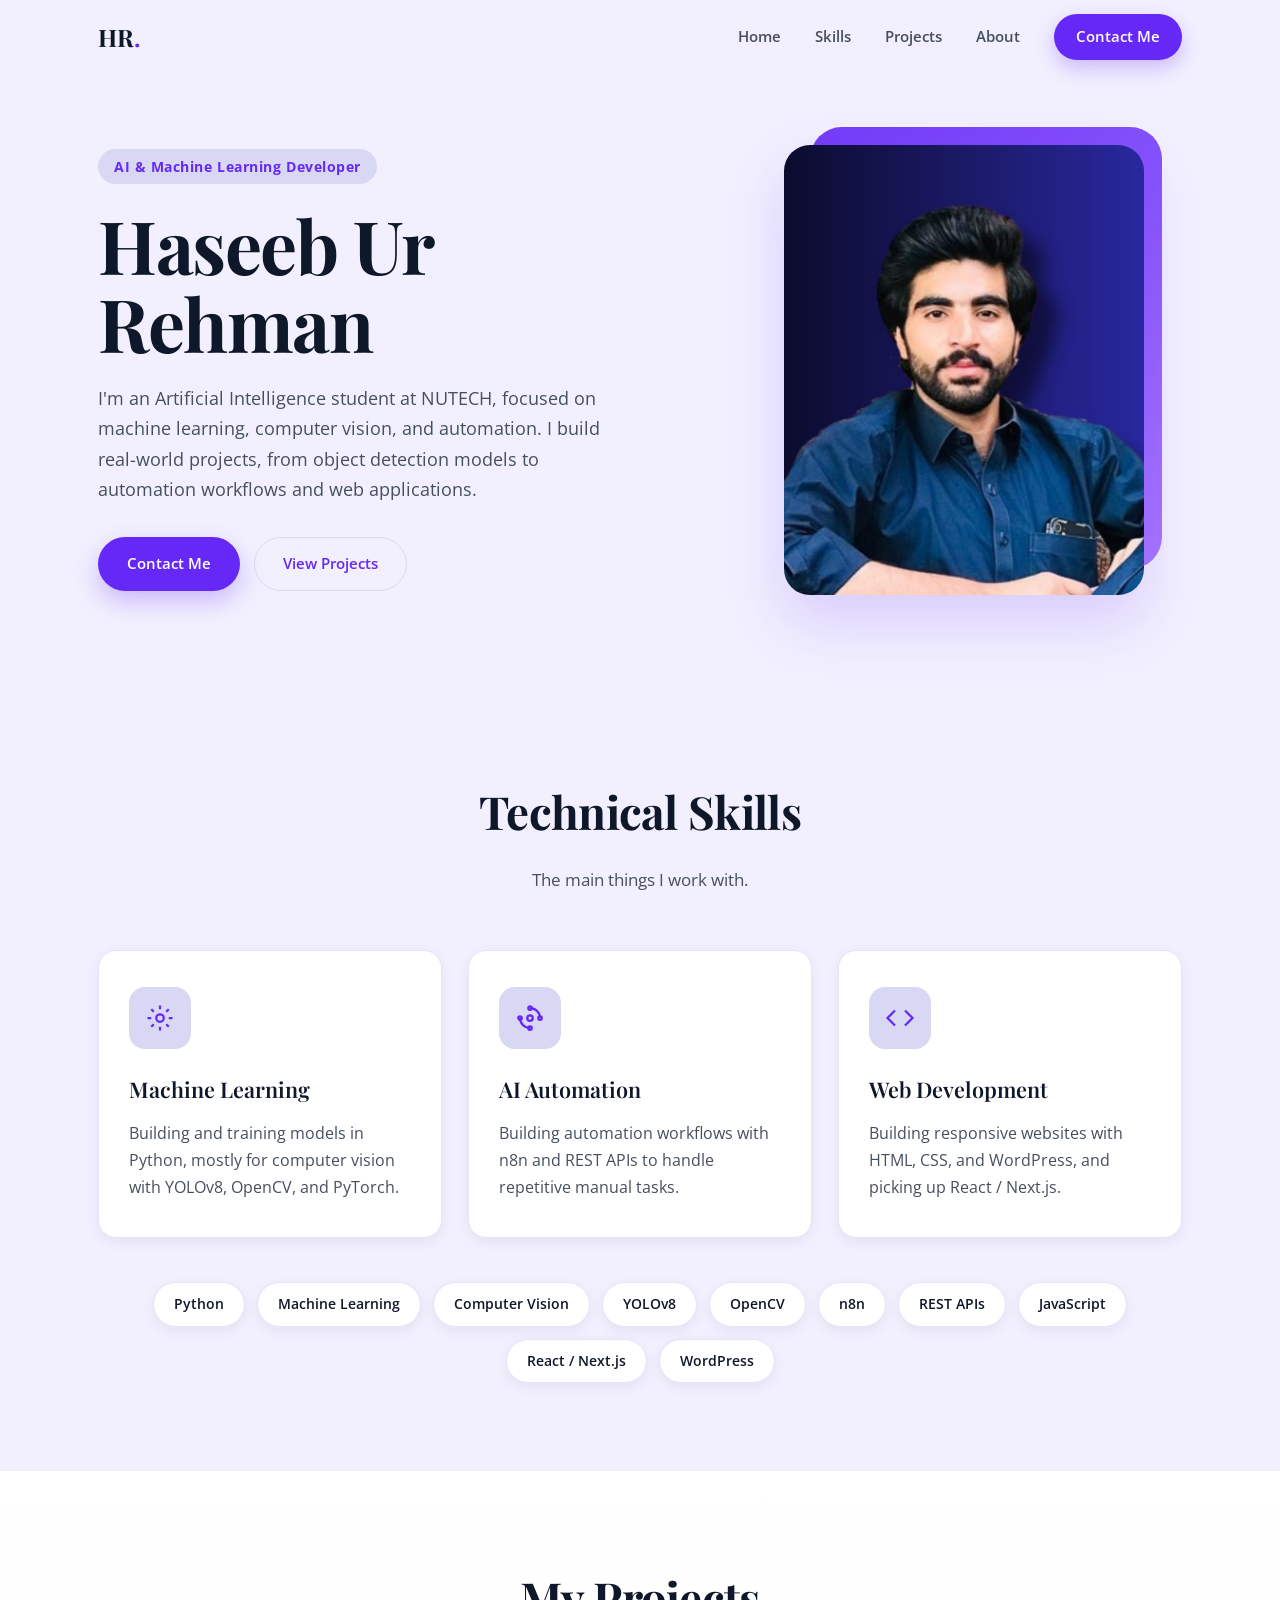
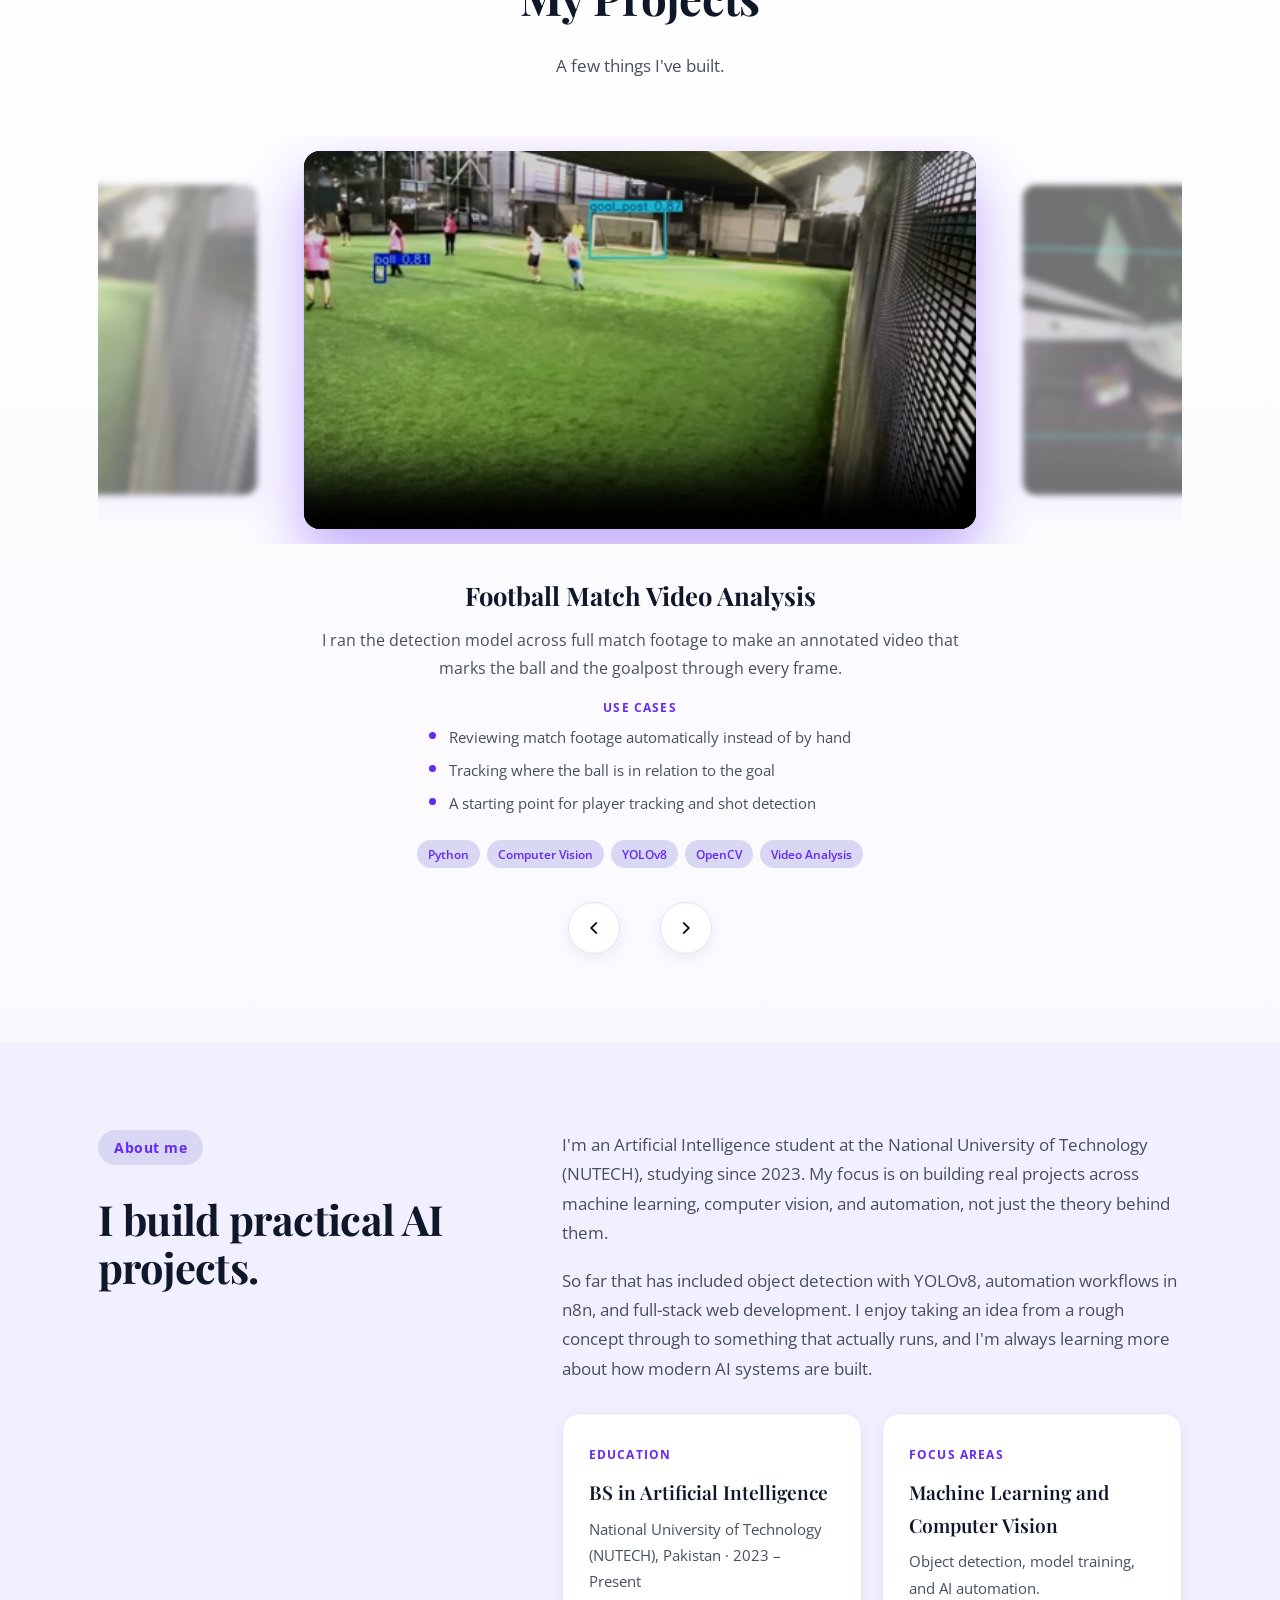
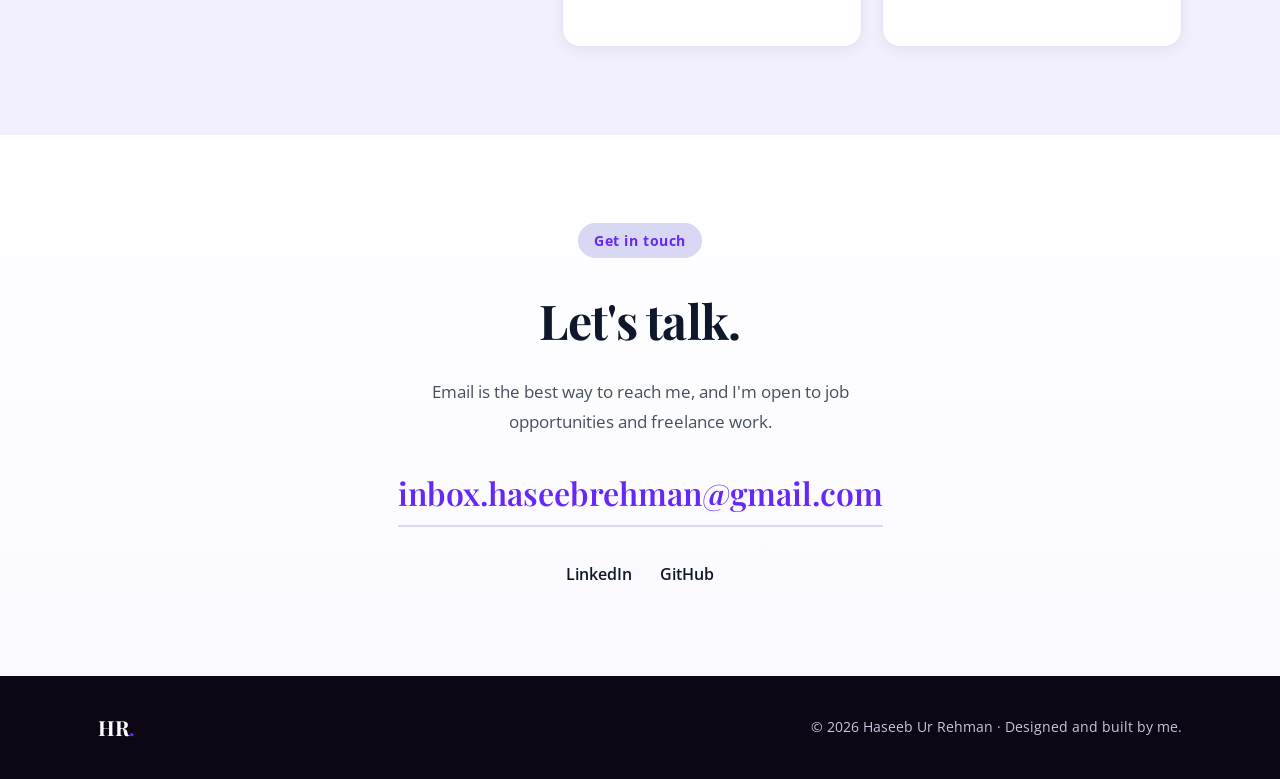
==== commit a12ed549: "Projects: infinite coverflow carousel with detail panel - Media-centric coverflow: 16:9 center slide" ====
--- a/index.html
+++ b/index.html
@@ -10,7 +10,7 @@
     <link rel="preconnect" href="https://fonts.gstatic.com" crossorigin>
     <link href="https://fonts.googleapis.com/css2?family=Playfair+Display:wght@500;600;700&family=Open+Sans:wght@400;500;600;700&display=swap" rel="stylesheet">
 
-    <link rel="stylesheet" href="style.css?v=5">
+    <link rel="stylesheet" href="style.css?v=13">
 </head>
 <body>
 
@@ -130,16 +130,8 @@
                 </div>
 
                 <div class="proj">
-                    <div class="proj-tabs" id="projTabs">
-                        <button class="proj-tab active" data-i="0" aria-label="Project 1">01</button>
-                        <button class="proj-tab" data-i="1" aria-label="Project 2">02</button>
-                        <button class="proj-tab" data-i="2" aria-label="Project 3">03</button>
-                        <button class="proj-tab" data-i="3" aria-label="Project 4">04</button>
-                        <button class="proj-tab" data-i="4" aria-label="Project 5">05</button>
-                        <button class="proj-tab" data-i="5" aria-label="Project 6">06</button>
-                    </div>
-
-                    <div class="proj-stage" id="projStage">
+                    <div class="proj-viewport">
+                        <div class="proj-track" id="projTrack">
 
                         <!-- Project 1 -->
                         <article class="proj-panel active">
@@ -268,6 +260,18 @@
                             </div>
                         </article>
 
+                        </div>
+                    </div>
+
+                    <div class="proj-detail" id="projDetail"></div>
+
+                    <div class="proj-controls">
+                        <button class="proj-arrow" id="projPrev" aria-label="Previous project">
+                            <svg viewBox="0 0 24 24" fill="none" stroke="currentColor" stroke-width="2"><polyline points="15 18 9 12 15 6"/></svg>
+                        </button>
+                        <button class="proj-arrow" id="projNext" aria-label="Next project">
+                            <svg viewBox="0 0 24 24" fill="none" stroke="currentColor" stroke-width="2"><polyline points="9 18 15 12 9 6"/></svg>
+                        </button>
                     </div>
                 </div>
             </div>
@@ -338,6 +342,6 @@
         </div>
     </footer>
 
-    <script src="script.js?v=5"></script>
+    <script src="script.js?v=13"></script>
 </body>
 </html>
--- a/style.css
+++ b/style.css
@@ -259,96 +259,147 @@
 
 /* ---------- Projects ---------- */
 
-.proj-tabs {
+.proj-viewport {
+    position: relative;
+    overflow: hidden;
+}
+.proj-track {
+    position: relative;
+    width: 100%;
+    height: 100%;
+}
+/* Each slide is absolutely centred; JS offsets it by its circular distance
+   from the active one, so the carousel loops with no empty ends. */
+.proj-panel {
+    position: absolute;
+    top: 50%;
+    left: 50%;
+    width: 62%;
+    border-radius: 16px;
+    overflow: hidden;
+    background: #0d0614;
+    box-shadow: var(--shadow-md);
+    opacity: 0;
+    transform: translate(-50%, -50%) scale(0.82);
+    transition: transform .6s cubic-bezier(0.4, 0, 0.2, 1), opacity .5s ease, filter .5s ease, box-shadow .6s ease;
+    cursor: pointer;
+    user-select: none;
+}
+.proj-panel.is-active {
+    box-shadow: 0 26px 60px rgba(101, 40, 247, .4); /* accent glow on the focused one */
+    cursor: default;
+}
+.proj-panel .proj-info { display: none; } /* project text shows in .proj-detail below */
+
+/* Carousel controls */
+.proj-controls {
     display: flex;
+    align-items: center;
     justify-content: center;
-    flex-wrap: wrap;
-    gap: 14px;
-    margin-bottom: 40px;
-}
-.proj-tab {
-    font-family: var(--font-display);
-    font-weight: 600;
-    font-size: 1.05rem;
-    width: 58px; height: 58px;
+    gap: 40px;
+    margin-top: 34px;
+}
+.proj-arrow {
+    width: 52px; height: 52px;
+    flex: none;
+    display: grid;
+    place-items: center;
     border-radius: 50%;
     border: 1.5px solid var(--line);
     background: var(--card);
-    color: var(--body);
+    color: var(--ink);
     cursor: pointer;
-    transition: all .2s ease;
-}
-.proj-tab:hover { border-color: var(--accent); color: var(--accent); }
-.proj-tab.active {
+    box-shadow: var(--shadow-sm);
+    transition: background .2s ease, color .2s ease, border-color .2s ease, transform .2s ease;
+}
+.proj-arrow svg { width: 22px; height: 22px; }
+.proj-arrow:hover {
     background: var(--accent);
     border-color: var(--accent);
     color: #fff;
-    box-shadow: 0 10px 24px rgba(101, 40, 247, .3);
-}
-
-.proj-stage { position: relative; min-height: 440px; }
-.proj-panel {
-    display: none;
-    grid-template-columns: 1.1fr 0.9fr;
-    gap: 40px;
+    transform: translateY(-2px);
+}
+.proj-dots {
+    display: flex;
     align-items: center;
-    background: var(--card);
-    border: 1px solid var(--line);
-    border-radius: 26px;
-    padding: 30px;
-    box-shadow: var(--shadow-md);
-}
-.proj-panel.active { display: grid; animation: fade .45s ease; }
-@keyframes fade { from { opacity: 0; transform: translateY(14px); } to { opacity: 1; transform: none; } }
-
-.proj-media {
-    border-radius: 16px;
-    overflow: hidden;
-    background: #0d0614;
-    border: 1px solid var(--line);
-    box-shadow: var(--shadow-sm);
-}
+    gap: 10px;
+}
+.proj-dot {
+    width: 10px; height: 10px;
+    padding: 0;
+    border: 0;
+    border-radius: 50%;
+    background: var(--lav);
+    cursor: pointer;
+    transition: width .25s ease, background .25s ease;
+}
+.proj-dot.active {
+    width: 28px;
+    border-radius: 6px;
+    background: var(--accent);
+}
+
+.proj-media { background: #0d0614; }
 .proj-media img,
 .proj-media video { width: 100%; aspect-ratio: 16 / 9; object-fit: cover; display: block; }
 
+/* Active project's text, shown below the coverflow */
+.proj-detail {
+    max-width: 640px;
+    margin: 30px auto 0;
+    text-align: center;
+}
+.proj-detail .proj-title { font-size: 1.6rem; margin-bottom: 10px; }
+.proj-detail .proj-lead { font-size: 1rem; margin-bottom: 16px; }
+.proj-detail .proj-subhead { margin-bottom: 8px; }
+.proj-detail .proj-features {
+    display: inline-block;
+    text-align: left;
+    margin-bottom: 16px;
+}
+.proj-detail .proj-features li { font-size: 0.95rem; margin-bottom: 7px; }
+.proj-detail .proj-tags { justify-content: center; margin-bottom: 18px; }
+.proj-detail .proj-links { justify-content: center; }
+
 .proj-subhead {
     font-weight: 700;
-    font-size: 0.76rem;
+    font-size: 0.72rem;
     text-transform: uppercase;
     letter-spacing: 0.1em;
     color: var(--accent);
-    margin-bottom: 10px;
+    margin-bottom: 5px;
 }
 
 .proj-title {
     font-family: var(--font-display);
     font-weight: 700;
-    font-size: 1.7rem;
-    color: var(--ink);
-    margin-bottom: 12px;
-}
-.proj-lead { margin-bottom: 20px; }
-.proj-features { list-style: none; margin-bottom: 22px; }
+    font-size: 1.35rem;
+    color: var(--ink);
+    margin-bottom: 8px;
+}
+.proj-lead { font-size: 0.92rem; margin-bottom: 12px; }
+.proj-features { list-style: none; margin-bottom: 14px; }
 .proj-features li {
     position: relative;
-    padding-left: 26px;
-    margin-bottom: 10px;
+    padding-left: 20px;
+    margin-bottom: 5px;
+    font-size: 0.9rem;
 }
 .proj-features li::before {
     content: "";
     position: absolute;
-    left: 0; top: 9px;
-    width: 8px; height: 8px;
+    left: 0; top: 7px;
+    width: 7px; height: 7px;
     border-radius: 50%;
     background: var(--accent);
 }
-.proj-tags { display: flex; flex-wrap: wrap; gap: 8px; margin-bottom: 24px; }
+.proj-tags { display: flex; flex-wrap: wrap; gap: 7px; margin-bottom: 14px; }
 .proj-tags span {
-    font-size: 0.8rem;
+    font-size: 0.74rem;
     font-weight: 600;
     color: var(--accent);
     background: var(--lav);
-    padding: 5px 14px;
+    padding: 4px 11px;
     border-radius: 40px;
 }
 .proj-links { display: flex; gap: 12px; flex-wrap: wrap; }
@@ -469,7 +520,7 @@
 @media (max-width: 1024px) {
     .wrap { padding: 0 24px; }
     .hero-inner { gap: 40px; }
-    .proj-panel { gap: 30px; padding: 24px; }
+    .proj-panel { width: 72%; }
 }
 
 /* Collapse nav to a hamburger before the links get cramped */
@@ -504,8 +555,7 @@
     .hero-photo { order: -1; }
 
     .skill-cards { grid-template-columns: 1fr; }
-    .proj-stage { min-height: 0; }
-    .proj-panel { grid-template-columns: 1fr; gap: 22px; padding: 22px; }
+    .proj-panel { width: 82%; }
     .proj-media img,
     .proj-media video { aspect-ratio: 16 / 10; }
     .about { grid-template-columns: 1fr; gap: 22px; }
@@ -524,10 +574,10 @@
 
     .skill-card { padding: 28px 22px; }
 
-    .proj-tabs { gap: 8px; margin-bottom: 32px; }
-    .proj-tab { width: 46px; height: 46px; font-size: 0.95rem; }
-    .proj-panel { padding: 16px; border-radius: 20px; }
-    .proj-title { font-size: 1.4rem; }
+    .proj-controls { gap: 16px; margin-top: 24px; }
+    .proj-arrow { width: 46px; height: 46px; }
+    .proj-panel { width: 86%; border-radius: 14px; }
+    .proj-detail .proj-title { font-size: 1.4rem; }
 
     .about-cards { grid-template-columns: 1fr; }
     .about-heading { font-size: clamp(1.6rem, 8vw, 2.2rem); }
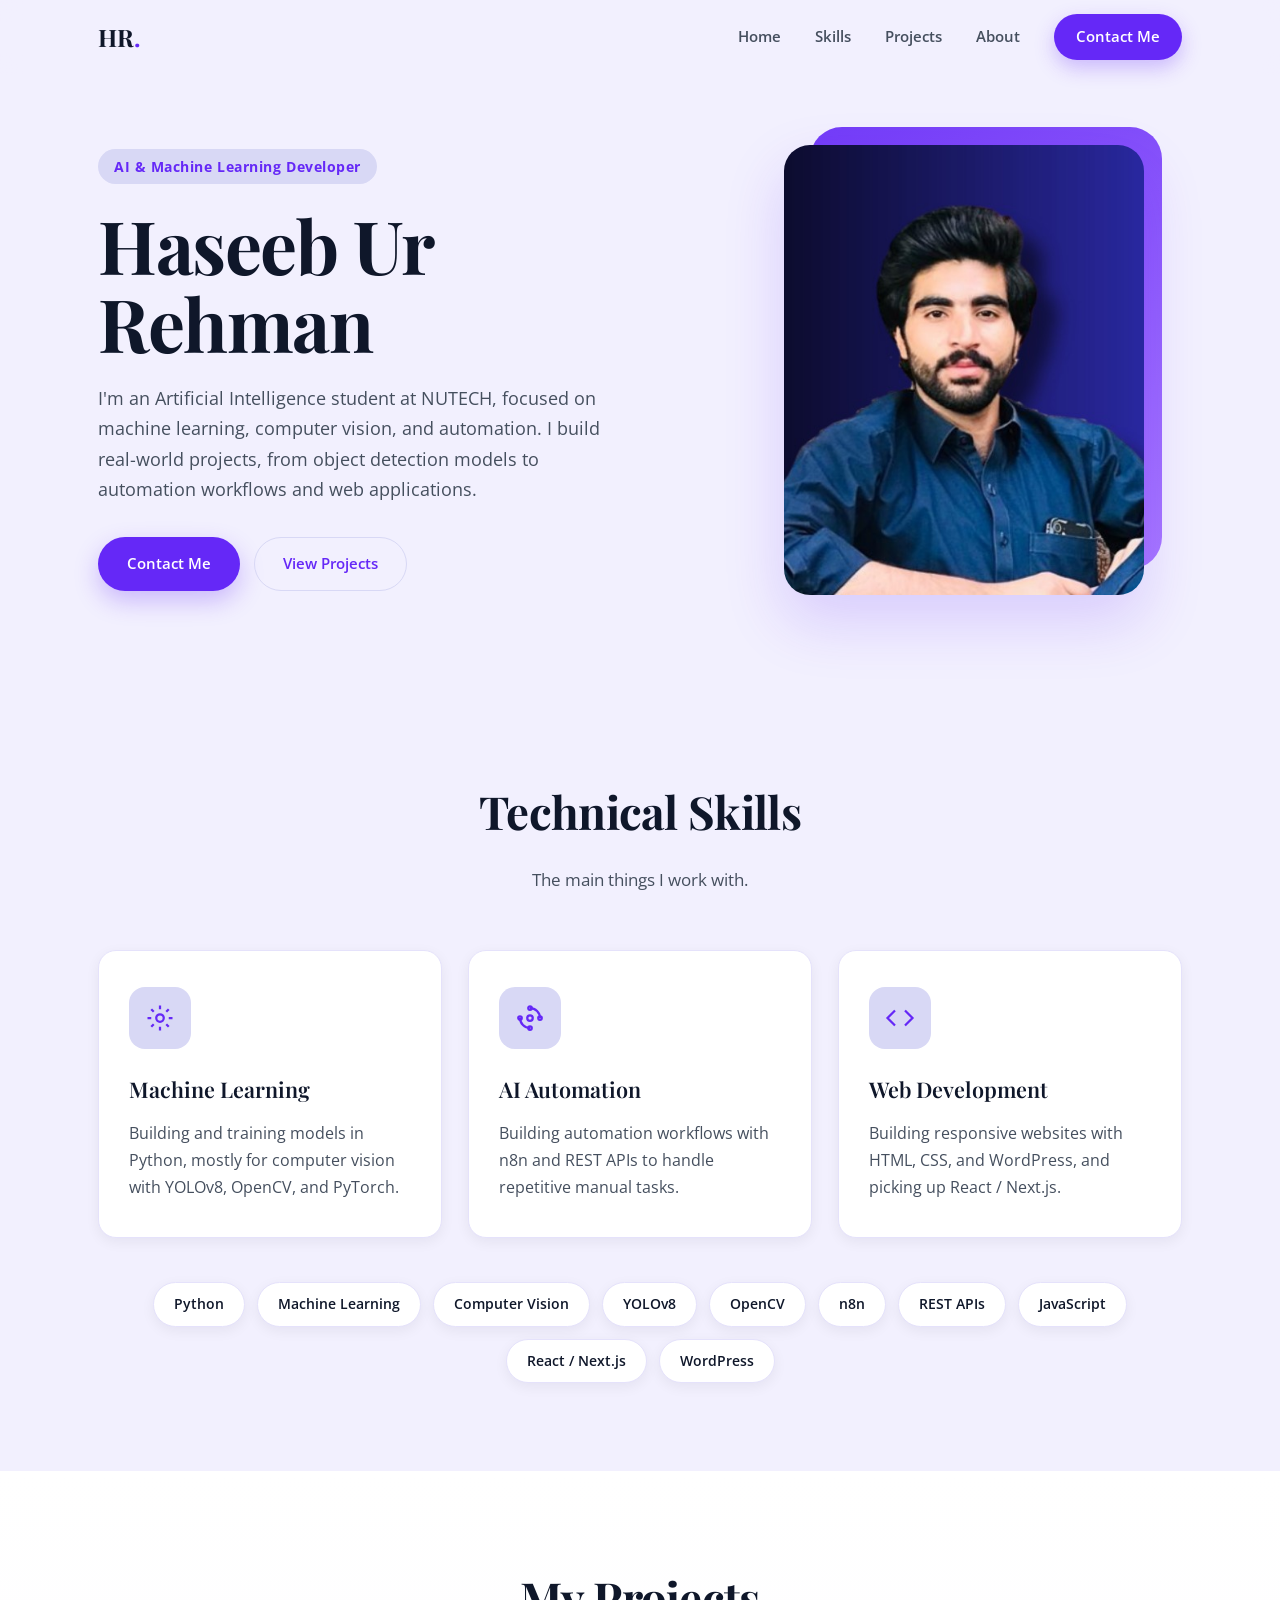
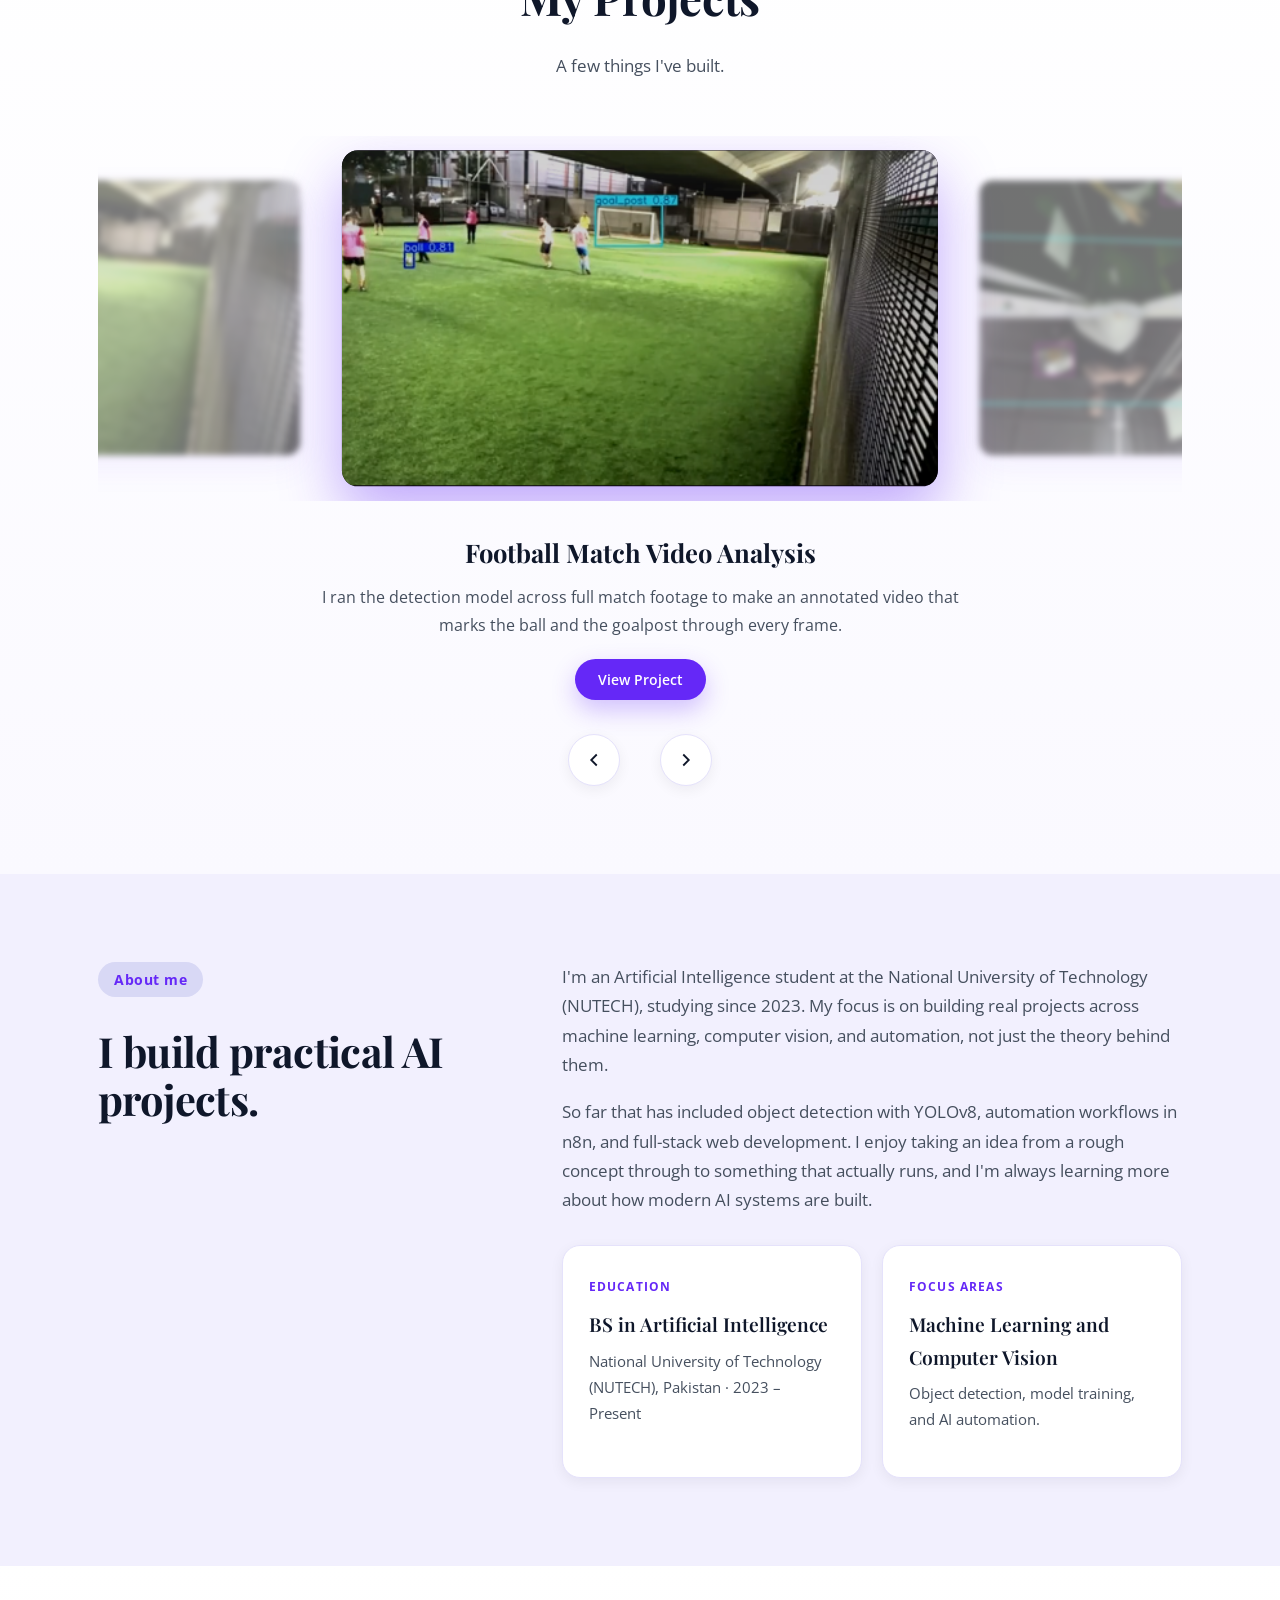
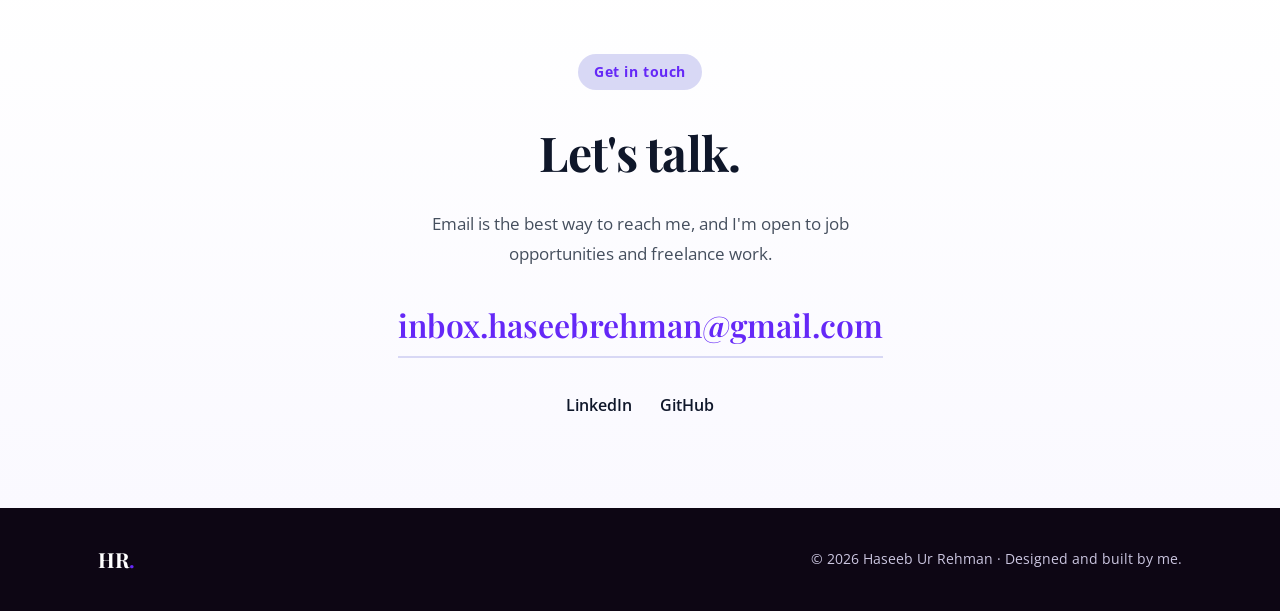
==== commit 7b4fc24c: "Projects: click-to-open detail page with full writeups - Click the centred project (or "View Project" ====
--- a/index.html
+++ b/index.html
@@ -10,7 +10,7 @@
     <link rel="preconnect" href="https://fonts.gstatic.com" crossorigin>
     <link href="https://fonts.googleapis.com/css2?family=Playfair+Display:wght@500;600;700&family=Open+Sans:wght@400;500;600;700&display=swap" rel="stylesheet">
 
-    <link rel="stylesheet" href="style.css?v=13">
+    <link rel="stylesheet" href="style.css?v=16">
 </head>
 <body>
 
@@ -141,6 +141,9 @@
                             <div class="proj-info">
                                 <h3 class="proj-title">Football Match Video Analysis</h3>
                                 <p class="proj-lead">I ran the detection model across full match footage to make an annotated video that marks the ball and the goalpost through every frame.</p>
+                                <p class="proj-subhead">Overview</p>
+                                <p class="proj-body">This project takes the object-detection model I trained and applies it to a full match instead of single frames. I run the footage through the model frame by frame, and for each frame it marks the ball and the goalpost with a bounding box and a confidence score, then writes it all back out as an annotated clip.</p>
+                                <p class="proj-body">The point was to see how the model holds up on real, moving footage, where there is motion blur, changing camera angles, and players getting in the way. It also gives me a base to grow toward tracking players and detecting shots on goal.</p>
                                 <p class="proj-subhead">Use cases</p>
                                 <ul class="proj-features">
                                     <li>Reviewing match footage automatically instead of by hand</li>
@@ -161,6 +164,9 @@
                             <div class="proj-info">
                                 <h3 class="proj-title">Smart Fridge Checkout System</h3>
                                 <p class="proj-lead">A computer-vision system for an autonomous smart fridge. Cameras inside the unit detect every product a customer takes and build a live, itemized bill in real time, with no scanning or cashier needed.</p>
+                                <p class="proj-subhead">Overview</p>
+                                <p class="proj-body">This is a computer-vision system for an autonomous smart fridge, the kind of unattended unit where a customer opens the door, takes what they want, and leaves. Cameras inside the fridge watch the shelves, and the model detects each product as it is picked up.</p>
+                                <p class="proj-body">As items are removed, the system builds a live, itemized bill in real time, adding each product with its price and updating the running total, so the customer is charged automatically with no scanning, no barcodes, and no cashier. It is a practical take on grab-and-go retail.</p>
                                 <p class="proj-subhead">Key features</p>
                                 <ul class="proj-features">
                                     <li>Real-time product detection from multiple in-fridge cameras</li>
@@ -182,6 +188,9 @@
                             <div class="proj-info">
                                 <h3 class="proj-title">TaskPilot AI Agent</h3>
                                 <p class="proj-lead">An AI agent that turns a plain-language request or an uploaded document into a finished result. It understands the task, plans the steps, picks the right tools, and runs them to reach an answer.</p>
+                                <p class="proj-subhead">Overview</p>
+                                <p class="proj-body">TaskPilot is an AI agent that takes a plain-language request, or an uploaded document, and works through it from start to finish. It first understands what kind of task it is, then plans the steps, decides which tools it needs, runs them, and returns a final answer.</p>
+                                <p class="proj-body">Under the hood it connects an LLM to a set of tools: a calculator, web search, a file reader, and reminders. Each step is streamed to a live console so you can follow its reasoning, and it is built as a full web app with a task composer, a history of past runs, and a tools panel.</p>
                                 <p class="proj-subhead">Key features</p>
                                 <ul class="proj-features">
                                     <li>Understands a task from plain language or a document</li>
@@ -203,6 +212,10 @@
                             <div class="proj-info">
                                 <h3 class="proj-title">NUTECH Virtual Assistant Chatbot</h3>
                                 <p class="proj-lead">A chatbot that answers common questions about NUTECH, like admissions, programs, facilities, and student life.</p>
+                                <p class="proj-subhead">Overview</p>
+                                <p class="proj-body">This is a chatbot that answers the questions new and prospective students actually ask about NUTECH: admissions, programs, fees, facilities, and student life. I built the question-matching in plain JavaScript with a keyword approach, so it runs entirely in the browser with no backend.</p>
+                                <p class="proj-body">It has a simple real-time chat interface and covers the main information sections you would normally have to dig through a university website to find, packaged into a quick conversational format.</p>
+                                <p class="proj-subhead">Key features</p>
                                 <ul class="proj-features">
                                     <li>Keyword-based question matching written in plain JavaScript</li>
                                     <li>Simple, real-time chat interface</li>
@@ -226,6 +239,10 @@
                             <div class="proj-info">
                                 <h3 class="proj-title">Inventory Management AI Agent</h3>
                                 <p class="proj-lead">An automation built in n8n that handles inventory tasks by wiring a few APIs together, with no full backend needed.</p>
+                                <p class="proj-subhead">Overview</p>
+                                <p class="proj-body">This is an automation I built in n8n to handle routine inventory work without writing a full backend. It connects a few APIs into one workflow that can search for products, update stock levels, and add new items.</p>
+                                <p class="proj-body">I built it mainly to learn how to design automation workflows, wiring triggers, API calls, and webhooks together, and to see how much repetitive inventory work a well-designed flow can take over.</p>
+                                <p class="proj-subhead">Key features</p>
                                 <ul class="proj-features">
                                     <li>Searches for products, updates stock, and adds new items</li>
                                     <li>Connects multiple APIs into one workflow</li>
@@ -248,6 +265,9 @@
                             <div class="proj-info">
                                 <h3 class="proj-title">Football Object Detection System</h3>
                                 <p class="proj-lead">A custom YOLOv8 model that detects the ball and the goalpost in football frames, drawing bounding boxes with confidence scores.</p>
+                                <p class="proj-subhead">Overview</p>
+                                <p class="proj-body">This is the object-detection model at the core of my football work. I trained a custom YOLOv8 model to recognise the ball and the goalpost in football frames, and it draws a bounding box with a confidence score around each one it finds.</p>
+                                <p class="proj-body">It is built in Python with OpenCV and PyTorch, and it is the foundation the video-analysis project builds on: the same model, applied to full match footage.</p>
                                 <p class="proj-subhead">Key features</p>
                                 <ul class="proj-features">
                                     <li>Custom-trained YOLOv8 detection model</li>
@@ -342,6 +362,17 @@
         </div>
     </footer>
 
-    <script src="script.js?v=13"></script>
+    <!-- Project detail overlay -->
+    <div class="proj-modal" id="projModal" aria-hidden="true">
+        <div class="proj-modal-backdrop" data-close></div>
+        <div class="proj-modal-card" role="dialog" aria-modal="true" aria-label="Project details">
+            <button class="proj-modal-close" data-close aria-label="Close">
+                <svg viewBox="0 0 24 24" fill="none" stroke="currentColor" stroke-width="2"><line x1="18" y1="6" x2="6" y2="18"/><line x1="6" y1="6" x2="18" y2="18"/></svg>
+            </button>
+            <div class="proj-modal-body" id="projModalBody"></div>
+        </div>
+    </div>
+
+    <script src="script.js?v=14"></script>
 </body>
 </html>
--- a/style.css
+++ b/style.css
@@ -274,7 +274,7 @@
     position: absolute;
     top: 50%;
     left: 50%;
-    width: 62%;
+    width: 55%;
     border-radius: 16px;
     overflow: hidden;
     background: #0d0614;
@@ -360,6 +360,74 @@
 .proj-detail .proj-features li { font-size: 0.95rem; margin-bottom: 7px; }
 .proj-detail .proj-tags { justify-content: center; margin-bottom: 18px; }
 .proj-detail .proj-links { justify-content: center; }
+.proj-detail .btn { margin-top: 4px; }
+
+/* Project detail overlay ("page" that opens on click) */
+.proj-modal {
+    position: fixed;
+    inset: 0;
+    z-index: 200;
+    display: flex;
+    align-items: center;
+    justify-content: center;
+    padding: 24px;
+    opacity: 0;
+    visibility: hidden;
+    transition: opacity .3s ease, visibility .3s ease;
+}
+.proj-modal.open { opacity: 1; visibility: visible; }
+.proj-modal-backdrop {
+    position: absolute;
+    inset: 0;
+    background: rgba(13, 6, 20, .62);
+    backdrop-filter: blur(4px);
+}
+.proj-modal-card {
+    position: relative;
+    z-index: 1;
+    width: 100%;
+    max-width: 820px;
+    max-height: 88vh;
+    overflow-y: auto;
+    background: var(--card);
+    border-radius: 22px;
+    box-shadow: var(--shadow-lg);
+    padding: 24px;
+    transform: translateY(18px) scale(.98);
+    transition: transform .3s cubic-bezier(0.4, 0, 0.2, 1);
+}
+.proj-modal.open .proj-modal-card { transform: none; }
+.proj-modal-close {
+    position: absolute;
+    top: 16px;
+    right: 16px;
+    width: 40px;
+    height: 40px;
+    display: grid;
+    place-items: center;
+    border-radius: 50%;
+    border: 0;
+    background: var(--bg);
+    color: var(--ink);
+    cursor: pointer;
+    z-index: 2;
+    transition: background .2s ease, color .2s ease;
+}
+.proj-modal-close svg { width: 20px; height: 20px; }
+.proj-modal-close:hover { background: var(--lav); color: var(--accent); }
+.proj-modal-body .proj-media { border-radius: 14px; overflow: hidden; margin-bottom: 22px; background: #0d0614; }
+.proj-modal-body .proj-media video,
+.proj-modal-body .proj-media img { width: 100%; aspect-ratio: 16 / 9; object-fit: cover; display: block; }
+.proj-modal-body .proj-info { display: block; }
+.proj-modal-body .proj-title { font-size: 1.8rem; margin-bottom: 12px; }
+.proj-modal-body .proj-lead { font-size: 1.05rem; color: var(--ink); font-weight: 500; margin-bottom: 20px; }
+.proj-body { margin-bottom: 14px; }
+.proj-modal-body .proj-body { font-size: 1rem; line-height: 1.75; }
+.proj-modal-body .proj-subhead { margin-top: 22px; }
+.proj-modal-body .proj-features { margin-bottom: 20px; }
+.proj-modal-body .proj-features li { font-size: 0.98rem; margin-bottom: 8px; padding-left: 22px; }
+.proj-modal-body .proj-tags { margin-bottom: 22px; }
+.proj-modal-body .proj-links { display: flex; gap: 12px; flex-wrap: wrap; }
 
 .proj-subhead {
     font-weight: 700;
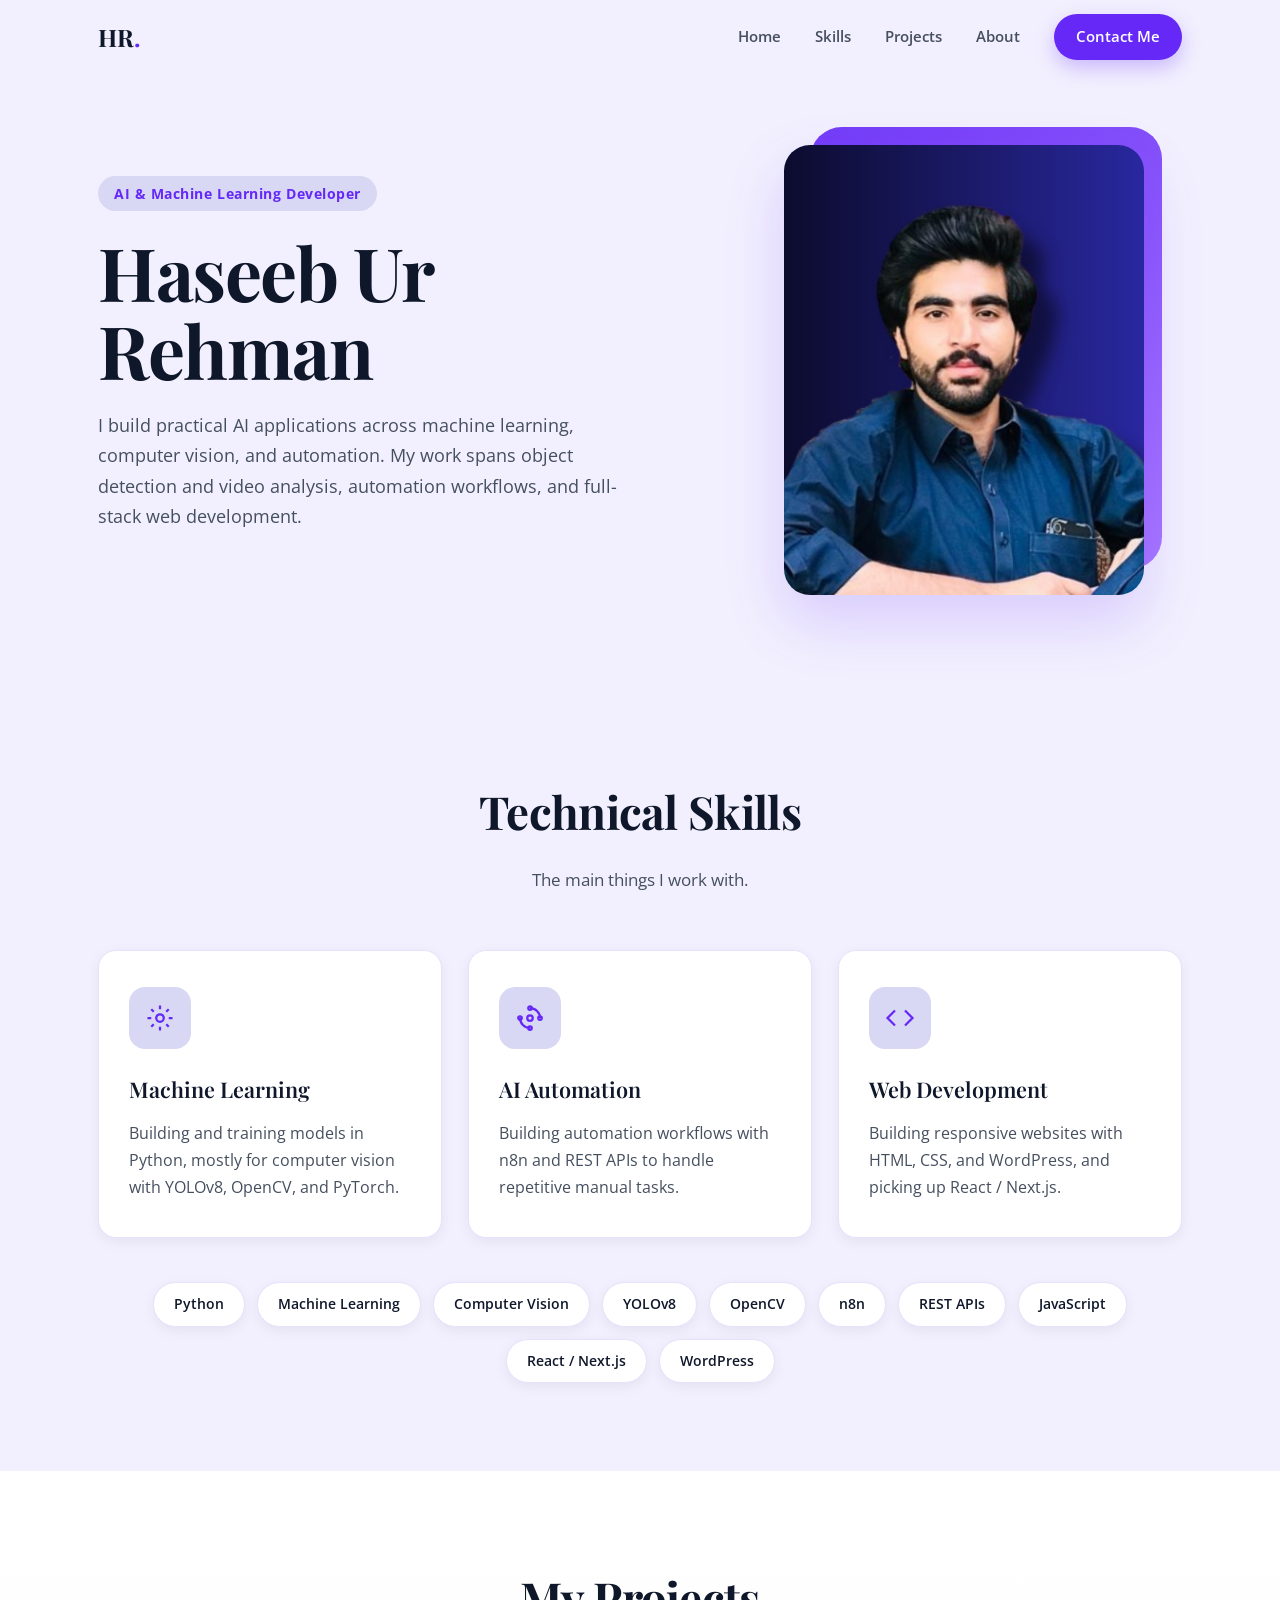
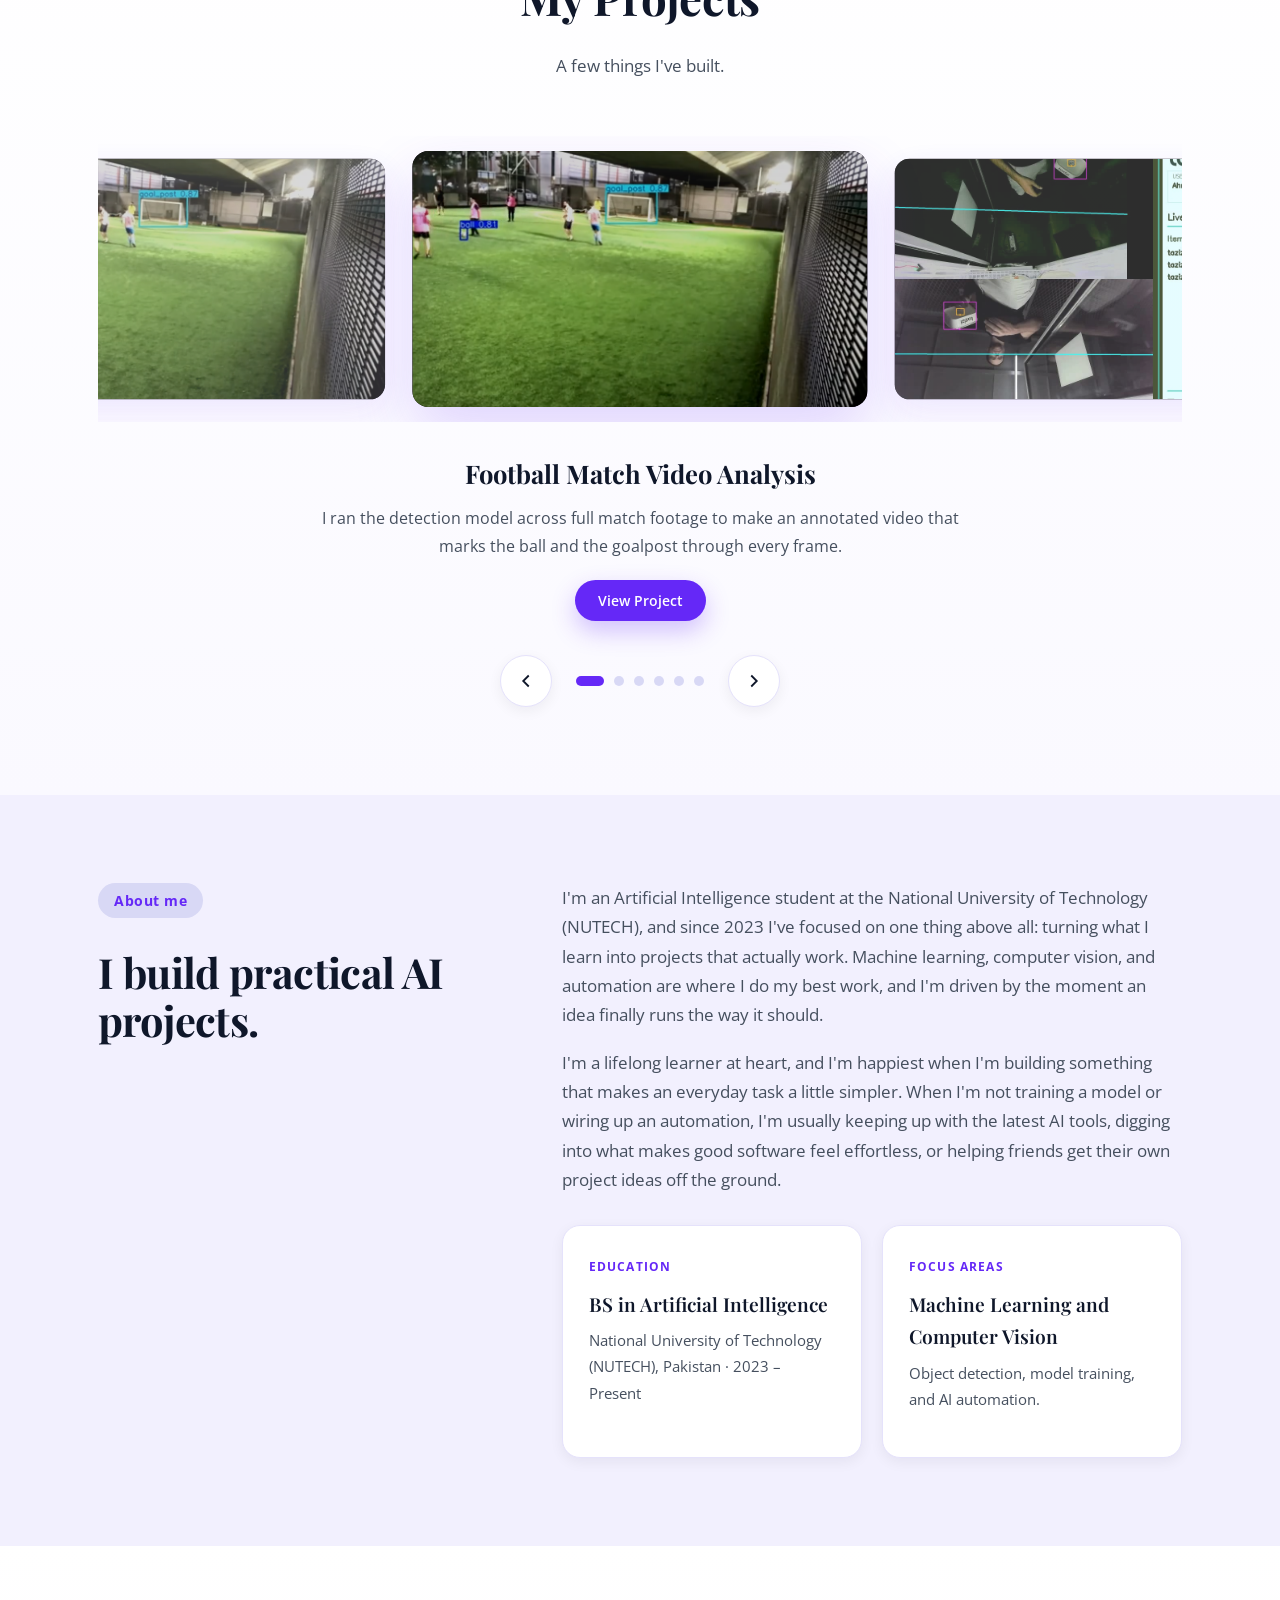
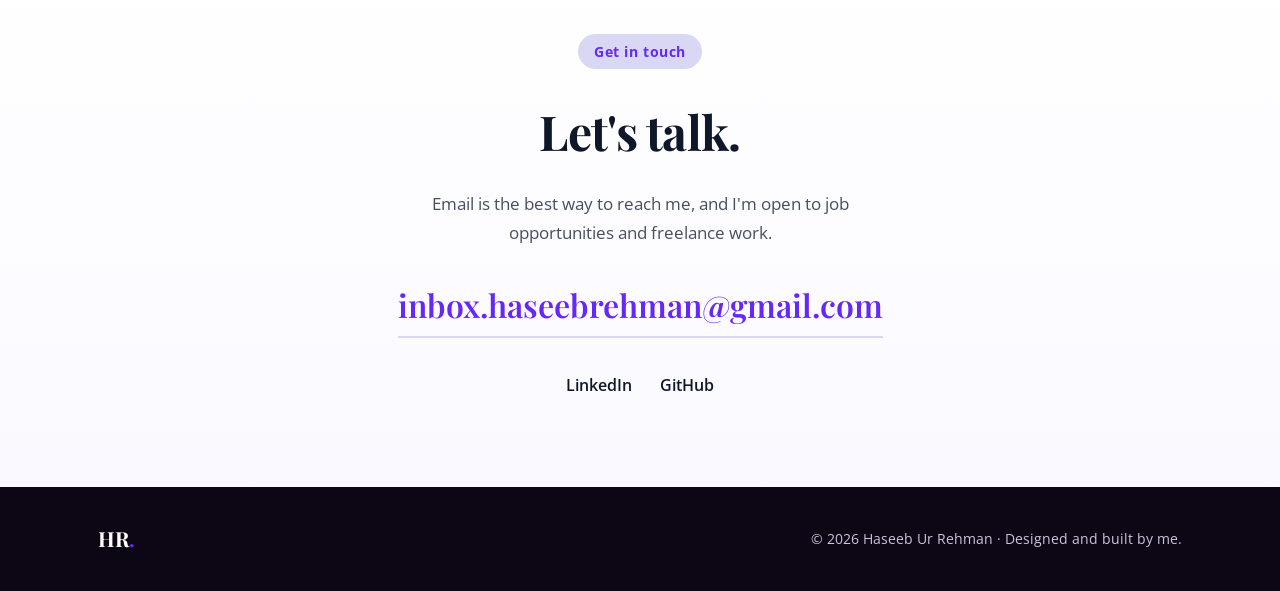
==== commit d93144aa: "Projects: auto-playing 3-up carousel; hero/about copy; nav scroll fix - Projects now a 3-up coverflo" ====
--- a/index.html
+++ b/index.html
@@ -10,7 +10,7 @@
     <link rel="preconnect" href="https://fonts.gstatic.com" crossorigin>
     <link href="https://fonts.googleapis.com/css2?family=Playfair+Display:wght@500;600;700&family=Open+Sans:wght@400;500;600;700&display=swap" rel="stylesheet">
 
-    <link rel="stylesheet" href="style.css?v=16">
+    <link rel="stylesheet" href="style.css?v=18">
 </head>
 <body>
 
@@ -42,14 +42,10 @@
                     <p class="eyebrow">AI &amp; Machine Learning Developer</p>
                     <h1 class="hero-name">Haseeb Ur Rehman</h1>
                     <p class="hero-bio">
-                        I'm an Artificial Intelligence student at NUTECH, focused on machine learning,
-                        computer vision, and automation. I build real-world projects, from object detection
-                        models to automation workflows and web applications.
+                        I build practical AI applications across machine learning, computer vision, and
+                        automation. My work spans object detection and video analysis, automation workflows,
+                        and full-stack web development.
                     </p>
-                    <div class="hero-actions">
-                        <a href="#contact" class="btn btn-primary">Contact Me</a>
-                        <a href="#projects" class="btn btn-ghost">View Projects</a>
-                    </div>
                 </div>
 
                 <div class="hero-photo">
@@ -289,6 +285,14 @@
                         <button class="proj-arrow" id="projPrev" aria-label="Previous project">
                             <svg viewBox="0 0 24 24" fill="none" stroke="currentColor" stroke-width="2"><polyline points="15 18 9 12 15 6"/></svg>
                         </button>
+                        <div class="proj-dots" id="projDots">
+                            <button class="proj-dot" data-i="0" aria-label="Go to project 1"></button>
+                            <button class="proj-dot" data-i="1" aria-label="Go to project 2"></button>
+                            <button class="proj-dot" data-i="2" aria-label="Go to project 3"></button>
+                            <button class="proj-dot" data-i="3" aria-label="Go to project 4"></button>
+                            <button class="proj-dot" data-i="4" aria-label="Go to project 5"></button>
+                            <button class="proj-dot" data-i="5" aria-label="Go to project 6"></button>
+                        </div>
                         <button class="proj-arrow" id="projNext" aria-label="Next project">
                             <svg viewBox="0 0 24 24" fill="none" stroke="currentColor" stroke-width="2"><polyline points="9 18 15 12 9 6"/></svg>
                         </button>
@@ -308,14 +312,17 @@
                     <div class="about-right">
                         <p>
                             I'm an Artificial Intelligence student at the National University of Technology
-                            (NUTECH), studying since 2023. My focus is on building real projects across machine
-                            learning, computer vision, and automation, not just the theory behind them.
+                            (NUTECH), and since 2023 I've focused on one thing above all: turning what I learn
+                            into projects that actually work. Machine learning, computer vision, and automation
+                            are where I do my best work, and I'm driven by the moment an idea finally runs the
+                            way it should.
                         </p>
                         <p>
-                            So far that has included object detection with YOLOv8, automation workflows in n8n,
-                            and full-stack web development. I enjoy taking an idea from a rough concept through to
-                            something that actually runs, and I'm always learning more about how modern AI systems
-                            are built.
+                            I'm a lifelong learner at heart, and I'm happiest when I'm building something that
+                            makes an everyday task a little simpler. When I'm not training a model or wiring up
+                            an automation, I'm usually keeping up with the latest AI tools, digging into what
+                            makes good software feel effortless, or helping friends get their own project ideas
+                            off the ground.
                         </p>
 
                         <div class="about-cards">
@@ -373,6 +380,6 @@
         </div>
     </div>
 
-    <script src="script.js?v=14"></script>
+    <script src="script.js?v=17"></script>
 </body>
 </html>
--- a/style.css
+++ b/style.css
@@ -27,7 +27,7 @@
 
 *, *::before, *::after { box-sizing: border-box; margin: 0; padding: 0; }
 
-html { scroll-behavior: smooth; }
+html { scroll-behavior: smooth; scroll-padding-top: 88px; }
 
 body {
     font-family: var(--font-body);
@@ -274,7 +274,7 @@
     position: absolute;
     top: 50%;
     left: 50%;
-    width: 55%;
+    width: 42%;
     border-radius: 16px;
     overflow: hidden;
     background: #0d0614;
@@ -286,7 +286,7 @@
     user-select: none;
 }
 .proj-panel.is-active {
-    box-shadow: 0 26px 60px rgba(101, 40, 247, .4); /* accent glow on the focused one */
+    box-shadow: var(--shadow-lg);
     cursor: default;
 }
 .proj-panel .proj-info { display: none; } /* project text shows in .proj-detail below */
@@ -296,7 +296,7 @@
     display: flex;
     align-items: center;
     justify-content: center;
-    gap: 40px;
+    gap: 24px;
     margin-top: 34px;
 }
 .proj-arrow {
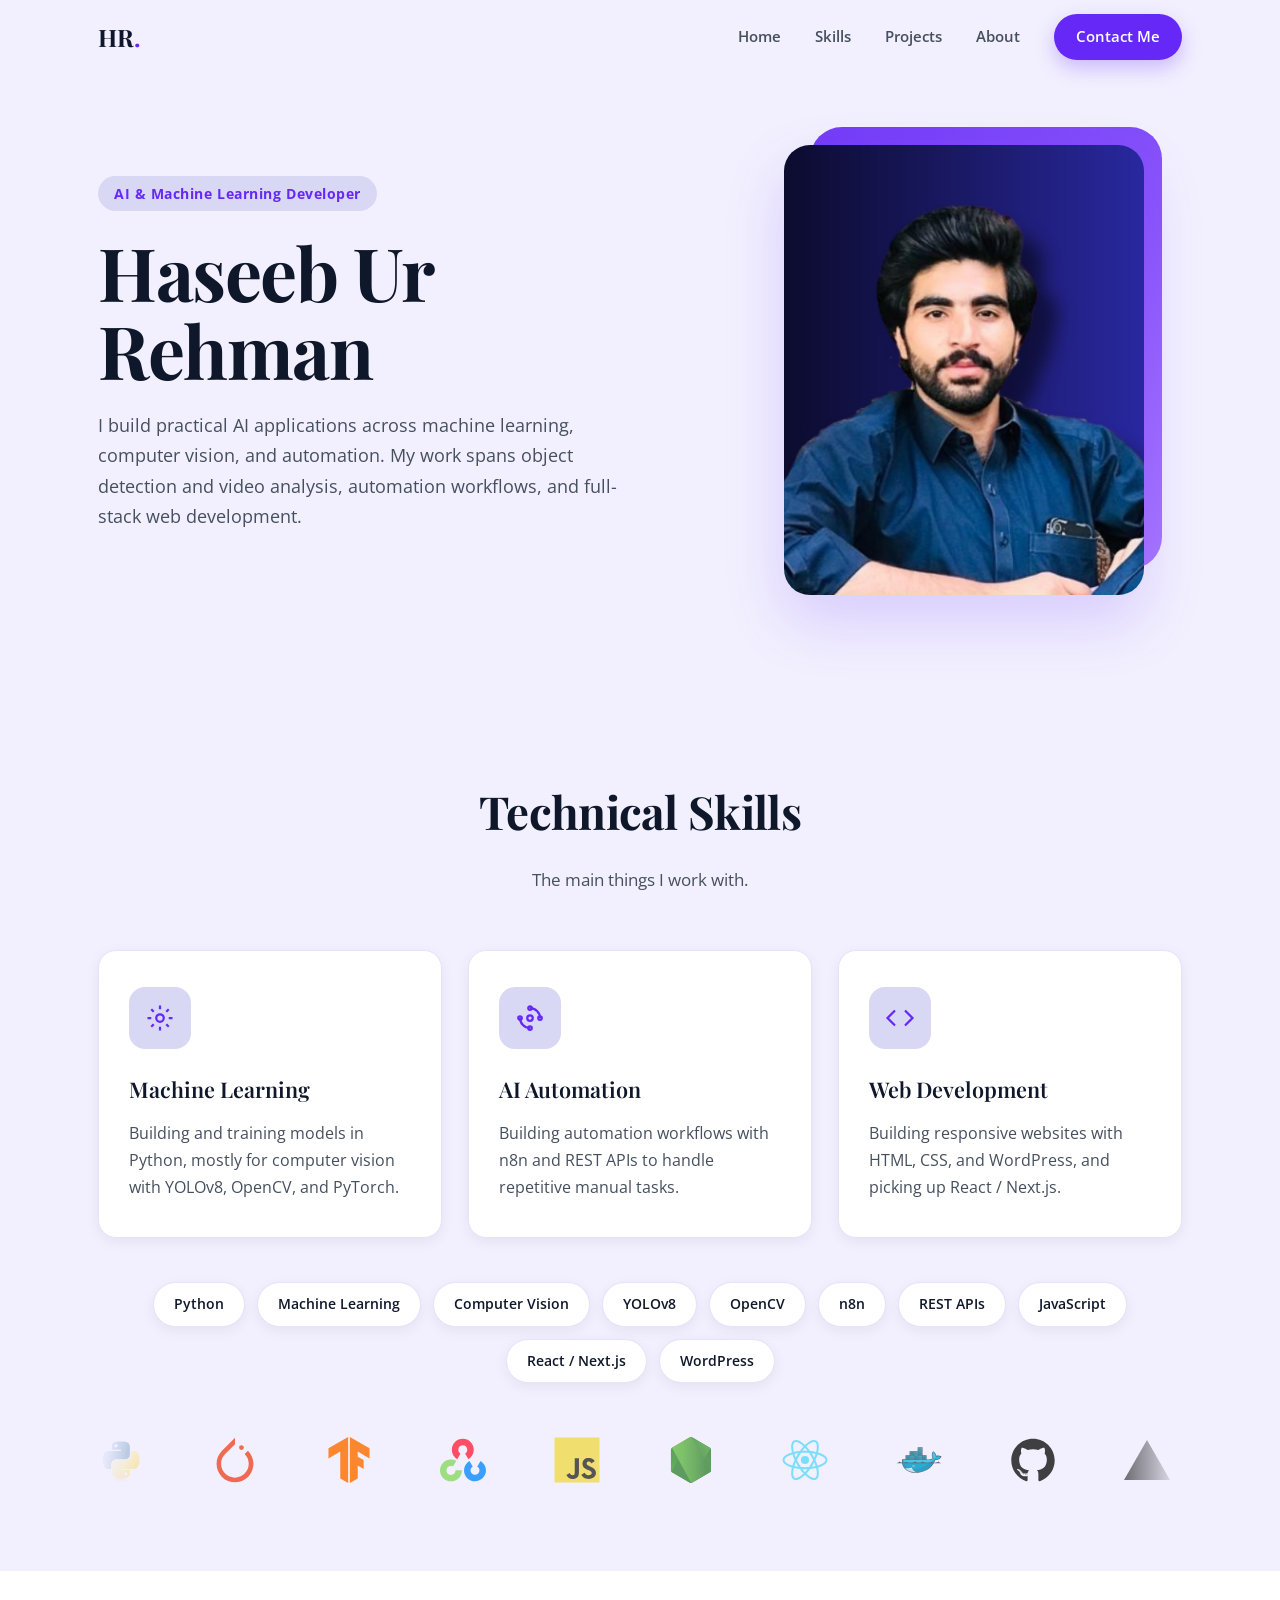
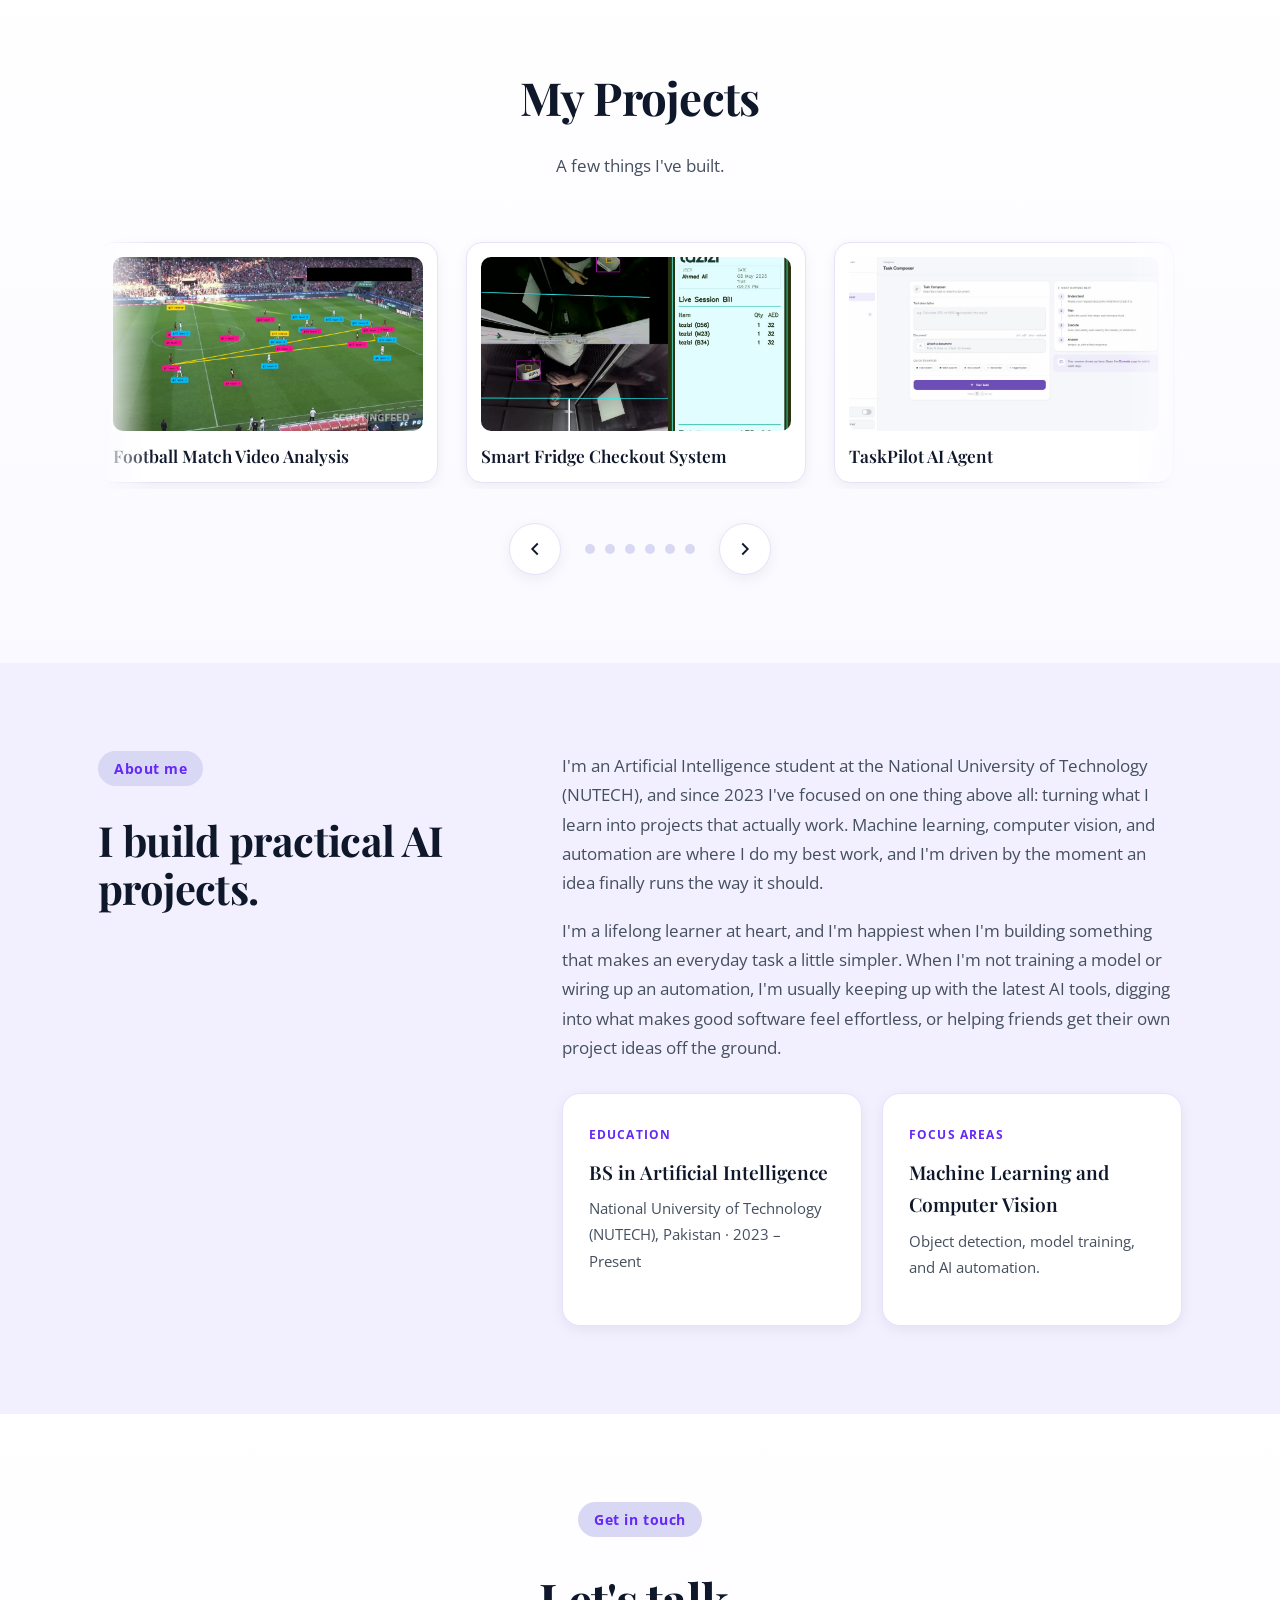
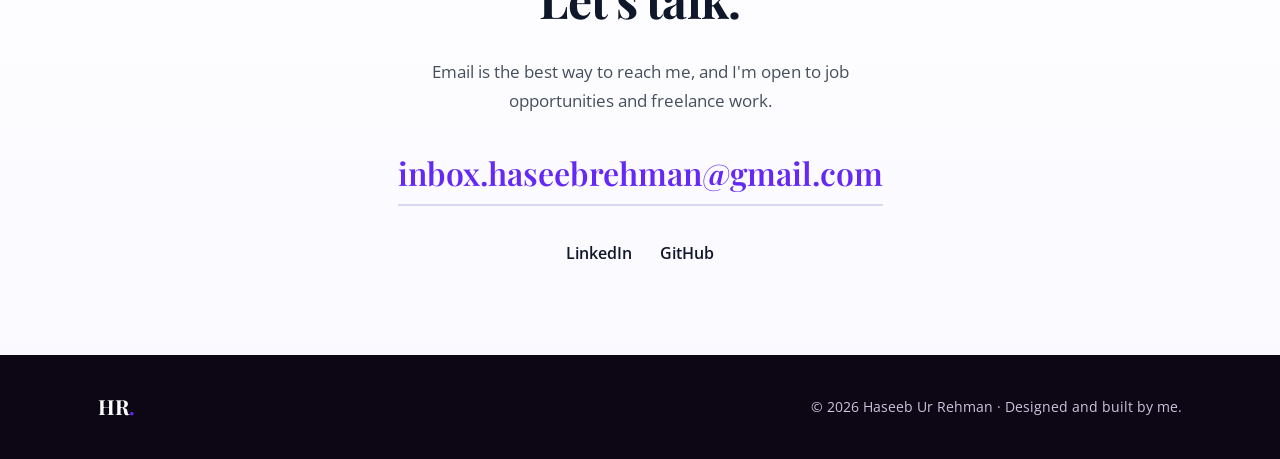
==== commit f17c5266: "Projects auto-scroll marquee + animated tech-logo strip - Projects now a continuous auto-scrolling m" ====
--- a/index.html
+++ b/index.html
@@ -10,7 +10,7 @@
     <link rel="preconnect" href="https://fonts.gstatic.com" crossorigin>
     <link href="https://fonts.googleapis.com/css2?family=Playfair+Display:wght@500;600;700&family=Open+Sans:wght@400;500;600;700&display=swap" rel="stylesheet">
 
-    <link rel="stylesheet" href="style.css?v=18">
+    <link rel="stylesheet" href="style.css?v=23">
 </head>
 <body>
 
@@ -114,6 +114,34 @@
                     <li>React / Next.js</li>
                     <li>WordPress</li>
                 </ul>
+
+                <div class="logos" aria-label="Technologies I use">
+                    <div class="logos-track">
+                        <img class="logo" src="assets/logos/python.svg" alt="Python">
+                        <img class="logo" src="assets/logos/pytorch.svg" alt="PyTorch">
+                        <img class="logo" src="assets/logos/tensorflow.svg" alt="TensorFlow">
+                        <img class="logo" src="assets/logos/opencv.svg" alt="OpenCV">
+                        <img class="logo" src="assets/logos/javascript.svg" alt="JavaScript">
+                        <img class="logo" src="assets/logos/nodejs.svg" alt="Node.js">
+                        <img class="logo" src="assets/logos/react.svg" alt="React">
+                        <img class="logo" src="assets/logos/docker.svg" alt="Docker">
+                        <img class="logo" src="assets/logos/github.svg" alt="GitHub">
+                        <img class="logo" src="assets/logos/vercel.svg" alt="Vercel">
+                        <img class="logo" src="assets/logos/aws.svg" alt="AWS">
+                        <!-- duplicate set for a seamless loop -->
+                        <img class="logo" src="assets/logos/python.svg" alt="" aria-hidden="true">
+                        <img class="logo" src="assets/logos/pytorch.svg" alt="" aria-hidden="true">
+                        <img class="logo" src="assets/logos/tensorflow.svg" alt="" aria-hidden="true">
+                        <img class="logo" src="assets/logos/opencv.svg" alt="" aria-hidden="true">
+                        <img class="logo" src="assets/logos/javascript.svg" alt="" aria-hidden="true">
+                        <img class="logo" src="assets/logos/nodejs.svg" alt="" aria-hidden="true">
+                        <img class="logo" src="assets/logos/react.svg" alt="" aria-hidden="true">
+                        <img class="logo" src="assets/logos/docker.svg" alt="" aria-hidden="true">
+                        <img class="logo" src="assets/logos/github.svg" alt="" aria-hidden="true">
+                        <img class="logo" src="assets/logos/vercel.svg" alt="" aria-hidden="true">
+                        <img class="logo" src="assets/logos/aws.svg" alt="" aria-hidden="true">
+                    </div>
+                </div>
             </div>
         </section>
 
@@ -126,13 +154,17 @@
                 </div>
 
                 <div class="proj">
+                    <div class="proj-marquee" id="projMarquee">
+                        <div class="proj-marquee-track" id="projMarqueeTrack"></div>
+                    </div>
+
                     <div class="proj-viewport">
                         <div class="proj-track" id="projTrack">
 
                         <!-- Project 1 -->
                         <article class="proj-panel active">
                             <div class="proj-media">
-                                <video class="proj-video" src="annotated_web.mp4" poster="SS.png" controls loop muted playsinline preload="metadata"></video>
+                                <video class="proj-video" src="annotated_web.mp4" poster="annotated_poster.jpg" controls loop muted playsinline preload="metadata"></video>
                             </div>
                             <div class="proj-info">
                                 <h3 class="proj-title">Football Match Video Analysis</h3>
@@ -380,6 +412,6 @@
         </div>
     </div>
 
-    <script src="script.js?v=17"></script>
+    <script src="script.js?v=20"></script>
 </body>
 </html>
--- a/style.css
+++ b/style.css
@@ -257,11 +257,98 @@
     box-shadow: var(--shadow-sm);
 }
 
-/* ---------- Projects ---------- */
-
-.proj-viewport {
+/* Animated tech-logo marquee */
+.logos {
+    margin-top: 54px;
     position: relative;
     overflow: hidden;
+    -webkit-mask-image: linear-gradient(90deg, transparent, #000 8%, #000 92%, transparent);
+    mask-image: linear-gradient(90deg, transparent, #000 8%, #000 92%, transparent);
+}
+.logos-track {
+    display: flex;
+    align-items: center;
+    width: max-content;
+    animation: logos-scroll 34s linear infinite;
+    will-change: transform;
+}
+.logos:hover .logos-track { animation-play-state: paused; }
+.logo {
+    height: 46px;
+    width: auto;
+    margin-right: 68px;
+    flex: none;
+    opacity: 0.82;
+    transition: transform .3s ease, opacity .3s ease;
+}
+.logo:hover { transform: scale(1.18) translateY(-3px); opacity: 1; }
+@keyframes logos-scroll {
+    from { transform: translateX(0); }
+    to   { transform: translateX(-50%); }
+}
+
+/* ---------- Projects ---------- */
+
+/* The coverflow is kept in the DOM only as the source for the detail overlay */
+.proj-viewport, .proj-detail, .proj-controls { display: none; }
+
+/* Continuous project marquee (scrolls on its own, like the logo strip) */
+.proj-marquee {
+    position: relative;
+    overflow: hidden;
+    padding: 6px 0;
+    -webkit-mask-image: linear-gradient(90deg, transparent, #000 5%, #000 95%, transparent);
+    mask-image: linear-gradient(90deg, transparent, #000 5%, #000 95%, transparent);
+}
+.proj-marquee-track {
+    display: flex;
+    align-items: stretch;
+    width: max-content;
+    animation: proj-marquee 48s linear infinite;
+    will-change: transform;
+}
+.proj-marquee:hover .proj-marquee-track { animation-play-state: paused; }
+@keyframes proj-marquee {
+    from { transform: translateX(0); }
+    to   { transform: translateX(-50%); }
+}
+.proj-card {
+    flex: none;
+    width: 340px;
+    margin-right: 28px;
+    display: flex;
+    flex-direction: column;
+    gap: 14px;
+    background: var(--card);
+    border: 1px solid var(--line);
+    border-radius: 16px;
+    padding: 14px;
+    box-shadow: var(--shadow-sm);
+    cursor: pointer;
+    text-align: left;
+    font: inherit;
+    color: inherit;
+    transition: transform .25s ease, box-shadow .25s ease;
+}
+.proj-card:hover { transform: translateY(-6px); box-shadow: var(--shadow-md); }
+.proj-card-media {
+    display: block;
+    border-radius: 10px;
+    overflow: hidden;
+    background: #0d0614;
+}
+.proj-card-media img {
+    display: block;
+    width: 100%;
+    aspect-ratio: 16 / 9;
+    object-fit: cover;
+}
+.proj-card-title {
+    font-family: var(--font-display);
+    font-weight: 600;
+    font-size: 1.08rem;
+    line-height: 1.3;
+    color: var(--ink);
 }
 .proj-track {
     position: relative;
@@ -646,6 +733,10 @@
     .proj-arrow { width: 46px; height: 46px; }
     .proj-panel { width: 86%; border-radius: 14px; }
     .proj-detail .proj-title { font-size: 1.4rem; }
+    .logo { height: 36px; margin-right: 44px; }
+    .logos { margin-top: 40px; }
+    .proj-card { width: 270px; margin-right: 20px; padding: 12px; }
+    .proj-card-title { font-size: 1rem; }
 
     .about-cards { grid-template-columns: 1fr; }
     .about-heading { font-size: clamp(1.6rem, 8vw, 2.2rem); }
@@ -660,4 +751,6 @@
     * { scroll-behavior: auto !important; }
     .reveal { opacity: 1; transform: none; transition: none; }
     .proj-panel.active { animation: none; }
-}
+    .logos-track { animation: none; }
+    .proj-marquee-track { animation: none; }
+}
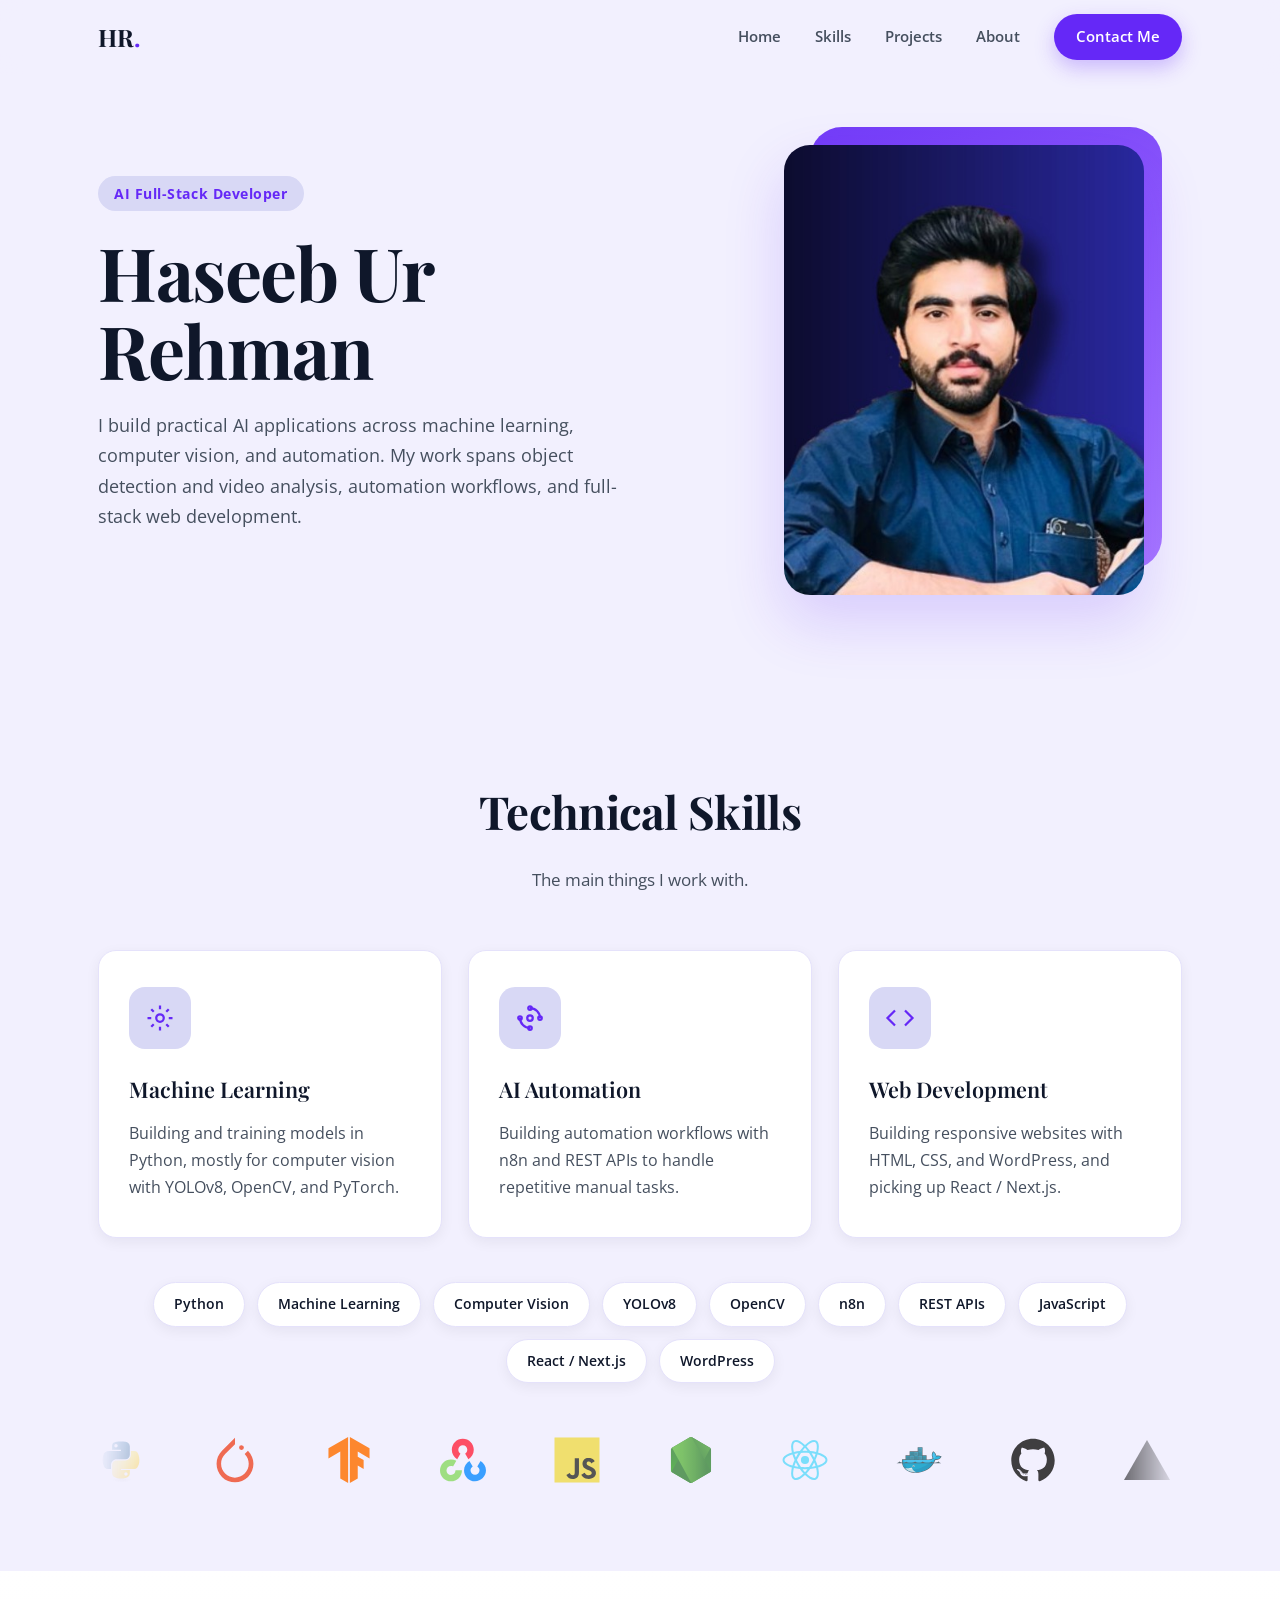
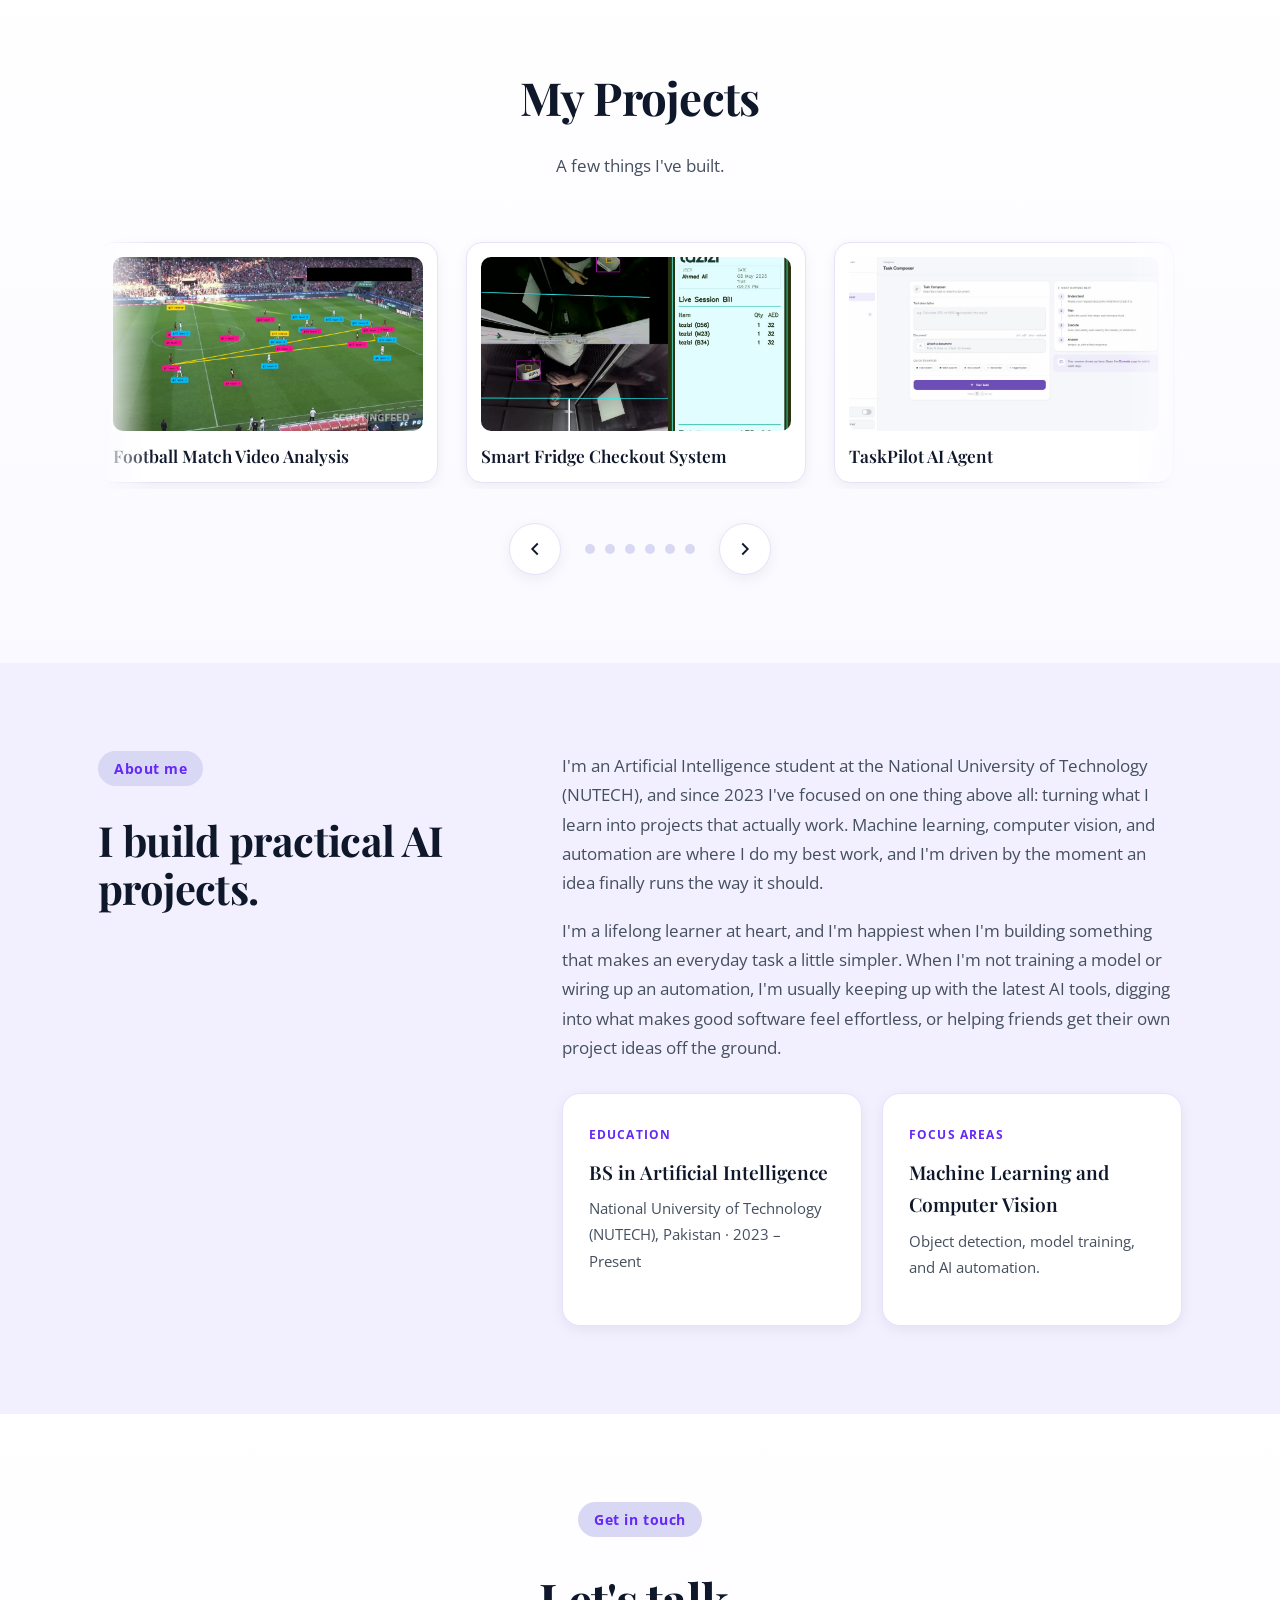
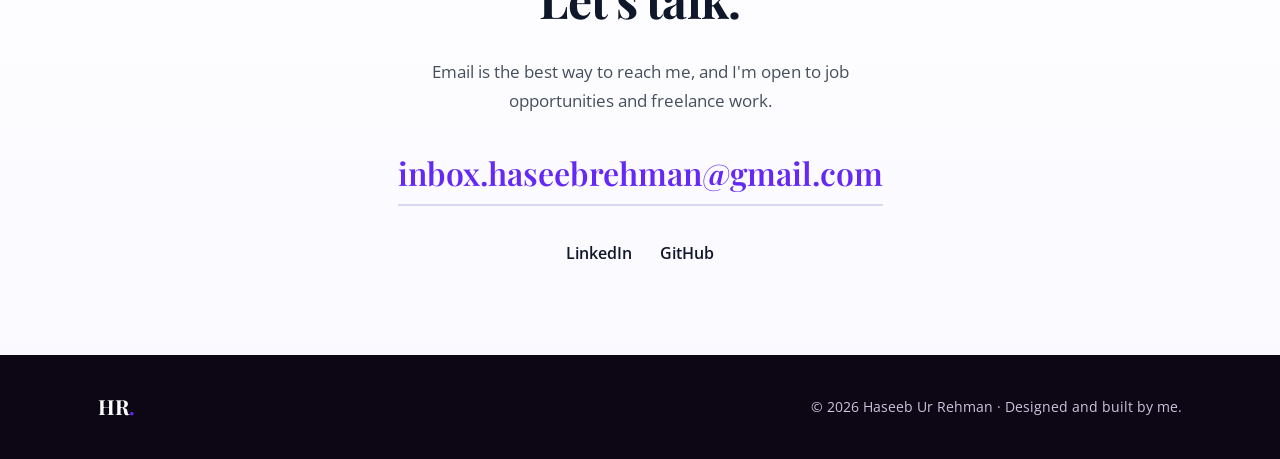
==== commit a637a676: "Home: change hero label to "AI Full-Stack Developer" Co-Authored-By: Claude Opus 4.8 <noreply@anthro" ====
--- a/index.html
+++ b/index.html
@@ -39,7 +39,7 @@
         <section class="hero">
             <div class="wrap hero-inner">
                 <div class="hero-text">
-                    <p class="eyebrow">AI &amp; Machine Learning Developer</p>
+                    <p class="eyebrow">AI Full-Stack Developer</p>
                     <h1 class="hero-name">Haseeb Ur Rehman</h1>
                     <p class="hero-bio">
                         I build practical AI applications across machine learning, computer vision, and
